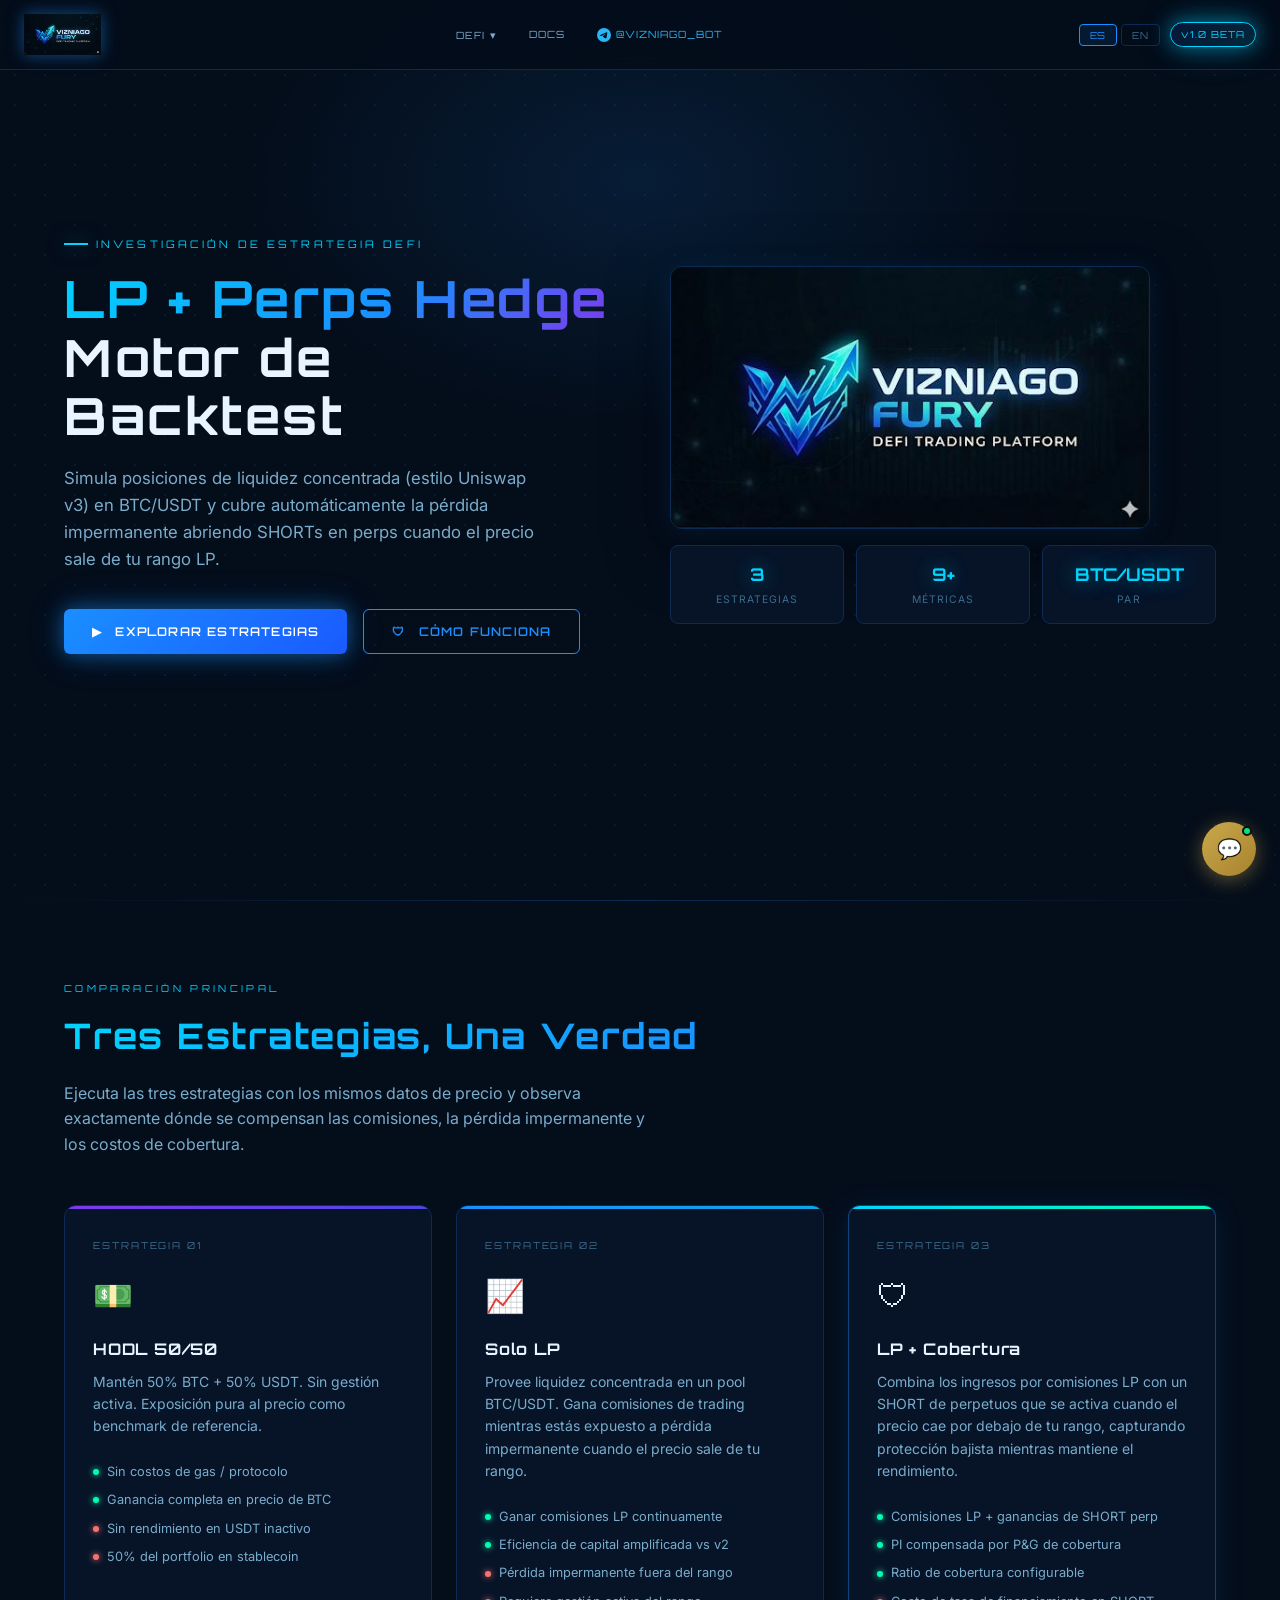
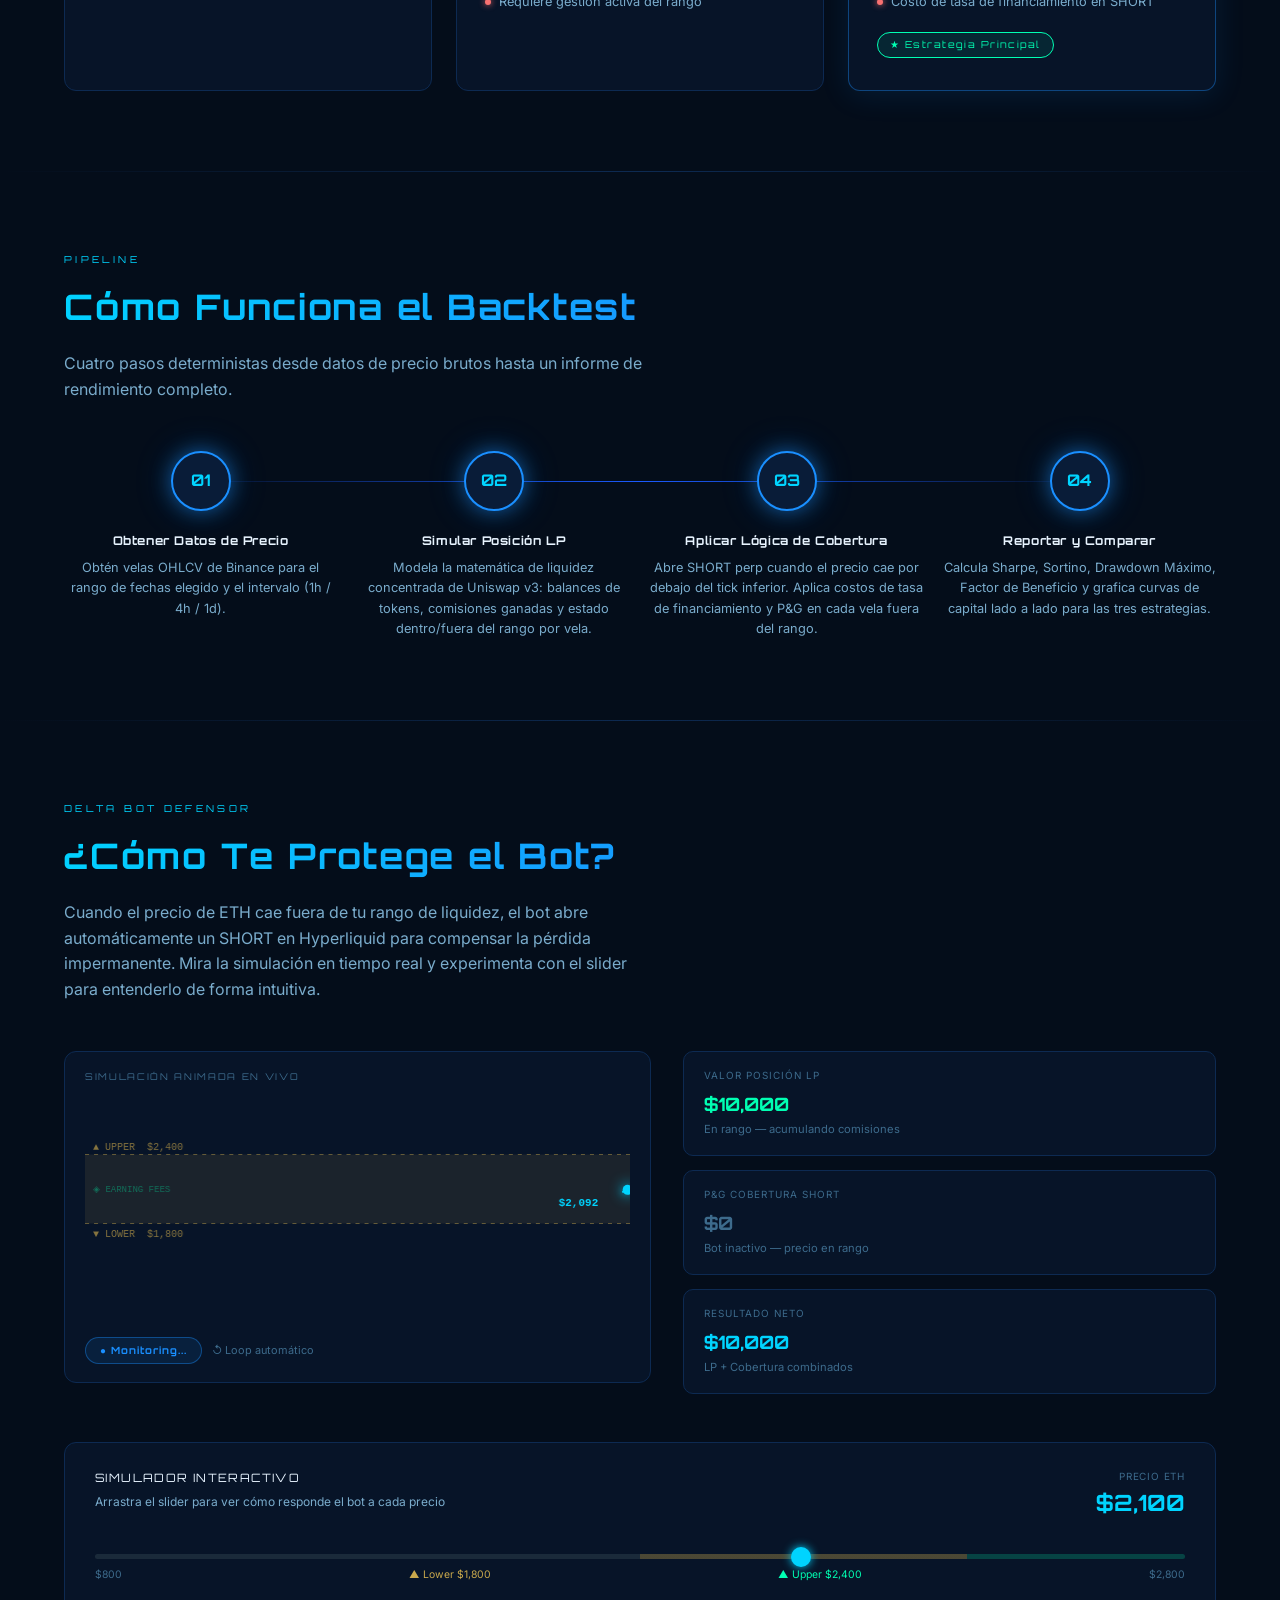
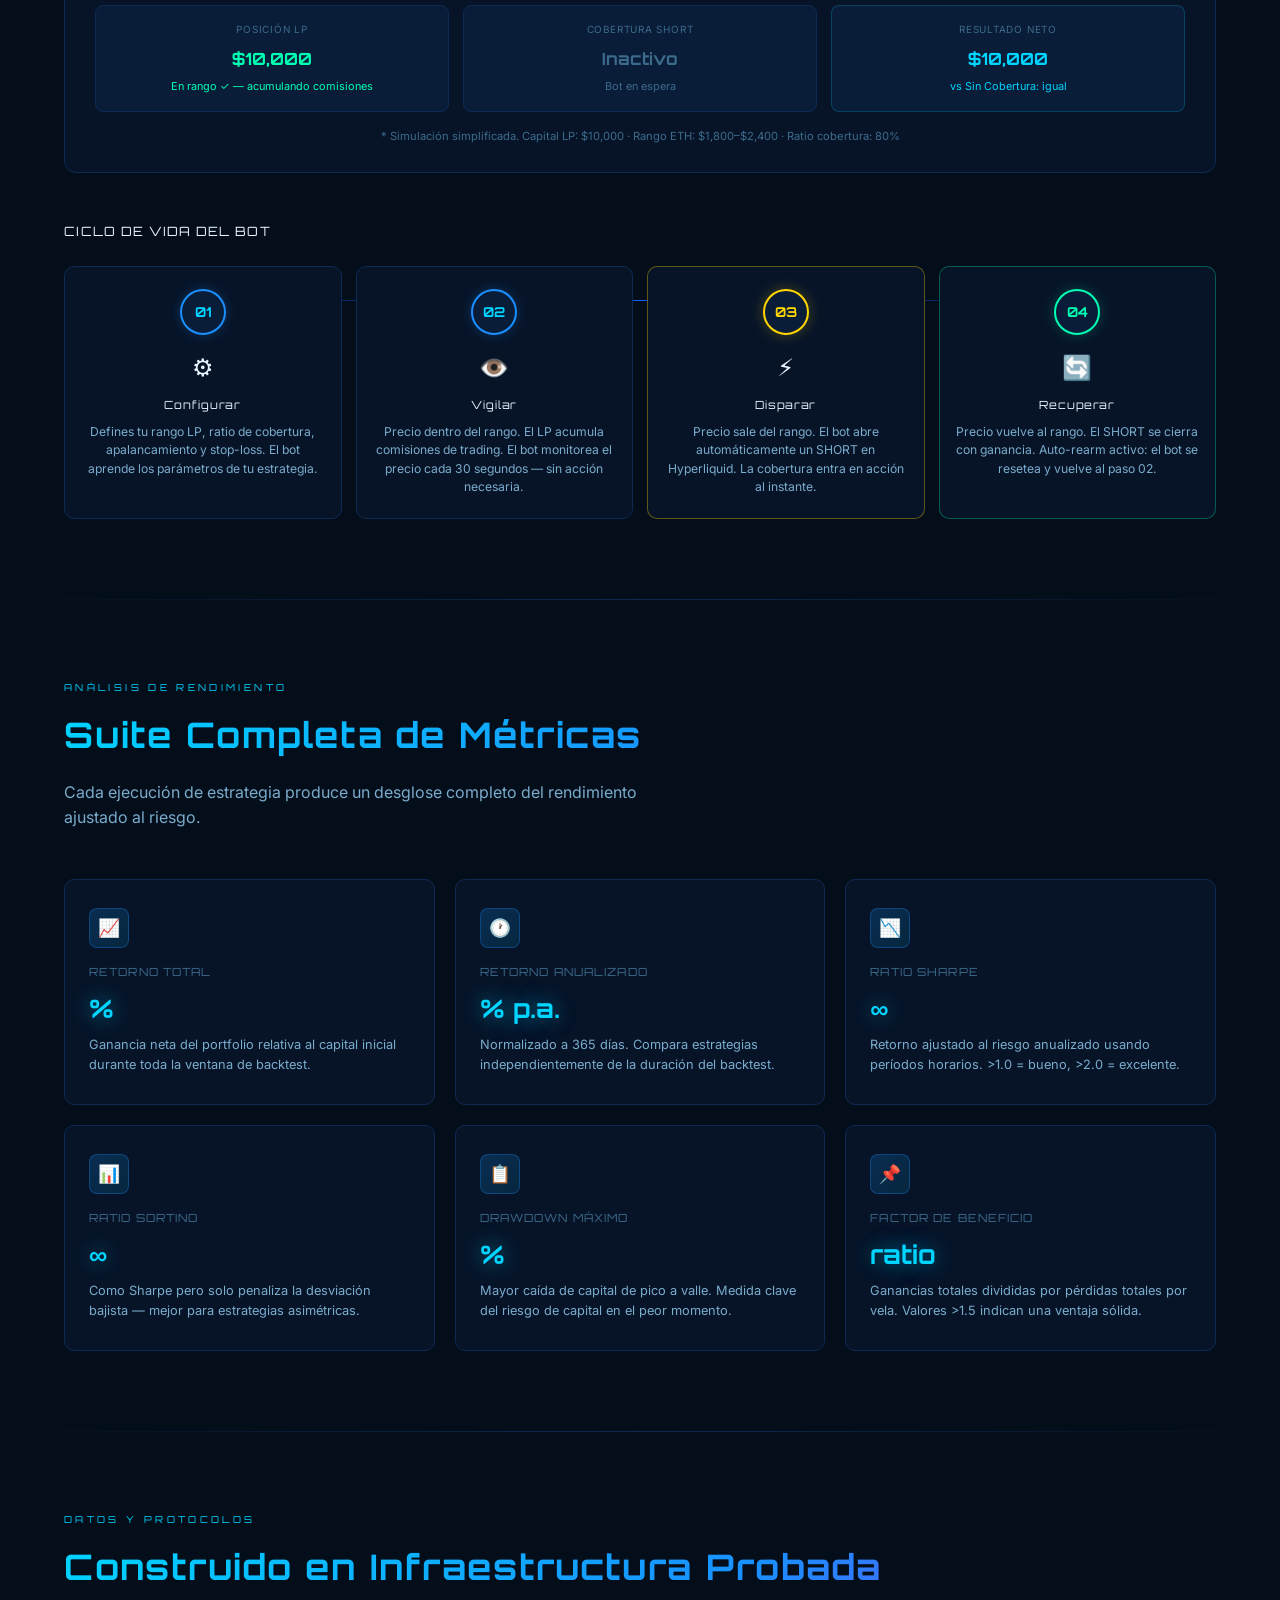
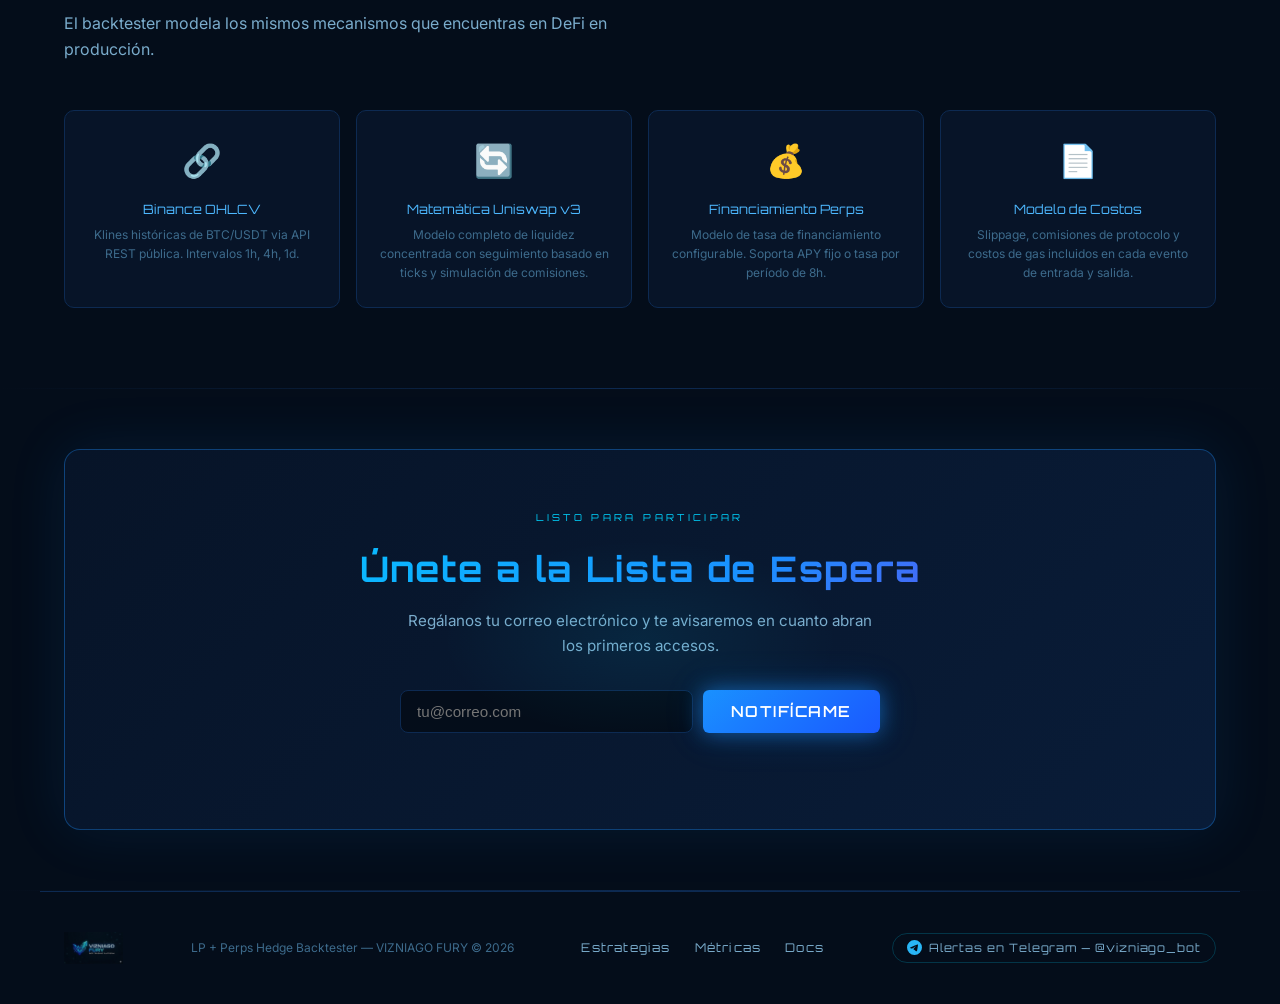
==== lp_hedge_backtest/landing/index.html @ 2d900a4d "Branding: rename Dashboard → LP Defensor across all navbars Updates page title, DeFi dropdown menu, " ====
<!DOCTYPE html>
<html lang="es">
<head>
  <meta charset="UTF-8" />
  <meta name="viewport" content="width=device-width, initial-scale=1.0" />
  <title>VIZNIAGO FURY — LP + Hedge Backtester</title>
  <meta name="description" content="Backtest concentrated liquidity LP positions with perpetuals hedge on BTC/USDT. Compare HODL, LP Only, and LP + Hedge strategies with full performance metrics." />
  <link rel="icon" href="assets/vizniago-logo.jpeg" type="image/jpeg" />
  <link rel="stylesheet" href="global.css" />
</head>
<body>

  <!-- ============================================================
       NAVBAR
  ============================================================ -->
  <nav class="navbar">

    <!-- Brand -->
    <a href="#" class="navbar-brand">
      <img src="assets/vizniago-logo.jpeg" alt="VIZNAGO FURY" class="navbar-logo" />
    </a>

    <!-- Center links -->
    <div class="navbar-links" id="navbar-links">

      <!-- DeFi dropdown -->
      <div class="nav-item nav-dd-wrap">
        <button class="nav-link nav-dd-btn">
          DeFi <span class="nav-caret">▾</span>
        </button>
        <div class="nav-dd-menu">
          <a href="dashboard/index.html" class="nav-dd-item">
            <span class="nav-dd-icon">📊</span>
            <div class="nav-dd-text">
              <span class="nav-dd-label" data-i18n="nav.defi.dashboard">LP Defensor</span>
              <span class="nav-dd-sub" data-i18n="nav.defi.dashboard.sub">Bots LP en vivo</span>
            </div>
          </a>
          <div class="nav-dd-item nav-dd-item--soon">
            <span class="nav-dd-icon">⚡</span>
            <div class="nav-dd-text">
              <span class="nav-dd-label">FURY Perps</span>
              <span class="nav-dd-sub" data-i18n="nav.soon">Próximamente</span>
            </div>
            <span class="nav-soon-tag">Soon</span>
          </div>
          <a href="whale/index.html" class="nav-dd-item">
            <span class="nav-dd-icon">🐋</span>
            <div class="nav-dd-text">
              <span class="nav-dd-label">Whale Tracker</span>
              <span class="nav-dd-sub">Señales en tiempo real</span>
            </div>
          </a>
        </div>
      </div>

      <a href="#bot-explainer" class="nav-link" data-i18n="nav.docs">Docs</a>

      <a href="https://t.me/vizniago_bot" target="_blank" rel="noopener" class="nav-link nav-link--tg">
        <svg class="nav-tg-icon" viewBox="0 0 24 24" fill="currentColor">
          <path d="M11.944 0A12 12 0 0 0 0 12a12 12 0 0 0 12 12 12 12 0 0 0 12-12A12 12 0 0 0 12 0a12 12 0 0 0-.056 0zm4.962 7.224c.1-.002.321.023.465.14a.506.506 0 0 1 .171.325c.016.093.036.306.02.472-.18 1.898-.962 6.502-1.36 8.627-.168.9-.499 1.201-.82 1.23-.696.065-1.225-.46-1.9-.902-1.056-.693-1.653-1.124-2.678-1.8-1.185-.78-.417-1.21.258-1.91.177-.184 3.247-2.977 3.307-3.23.007-.032.014-.15-.056-.212s-.174-.041-.249-.024c-.106.024-1.793 1.14-5.061 3.345-.48.33-.913.49-1.302.48-.428-.008-1.252-.241-1.865-.44-.752-.245-1.349-.374-1.297-.789.027-.216.325-.437.893-.663 3.498-1.524 5.83-2.529 6.998-3.014 3.332-1.386 4.025-1.627 4.476-1.635z"/>
        </svg>
        @vizniago_bot
      </a>

    </div><!-- /navbar-links -->

    <!-- Right: lang + badge + hamburger -->
    <div class="navbar-right">
      <div class="lang-toggle">
        <button class="lang-btn" data-lang-btn="es" onclick="window.setLanguage('es')">ES</button>
        <button class="lang-btn" data-lang-btn="en" onclick="window.setLanguage('en')">EN</button>
      </div>
      <span class="navbar-badge">v1.0 BETA</span>
      <button class="navbar-hamburger" id="navbar-hamburger" aria-label="Menu" onclick="toggleMobileNav()">
        <span></span><span></span><span></span>
      </button>
    </div>

  </nav>


  <!-- ============================================================
       HERO
  ============================================================ -->
  <section class="hero">
    <div class="hero-inner">

      <!-- Left: copy -->
      <div>
        <div class="hero-label" data-i18n="hero.label">Investigación de Estrategia DeFi</div>
        <h1>
          <span class="text-gradient" data-i18n="hero.h1.line1">LP + Perps Hedge</span><br />
          <span data-i18n="hero.h1.line2">Motor de Backtest</span>
        </h1>
        <p class="hero-desc" data-i18n="hero.desc">
          Simula posiciones de liquidez concentrada (estilo Uniswap v3) en BTC/USDT
          y cubre automáticamente la pérdida impermanente abriendo SHORTs en perps cuando el precio
          sale de tu rango LP.
        </p>
        <div class="hero-actions">
          <a href="#strategies" class="btn btn-primary">
            &#9654;&nbsp; <span data-i18n="hero.btn.explore">Explorar Estrategias</span>
          </a>
          <a href="#bot-explainer" class="btn btn-outline">
            &#128737;&nbsp; <span data-i18n="hero.btn.howto">Cómo Funciona</span>
          </a>
        </div>
      </div>

      <!-- Right: visual -->
      <div class="hero-visual">
        <img src="assets/vizniago-logo.jpeg"
             alt="VIZNIAGO FURY Platform"
             class="hero-logo-banner" />

        <div class="hero-stats-row">
          <div class="hero-stat">
            <div class="hero-stat-value">3</div>
            <div class="hero-stat-label" data-i18n="hero.stat.strategies">Estrategias</div>
          </div>
          <div class="hero-stat">
            <div class="hero-stat-value">9+</div>
            <div class="hero-stat-label" data-i18n="hero.stat.metrics">Métricas</div>
          </div>
          <div class="hero-stat">
            <div class="hero-stat-value">BTC/USDT</div>
            <div class="hero-stat-label" data-i18n="hero.stat.pair">Par</div>
          </div>
        </div>
      </div>

    </div>
  </section>

  <hr class="divider" />


  <!-- ============================================================
       STRATEGIES
  ============================================================ -->
  <section id="strategies">
    <div class="container">
      <div class="section-label" data-i18n="strat.label">Comparación Principal</div>
      <h2 class="section-title text-gradient" data-i18n="strat.title">Tres Estrategias, Una Verdad</h2>
      <p class="section-desc text-muted" data-i18n="strat.desc">
        Ejecuta las tres estrategias con los mismos datos de precio y observa exactamente dónde se
        compensan las comisiones, la pérdida impermanente y los costos de cobertura.
      </p>

      <div class="strategy-grid">

        <!-- HODL -->
        <div class="strategy-card strategy-card--hodl">
          <div class="strategy-number" data-i18n="strat.01.num">ESTRATEGIA 01</div>
          <span class="strategy-icon">&#128181;</span>
          <h3 class="strategy-name" data-i18n="strat.01.name">HODL 50/50</h3>
          <p class="strategy-desc" data-i18n="strat.01.desc">
            Mantén 50% BTC + 50% USDT. Sin gestión activa. Exposición pura al precio como benchmark de referencia.
          </p>
          <ul class="strategy-pill-list">
            <li class="strategy-pill pos" data-i18n="strat.01.pro1">Sin costos de gas / protocolo</li>
            <li class="strategy-pill pos" data-i18n="strat.01.pro2">Ganancia completa en precio de BTC</li>
            <li class="strategy-pill neg" data-i18n="strat.01.con1">Sin rendimiento en USDT inactivo</li>
            <li class="strategy-pill neg" data-i18n="strat.01.con2">50% del portfolio en stablecoin</li>
          </ul>
        </div>

        <!-- LP Only -->
        <div class="strategy-card strategy-card--lp">
          <div class="strategy-number" data-i18n="strat.02.num">ESTRATEGIA 02</div>
          <span class="strategy-icon">&#128200;</span>
          <h3 class="strategy-name" data-i18n="strat.02.name">Solo LP</h3>
          <p class="strategy-desc" data-i18n="strat.02.desc">
            Provee liquidez concentrada en un pool BTC/USDT. Gana comisiones de trading mientras
            estás expuesto a pérdida impermanente cuando el precio sale de tu rango.
          </p>
          <ul class="strategy-pill-list">
            <li class="strategy-pill pos" data-i18n="strat.02.pro1">Ganar comisiones LP continuamente</li>
            <li class="strategy-pill pos" data-i18n="strat.02.pro2">Eficiencia de capital amplificada vs v2</li>
            <li class="strategy-pill neg" data-i18n="strat.02.con1">Pérdida impermanente fuera del rango</li>
            <li class="strategy-pill neg" data-i18n="strat.02.con2">Requiere gestión activa del rango</li>
          </ul>
        </div>

        <!-- LP + Hedge -->
        <div class="strategy-card strategy-card--hedge">
          <div class="strategy-number" data-i18n="strat.03.num">ESTRATEGIA 03</div>
          <span class="strategy-icon">&#128737;</span>
          <h3 class="strategy-name" data-i18n="strat.03.name">LP + Cobertura</h3>
          <p class="strategy-desc" data-i18n="strat.03.desc">
            Combina los ingresos por comisiones LP con un SHORT de perpetuos que se activa cuando el
            precio cae por debajo de tu rango, capturando protección bajista mientras mantiene el rendimiento.
          </p>
          <ul class="strategy-pill-list">
            <li class="strategy-pill pos" data-i18n="strat.03.pro1">Comisiones LP + ganancias de SHORT perp</li>
            <li class="strategy-pill pos" data-i18n="strat.03.pro2">PI compensada por P&amp;G de cobertura</li>
            <li class="strategy-pill pos" data-i18n="strat.03.pro3">Ratio de cobertura configurable</li>
            <li class="strategy-pill neg" data-i18n="strat.03.con1">Costo de tasa de financiamiento en SHORT</li>
          </ul>
          <span class="strategy-tag strategy-tag--best" data-i18n="strat.03.tag">&#9733; Estrategia Principal</span>
        </div>

      </div>
    </div>
  </section>

  <hr class="divider" />


  <!-- ============================================================
       HOW IT WORKS
  ============================================================ -->
  <section id="how-it-works">
    <div class="container">
      <div class="section-label" data-i18n="how.label">Pipeline</div>
      <h2 class="section-title text-gradient" data-i18n="how.title">Cómo Funciona el Backtest</h2>
      <p class="section-desc text-muted" data-i18n="how.desc">
        Cuatro pasos deterministas desde datos de precio brutos hasta un informe de rendimiento completo.
      </p>

      <div class="steps-grid">
        <div class="step">
          <div class="step-num">01</div>
          <h4 class="step-title" data-i18n="how.01.title">Obtener Datos de Precio</h4>
          <p class="step-desc" data-i18n="how.01.desc">Obtén velas OHLCV de Binance para el rango de fechas elegido y el intervalo (1h / 4h / 1d).</p>
        </div>
        <div class="step">
          <div class="step-num">02</div>
          <h4 class="step-title" data-i18n="how.02.title">Simular Posición LP</h4>
          <p class="step-desc" data-i18n="how.02.desc">Modela la matemática de liquidez concentrada de Uniswap v3: balances de tokens, comisiones ganadas y estado dentro/fuera del rango por vela.</p>
        </div>
        <div class="step">
          <div class="step-num">03</div>
          <h4 class="step-title" data-i18n="how.03.title">Aplicar Lógica de Cobertura</h4>
          <p class="step-desc" data-i18n="how.03.desc">Abre SHORT perp cuando el precio cae por debajo del tick inferior. Aplica costos de tasa de financiamiento y P&amp;G en cada vela fuera del rango.</p>
        </div>
        <div class="step">
          <div class="step-num">04</div>
          <h4 class="step-title" data-i18n="how.04.title">Reportar y Comparar</h4>
          <p class="step-desc" data-i18n="how.04.desc">Calcula Sharpe, Sortino, Drawdown Máximo, Factor de Beneficio y grafica curvas de capital lado a lado para las tres estrategias.</p>
        </div>
      </div>
    </div>
  </section>

  <hr class="divider" />


  <!-- ============================================================
       DELTA BOT DEFENSOR — INTERACTIVE EXPLAINER
  ============================================================ -->
  <section id="bot-explainer">
    <div class="container">

      <div class="section-label" data-i18n="bot.label">Delta Bot Defensor</div>
      <h2 class="section-title text-gradient" data-i18n="bot.title">¿Cómo Te Protege el Bot?</h2>
      <p class="section-desc text-muted" data-i18n="bot.desc">
        Cuando el precio de ETH cae fuera de tu rango de liquidez, el bot abre automáticamente un SHORT en
        Hyperliquid para compensar la pérdida impermanente. Mira la simulación en tiempo real y experimenta
        con el slider para entenderlo de forma intuitiva.
      </p>

      <!-- ── Part 1: Animated chart + live stats ── -->
      <div class="explainer-split">

        <!-- Canvas chart -->
        <div class="chart-wrap">
          <div style="font-family:'Orbitron',sans-serif;font-size:0.58rem;letter-spacing:0.18em;color:var(--color-text-muted);text-transform:uppercase;margin-bottom:12px;" data-i18n="bot.chart.title">Simulación Animada en Vivo</div>
          <canvas id="bot-chart"></canvas>
          <div class="bot-status-row">
            <span id="bot-status-pill" class="bot-status-pill bot-status-pill--idle">● Monitoring...</span>
            <span style="font-size:0.68rem;color:var(--color-text-muted);" data-i18n="bot.chart.loop">↺ Loop automático</span>
          </div>
        </div>

        <!-- Live stat cards -->
        <div class="explainer-stats">
          <div class="explainer-stat-card" id="ecard-lp">
            <div class="explainer-stat-label" data-i18n="bot.stat.lp">Valor Posición LP</div>
            <div class="explainer-stat-value" id="estat-lp" style="color:var(--color-neon-green);">$10,000</div>
            <div class="explainer-stat-note" id="estat-lp-note" data-i18n="bot.stat.lp.note">En rango — acumulando comisiones</div>
          </div>
          <div class="explainer-stat-card" id="ecard-hedge">
            <div class="explainer-stat-label" data-i18n="bot.stat.hedge">P&amp;G Cobertura SHORT</div>
            <div class="explainer-stat-value" id="estat-hedge" style="color:var(--color-text-muted);">$0</div>
            <div class="explainer-stat-note" id="estat-hedge-note" data-i18n="bot.stat.hedge.note">Bot inactivo — precio en rango</div>
          </div>
          <div class="explainer-stat-card">
            <div class="explainer-stat-label" data-i18n="bot.stat.net">Resultado Neto</div>
            <div class="explainer-stat-value" id="estat-net" style="color:var(--color-neon-cyan);">$10,000</div>
            <div class="explainer-stat-note" data-i18n="bot.stat.net.note">LP + Cobertura combinados</div>
          </div>
        </div>

      </div><!-- /explainer-split -->

      <!-- ── Part 2: Interactive simulator ── -->
      <div class="sim-panel">
        <div class="sim-header">
          <div>
            <div class="sim-title" data-i18n="bot.sim.title">SIMULADOR INTERACTIVO</div>
            <div class="sim-subtitle" data-i18n="bot.sim.sub">Arrastra el slider para ver cómo responde el bot a cada precio</div>
          </div>
          <div class="sim-price-badge">
            <div class="sim-price-label" data-i18n="bot.sim.eth">Precio ETH</div>
            <div class="sim-price-display" id="sim-price-display">$2,100</div>
          </div>
        </div>

        <div class="sim-slider-wrap">
          <input type="range" class="sim-slider" id="sim-slider"
                 min="800" max="2800" value="2100" step="10"
                 oninput="updateSim(+this.value)" />
        </div>
        <div class="sim-range-labels">
          <span>$800</span>
          <span class="lbl-lower">▲ Lower $1,800</span>
          <span class="lbl-upper">▲ Upper $2,400</span>
          <span>$2,800</span>
        </div>

        <div class="sim-meters">
          <div class="sim-meter" id="sim-lp-meter">
            <div class="sim-meter-label" data-i18n="bot.sim.lp">Posición LP</div>
            <div class="sim-meter-value" id="sim-lp-val" style="color:var(--color-neon-green);">$10,000</div>
            <div class="sim-meter-delta" id="sim-lp-delta" style="color:var(--color-neon-green);">En rango ✓</div>
          </div>
          <div class="sim-meter" id="sim-hedge-meter">
            <div class="sim-meter-label" data-i18n="bot.sim.hedge">Cobertura SHORT</div>
            <div class="sim-meter-value" id="sim-hedge-val" style="color:var(--color-text-muted);">Inactivo</div>
            <div class="sim-meter-delta" id="sim-hedge-delta" style="color:var(--color-text-muted);">Bot en espera</div>
          </div>
          <div class="sim-meter" id="sim-net-meter">
            <div class="sim-meter-label" data-i18n="bot.sim.net">Resultado Neto</div>
            <div class="sim-meter-value" id="sim-net-val" style="color:var(--color-neon-cyan);">$10,000</div>
            <div class="sim-meter-delta" id="sim-net-delta" style="color:var(--color-neon-green);">vs Sin Cobertura: igual</div>
          </div>
        </div>
        <div class="sim-footnote" data-i18n="bot.sim.note">
          * Simulación simplificada. Capital LP: $10,000 · Rango ETH: $1,800–$2,400 · Ratio cobertura: 80%
        </div>
      </div><!-- /sim-panel -->

      <!-- ── Part 3: Bot lifecycle ── -->
      <div class="lifecycle-title-row">
        <div class="lifecycle-section-title" data-i18n="bot.lifecycle.title">CICLO DE VIDA DEL BOT</div>
      </div>
      <div class="lifecycle-grid">

        <div class="lifecycle-card">
          <div class="lifecycle-num">01</div>
          <div class="lifecycle-icon">⚙️</div>
          <div class="lifecycle-card-title" data-i18n="bot.lc.01.title">Configurar</div>
          <div class="lifecycle-card-desc" data-i18n="bot.lc.01.desc">Defines tu rango LP, ratio de cobertura, apalancamiento y stop-loss. El bot aprende los parámetros de tu estrategia.</div>
        </div>

        <div class="lifecycle-card">
          <div class="lifecycle-num">02</div>
          <div class="lifecycle-icon">👁️</div>
          <div class="lifecycle-card-title" data-i18n="bot.lc.02.title">Vigilar</div>
          <div class="lifecycle-card-desc" data-i18n="bot.lc.02.desc">Precio dentro del rango. El LP acumula comisiones de trading. El bot monitorea el precio cada 30 segundos — sin acción necesaria.</div>
        </div>

        <div class="lifecycle-card lifecycle-card--trigger">
          <div class="lifecycle-num lifecycle-num--trigger">03</div>
          <div class="lifecycle-icon">⚡</div>
          <div class="lifecycle-card-title" data-i18n="bot.lc.03.title">Disparar</div>
          <div class="lifecycle-card-desc" data-i18n="bot.lc.03.desc">Precio sale del rango. El bot abre automáticamente un SHORT en Hyperliquid. La cobertura entra en acción al instante.</div>
        </div>

        <div class="lifecycle-card lifecycle-card--recover">
          <div class="lifecycle-num lifecycle-num--recover">04</div>
          <div class="lifecycle-icon">🔄</div>
          <div class="lifecycle-card-title" data-i18n="bot.lc.04.title">Recuperar</div>
          <div class="lifecycle-card-desc" data-i18n="bot.lc.04.desc">Precio vuelve al rango. El SHORT se cierra con ganancia. Auto-rearm activo: el bot se resetea y vuelve al paso 02.</div>
        </div>

      </div><!-- /lifecycle-grid -->

    </div><!-- /container -->
  </section>

  <hr class="divider" />


  <!-- ============================================================
       METRICS
  ============================================================ -->
  <section id="metrics">
    <div class="container">
      <div class="section-label" data-i18n="metrics.label">Análisis de Rendimiento</div>
      <h2 class="section-title text-gradient" data-i18n="metrics.title">Suite Completa de Métricas</h2>
      <p class="section-desc text-muted" data-i18n="metrics.desc">
        Cada ejecución de estrategia produce un desglose completo del rendimiento ajustado al riesgo.
      </p>

      <div class="metrics-grid">

        <div class="metric-card">
          <div class="metric-icon">&#128200;</div>
          <div class="metric-name" data-i18n="metrics.01.name">Retorno Total</div>
          <div class="metric-value text-neon">%</div>
          <div class="metric-desc" data-i18n="metrics.01.desc">Ganancia neta del portfolio relativa al capital inicial durante toda la ventana de backtest.</div>
        </div>

        <div class="metric-card">
          <div class="metric-icon">&#128336;</div>
          <div class="metric-name" data-i18n="metrics.02.name">Retorno Anualizado</div>
          <div class="metric-value text-neon">% p.a.</div>
          <div class="metric-desc" data-i18n="metrics.02.desc">Normalizado a 365 días. Compara estrategias independientemente de la duración del backtest.</div>
        </div>

        <div class="metric-card">
          <div class="metric-icon">&#128201;</div>
          <div class="metric-name" data-i18n="metrics.03.name">Ratio Sharpe</div>
          <div class="metric-value text-neon">&#x221E;</div>
          <div class="metric-desc" data-i18n="metrics.03.desc">Retorno ajustado al riesgo anualizado usando períodos horarios. &gt;1.0 = bueno, &gt;2.0 = excelente.</div>
        </div>

        <div class="metric-card">
          <div class="metric-icon">&#128202;</div>
          <div class="metric-name" data-i18n="metrics.04.name">Ratio Sortino</div>
          <div class="metric-value text-neon">&#x221E;</div>
          <div class="metric-desc" data-i18n="metrics.04.desc">Como Sharpe pero solo penaliza la desviación bajista — mejor para estrategias asimétricas.</div>
        </div>

        <div class="metric-card">
          <div class="metric-icon">&#128203;</div>
          <div class="metric-name" data-i18n="metrics.05.name">Drawdown Máximo</div>
          <div class="metric-value text-neon">%</div>
          <div class="metric-desc" data-i18n="metrics.05.desc">Mayor caída de capital de pico a valle. Medida clave del riesgo de capital en el peor momento.</div>
        </div>

        <div class="metric-card">
          <div class="metric-icon">&#128204;</div>
          <div class="metric-name" data-i18n="metrics.06.name">Factor de Beneficio</div>
          <div class="metric-value text-neon">ratio</div>
          <div class="metric-desc" data-i18n="metrics.06.desc">Ganancias totales divididas por pérdidas totales por vela. Valores &gt;1.5 indican una ventaja sólida.</div>
        </div>

      </div>
    </div>
  </section>

  <hr class="divider" />


  <!-- ============================================================
       DATA SOURCES & INTEGRATIONS
  ============================================================ -->
  <section id="integrations">
    <div class="container">
      <div class="section-label" data-i18n="int.label">Datos y Protocolos</div>
      <h2 class="section-title text-gradient" data-i18n="int.title">Construido en Infraestructura Probada</h2>
      <p class="section-desc text-muted" data-i18n="int.desc">
        El backtester modela los mismos mecanismos que encuentras en DeFi en producción.
      </p>

      <div class="source-grid">

        <div class="source-card">
          <div class="source-icon">&#128279;</div>
          <div class="source-name" data-i18n="int.01.name">Binance OHLCV</div>
          <div class="source-desc" data-i18n="int.01.desc">Klines históricas de BTC/USDT via API REST pública. Intervalos 1h, 4h, 1d.</div>
        </div>

        <div class="source-card">
          <div class="source-icon">&#128260;</div>
          <div class="source-name" data-i18n="int.02.name">Matemática Uniswap v3</div>
          <div class="source-desc" data-i18n="int.02.desc">Modelo completo de liquidez concentrada con seguimiento basado en ticks y simulación de comisiones.</div>
        </div>

        <div class="source-card">
          <div class="source-icon">&#128176;</div>
          <div class="source-name" data-i18n="int.03.name">Financiamiento Perps</div>
          <div class="source-desc" data-i18n="int.03.desc">Modelo de tasa de financiamiento configurable. Soporta APY fijo o tasa por período de 8h.</div>
        </div>

        <div class="source-card">
          <div class="source-icon">&#128196;</div>
          <div class="source-name" data-i18n="int.04.name">Modelo de Costos</div>
          <div class="source-desc" data-i18n="int.04.desc">Slippage, comisiones de protocolo y costos de gas incluidos en cada evento de entrada y salida.</div>
        </div>

      </div>
    </div>
  </section>

  <hr class="divider" />


  <!-- ============================================================
       CTA BANNER
  ============================================================ -->
  <section style="padding: 60px 0;">
    <div class="container" style="text-align: center;">
      <div style="
        background: linear-gradient(135deg, #071428 0%, #091c38 100%);
        border: 1px solid rgba(26, 143, 255, 0.35);
        border-radius: 16px;
        padding: 60px 40px;
        position: relative;
        overflow: hidden;
        box-shadow: 0 0 60px rgba(26, 143, 255, 0.1);
      ">
        <!-- glow blob -->
        <div style="
          position: absolute;
          top: 50%; left: 50%;
          transform: translate(-50%, -50%);
          width: 400px; height: 200px;
          background: radial-gradient(ellipse, rgba(0,212,255,0.08) 0%, transparent 70%);
          pointer-events: none;
        "></div>

        <div class="section-label" style="justify-content: center; margin-bottom: 16px;" data-i18n="cta.label">Listo para Participar</div>
        <h2 class="section-title text-gradient" style="margin-bottom: 12px;" data-i18n="cta.title">Únete a la Lista de Espera</h2>
        <p style="color: var(--color-text-secondary); max-width: 480px; margin: 0 auto 32px; font-size: 0.95rem;" data-i18n="cta.desc">
          Regálanos tu correo electrónico y te avisaremos en cuanto abran los primeros accesos.
        </p>

        <form id="waitlist-form" style="display: flex; gap: 10px; justify-content: center; flex-wrap: wrap; max-width: 480px; margin: 0 auto;" onsubmit="submitWaitlist(event)">
          <input
            id="waitlist-email"
            type="email"
            required
            placeholder="tu@correo.com"
            data-i18n-placeholder="cta.email.placeholder"
            style="
              flex: 1 1 260px;
              background: #040d1a;
              border: 1px solid var(--color-border);
              border-radius: 8px;
              padding: 12px 16px;
              color: var(--color-text-primary);
              font-size: 0.95rem;
              outline: none;
              transition: border-color 0.2s;
            "
            onfocus="this.style.borderColor='var(--color-neon-cyan)'"
            onblur="this.style.borderColor='var(--color-border)'"
          />
          <button type="submit" class="btn btn-primary" style="flex: 0 0 auto; padding: 12px 28px; font-size: 0.95rem;" data-i18n="cta.btn">
            Notifícame
          </button>
        </form>
        <p id="waitlist-msg" style="margin-top: 16px; font-size: 0.85rem; min-height: 20px;"></p>
      </div>
    </div>
  </section>


  <!-- ============================================================
       FOOTER
  ============================================================ -->
  <hr class="divider" />
  <footer>
    <div class="footer">
      <img src="assets/vizniago-logo.jpeg"
           alt="VIZNIAGO FURY"
           class="footer-logo" />
      <span class="footer-text" data-i18n="footer.text">LP + Perps Hedge Backtester — VIZNIAGO FURY © 2026</span>
      <div class="footer-links">
        <a href="#strategies" class="footer-link" data-i18n="footer.strategies">Estrategias</a>
        <a href="#metrics"    class="footer-link" data-i18n="footer.metrics">Métricas</a>
        <a href="#bot-explainer" class="footer-link" data-i18n="footer.docs">Docs</a>
      </div>
      <a href="https://t.me/vizniago_bot" target="_blank" rel="noopener" class="footer-tg-cta">
        <svg class="footer-tg-icon" viewBox="0 0 24 24" fill="currentColor">
          <path d="M11.944 0A12 12 0 0 0 0 12a12 12 0 0 0 12 12 12 12 0 0 0 12-12A12 12 0 0 0 12 0a12 12 0 0 0-.056 0zm4.962 7.224c.1-.002.321.023.465.14a.506.506 0 0 1 .171.325c.016.093.036.306.02.472-.18 1.898-.962 6.502-1.36 8.627-.168.9-.499 1.201-.82 1.23-.696.065-1.225-.46-1.9-.902-1.056-.693-1.653-1.124-2.678-1.8-1.185-.78-.417-1.21.258-1.91.177-.184 3.247-2.977 3.307-3.23.007-.032.014-.15-.056-.212s-.174-.041-.249-.024c-.106.024-1.793 1.14-5.061 3.345-.48.33-.913.49-1.302.48-.428-.008-1.252-.241-1.865-.44-.752-.245-1.349-.374-1.297-.789.027-.216.325-.437.893-.663 3.498-1.524 5.83-2.529 6.998-3.014 3.332-1.386 4.025-1.627 4.476-1.635z"/>
        </svg>
        <span data-i18n="footer.telegram">Alertas en Telegram — @vizniago_bot</span>
      </a>
    </div>
  </footer>

  <script src="i18n.js"></script>
  <script>
  function toggleMobileNav() {
    const links = document.getElementById('navbar-links');
    const btn   = document.getElementById('navbar-hamburger');
    links.classList.toggle('open');
    btn.classList.toggle('open');
  }
  // Close mobile nav when a link is clicked
  document.addEventListener('click', function (e) {
    const links = document.getElementById('navbar-links');
    const btn   = document.getElementById('navbar-hamburger');
    const nav   = document.querySelector('.navbar');
    if (!nav.contains(e.target)) {
      links.classList.remove('open');
      btn.classList.remove('open');
    }
  });
  </script>

  <!-- ── Delta Bot Defensor: animated chart + sim ──────────────────── -->
  <script>
  /* ────────────────────────────────────────────────────────────────────
     ANIMATED CHART
     Phases: idle (in-range) → trigger (drops) → active (below) → close
  ──────────────────────────────────────────────────────────────────── */
  (function () {
    const canvas = document.getElementById('bot-chart');
    if (!canvas) return;
    const ctx = canvas.getContext('2d');

    const P_LOWER   = 1800, P_UPPER = 2400;
    const P_MIN     = 900,  P_MAX   = 2900;
    const CAPITAL   = 10000;
    const HEDGE_R   = 0.8;
    const HIST_MAX  = 130;

    // Each phase: duration (ms), target price, status class, label
    const PHASES = [
      { ms: 3200, price: 2100, cls: 'idle',    lbl: '● Monitoring...' },
      { ms: 1400, price: 1550, cls: 'trigger', lbl: '⚡ Hedge Triggered' },
      { ms: 3800, price: 1280, cls: 'active',  lbl: '🛡 Hedge Active' },
      { ms: 2200, price: 2060, cls: 'close',   lbl: '✓ Short Closed' },
    ];

    let phaseIdx       = 0;
    let phaseStart     = 0;
    let phaseStartP    = PHASES[0].price;
    let firstFrame     = true;
    let priceHistory   = [];
    let W = 0, H = 0;

    function ease(t) { return t < 0.5 ? 2*t*t : -1+(4-2*t)*t; }

    function getPrice(now) {
      if (firstFrame) { phaseStart = now; firstFrame = false; }
      let elapsed = now - phaseStart;
      if (elapsed >= PHASES[phaseIdx].ms) {
        phaseStartP = PHASES[phaseIdx].price;
        phaseIdx    = (phaseIdx + 1) % PHASES.length;
        phaseStart  = now;
        elapsed     = 0;
      }
      const t    = elapsed / PHASES[phaseIdx].ms;
      const base = phaseStartP + (PHASES[phaseIdx].price - phaseStartP) * ease(Math.min(t, 1));
      // Add subtle oscillation in idle / active phases
      const osc = (phaseIdx === 0 ? 35 : phaseIdx === 2 ? 18 : 0);
      return base + osc * Math.sin(now * 0.0018);
    }

    function toY(p) { return H - ((p - P_MIN) / (P_MAX - P_MIN)) * H; }

    function resize() {
      const dpr  = window.devicePixelRatio || 1;
      const rect = canvas.getBoundingClientRect();
      W = rect.width; H = rect.height;
      canvas.width  = W * dpr;
      canvas.height = H * dpr;
      ctx.setTransform(dpr, 0, 0, dpr, 0, 0);
      priceHistory = [];
    }

    function draw(now) {
      ctx.clearRect(0, 0, W, H);

      // background
      ctx.fillStyle = '#071428';
      ctx.fillRect(0, 0, W, H);

      const yU = toY(P_UPPER), yL = toY(P_LOWER);

      // LP range band
      ctx.fillStyle = 'rgba(201,168,76,0.1)';
      ctx.fillRect(0, yU, W, yL - yU);

      // Range boundary lines
      ctx.setLineDash([4, 5]);
      ctx.strokeStyle = 'rgba(201,168,76,0.45)';
      ctx.lineWidth = 1;
      ctx.beginPath(); ctx.moveTo(0, yU); ctx.lineTo(W, yU); ctx.stroke();
      ctx.beginPath(); ctx.moveTo(0, yL); ctx.lineTo(W, yL); ctx.stroke();
      ctx.setLineDash([]);

      // Range labels
      ctx.font = '10px monospace';
      ctx.fillStyle = 'rgba(201,168,76,0.65)';
      ctx.fillText('▲ UPPER  $2,400', 8, yU - 5);
      ctx.fillText('▼ LOWER  $1,800', 8, yL + 13);

      // "Earning Fees" label inside range
      ctx.font = '9px monospace';
      ctx.fillStyle = 'rgba(0,255,179,0.35)';
      ctx.fillText('◈ EARNING FEES', 8, (yU + yL) / 2 + 3);

      // Current price + history
      const price = getPrice(now);
      priceHistory.push(price);
      if (priceHistory.length > HIST_MAX) priceHistory.shift();

      const below = price < P_LOWER;
      const lineColor = below ? '#ffd600' : '#00d4ff';

      if (priceHistory.length > 1) {
        const step   = W / (HIST_MAX - 1);
        const startX = W - (priceHistory.length - 1) * step;

        ctx.shadowColor = lineColor;
        ctx.shadowBlur  = 6;
        ctx.strokeStyle = lineColor;
        ctx.lineWidth   = 2;
        ctx.beginPath();
        priceHistory.forEach((p, i) => {
          const x = startX + i * step;
          i === 0 ? ctx.moveTo(x, toY(p)) : ctx.lineTo(x, toY(p));
        });
        ctx.stroke();
        ctx.shadowBlur = 0;

        // Price dot
        const dotY = toY(price);
        ctx.beginPath();
        ctx.arc(W - 3, dotY, 5, 0, Math.PI * 2);
        ctx.fillStyle   = lineColor;
        ctx.shadowColor = lineColor;
        ctx.shadowBlur  = 14;
        ctx.fill();
        ctx.shadowBlur = 0;

        // Price label
        const labelY = dotY + (below ? -10 : 16);
        ctx.font      = 'bold 11px monospace';
        ctx.fillStyle = lineColor;
        ctx.fillText('$' + Math.round(price).toLocaleString(), W - 72, labelY);

        // Below-range: hedge activation label
        if (below) {
          ctx.font      = '9px monospace';
          ctx.fillStyle = 'rgba(255,214,0,0.55)';
          ctx.fillText('⚡ SHORT ACTIVE', 8, yL + 30);
        }
      }

      // Update status pill
      const phase = PHASES[phaseIdx];
      const pill  = document.getElementById('bot-status-pill');
      if (pill && pill.textContent !== phase.lbl) {
        pill.textContent = phase.lbl;
        pill.className   = 'bot-status-pill bot-status-pill--' + phase.cls;
      }

      // Update live stat cards
      const lpVal   = price >= P_LOWER ? CAPITAL : CAPITAL * (price / P_LOWER);
      const lpLoss  = CAPITAL - lpVal;
      const hedgeOn = price < P_LOWER;
      const hedgeG  = hedgeOn ? lpLoss * HEDGE_R : 0;
      const netVal  = lpVal + hedgeG;
      const fmt     = v => '$' + Math.round(v).toLocaleString();

      const el = id => document.getElementById(id);
      if (el('estat-lp')) {
        el('estat-lp').textContent      = fmt(lpVal);
        el('estat-lp').style.color      = hedgeOn ? '#ffd600' : 'var(--color-neon-green)';
        el('estat-lp-note').textContent = hedgeOn
          ? `Fuera de rango — pérdida: -$${Math.round(lpLoss).toLocaleString()}`
          : 'En rango — acumulando comisiones';
      }
      if (el('estat-hedge')) {
        el('estat-hedge').textContent      = hedgeOn ? '+' + fmt(hedgeG) : '$0';
        el('estat-hedge').style.color      = hedgeOn ? 'var(--color-neon-green)' : 'var(--color-text-muted)';
        el('estat-hedge-note').textContent = hedgeOn ? 'SHORT activo — compensando pérdida' : 'Bot inactivo — precio en rango';
      }
      if (el('estat-net')) {
        el('estat-net').textContent = fmt(netVal);
        el('estat-net').style.color = netVal >= CAPITAL * 0.96 ? 'var(--color-neon-cyan)' : 'var(--color-neon-green)';
      }

      requestAnimationFrame(draw);
    }

    resize();
    window.addEventListener('resize', resize);
    requestAnimationFrame(draw);
  })();

  /* ────────────────────────────────────────────────────────────────────
     INTERACTIVE SIMULATOR
  ──────────────────────────────────────────────────────────────────── */
  function updateSim(price) {
    const P_LOWER = 1800, P_UPPER = 2400;
    const MIN = 800, MAX = 2800;
    const CAPITAL = 10000, HEDGE_R = 0.8;
    const el  = id => document.getElementById(id);
    const fmt = v  => '$' + Math.round(v).toLocaleString();
    const pct = v  => (v >= 0 ? '+' : '') + v.toFixed(1) + '%';

    // Update price display
    const below  = price < P_LOWER;
    const above  = price > P_UPPER;
    const inRng  = !below && !above;
    const priceEl = el('sim-price-display');
    if (priceEl) {
      priceEl.textContent = fmt(price);
      priceEl.style.color = below ? '#ffd600' : above ? 'var(--color-neon-green)' : 'var(--color-neon-cyan)';
    }

    // Slider track: dark | gold range band | green above
    const slider  = el('sim-slider');
    const valPct  = ((price - MIN) / (MAX - MIN)) * 100;
    const loPct   = ((P_LOWER - MIN) / (MAX - MIN)) * 100;   // 50%
    const hiPct   = ((P_UPPER - MIN) / (MAX - MIN)) * 100;   // 80%
    const thumbC  = below ? '#ffd600' : above ? '#00ffb3' : '#00d4ff';
    if (slider) {
      slider.style.background =
        `linear-gradient(to right,` +
        `#1a2a3a 0%, #1a2a3a ${loPct}%,` +
        `rgba(201,168,76,0.35) ${loPct}%, rgba(201,168,76,0.35) ${hiPct}%,` +
        `rgba(0,255,179,0.2) ${hiPct}%, rgba(0,255,179,0.2) 100%)`;
      // Also update thumb glow via CSS variable trick (re-apply inline style on pseudo won't work,
      // but the color change on the display above is sufficient visual feedback)
    }

    // LP value calculation (Uniswap v3 simplified)
    let lpVal, lpNote, lpColor;
    if (inRng) {
      lpVal   = CAPITAL;
      lpNote  = 'En rango ✓ — acumulando comisiones';
      lpColor = 'var(--color-neon-green)';
    } else if (below) {
      // Below range: all in ETH, value tracks price proportionally
      lpVal   = CAPITAL * (price / P_LOWER);
      lpNote  = `Pérdida Impermanente: ${pct(((lpVal / CAPITAL) - 1) * 100)}`;
      lpColor = '#ffd600';
    } else {
      // Above range: all in USDC, capped upside
      lpVal   = CAPITAL * (P_UPPER / price);
      lpNote  = `Sobre rango — todo en USDC`;
      lpColor = 'var(--color-neon-green)';
    }

    // Hedge (only active below range)
    let hedgeVal, hedgeNote, hedgeColor;
    if (below) {
      const lpLoss = CAPITAL - lpVal;
      hedgeVal  = lpLoss * HEDGE_R;
      hedgeNote = `Compensando ${(HEDGE_R * 100).toFixed(0)}% de la pérdida`;
      hedgeColor = 'var(--color-neon-green)';
    } else {
      hedgeVal  = 0;
      hedgeNote = above ? 'Bot inactivo — sobre rango' : 'Bot en espera';
      hedgeColor = 'var(--color-text-muted)';
    }

    const netVal  = lpVal + hedgeVal;
    const saving  = hedgeVal;
    let netNote, netColor;
    if (below) {
      const savPct = ((saving / CAPITAL) * 100).toFixed(1);
      netNote  = `vs Sin Cobertura: protegido +$${Math.round(saving).toLocaleString()}`;
      netColor = netVal >= CAPITAL * 0.92 ? 'var(--color-neon-cyan)' : 'var(--color-neon-green)';
    } else {
      netNote  = 'vs Sin Cobertura: igual';
      netColor = 'var(--color-neon-cyan)';
    }

    // Render meters
    if (el('sim-lp-val')) {
      el('sim-lp-val').textContent   = fmt(lpVal);
      el('sim-lp-val').style.color   = lpColor;
      el('sim-lp-delta').textContent = lpNote;
      el('sim-lp-delta').style.color = lpColor;
      el('sim-lp-meter').style.borderColor = below ? 'rgba(255,214,0,0.35)' : above ? 'rgba(0,255,179,0.3)' : 'var(--color-border)';
    }
    if (el('sim-hedge-val')) {
      el('sim-hedge-val').textContent   = hedgeVal > 0 ? '+' + fmt(hedgeVal) : 'Inactivo';
      el('sim-hedge-val').style.color   = hedgeColor;
      el('sim-hedge-delta').textContent = hedgeNote;
      el('sim-hedge-delta').style.color = hedgeColor;
      el('sim-hedge-meter').style.borderColor = hedgeVal > 0 ? 'rgba(0,255,179,0.35)' : 'var(--color-border)';
    }
    if (el('sim-net-val')) {
      el('sim-net-val').textContent   = fmt(netVal);
      el('sim-net-val').style.color   = netColor;
      el('sim-net-delta').textContent = netNote;
      el('sim-net-delta').style.color = netColor;
      el('sim-net-meter').style.borderColor = 'rgba(0,212,255,0.2)';
    }
  }

  // Initialize slider on load
  updateSim(2100);
  </script>

  <script>
    function submitWaitlist(e) {
      e.preventDefault();
      const email = document.getElementById('waitlist-email').value.trim();
      const msg   = document.getElementById('waitlist-msg');
      if (!email) return;
      // Store locally for now (Step 8 will wire to backend)
      const list = JSON.parse(localStorage.getItem('vf_waitlist') || '[]');
      if (!list.includes(email)) list.push(email);
      localStorage.setItem('vf_waitlist', JSON.stringify(list));
      msg.style.color = 'var(--color-neon-green)';
      msg.textContent = '✓ ¡Listo! Te avisaremos en cuanto abramos acceso.';
      document.getElementById('waitlist-email').value = '';
    }
  </script>

  <script src="chat-widget.js"></script>
</body>
</html>
---- lp_hedge_backtest/landing/global.css ----
/* ============================================================
   VIZNIAGO FURY — Global CSS
   LP + Perps Hedge Backtester Landing Page
   ============================================================ */

/* ---------- Fonts ---------- */
@import url('https://fonts.googleapis.com/css2?family=Orbitron:wght@400;600;700;900&family=Inter:wght@300;400;500;600&display=swap');

/* ---------- CSS Variables ---------- */
:root {
  /* Brand colors from VIZNIAGO FURY logo */
  --color-bg-deep:      #040d1a;
  --color-bg-card:      #071428;
  --color-bg-card2:     #091c38;
  --color-border:       #0d2a52;
  --color-border-glow:  #1a5aff;

  --color-neon-blue:    #1a8fff;
  --color-neon-cyan:    #00d4ff;
  --color-neon-bright:  #4db8ff;
  --color-neon-green:   #00ffb3;
  --color-accent:       #2563eb;

  --color-text-primary: #e8f4ff;
  --color-text-secondary: #7aaccc;
  --color-text-muted:   #3d6b8c;

  /* Logo images */
  --logo-main:    url('assets/Gemini_Generated_Image_i12tnji12tnji12t.png');
  --logo-banner:  url('assets/Gemini_Generated_Image_akv9umakv9umakv9.png');
  --logo-maint:   url('assets/Gemini_Generated_Image_ze35e5ze35e5ze35.png');

  /* Glow effects */
  --glow-blue:    0 0 20px rgba(26, 143, 255, 0.5), 0 0 40px rgba(26, 143, 255, 0.2);
  --glow-cyan:    0 0 20px rgba(0, 212, 255, 0.5), 0 0 40px rgba(0, 212, 255, 0.2);
  --glow-card:    0 4px 30px rgba(26, 143, 255, 0.12), 0 1px 0 rgba(26, 143, 255, 0.2) inset;

  /* Grid dot pattern (matches logo background) */
  --bg-grid: radial-gradient(circle, #0d2a52 1px, transparent 1px);
}

/* ---------- Reset ---------- */
*, *::before, *::after { box-sizing: border-box; margin: 0; padding: 0; }
html { scroll-behavior: smooth; }
body {
  font-family: 'Inter', system-ui, sans-serif;
  background-color: var(--color-bg-deep);
  color: var(--color-text-primary);
  line-height: 1.6;
  overflow-x: hidden;
}

/* ---------- Scrollbar ---------- */
::-webkit-scrollbar { width: 6px; }
::-webkit-scrollbar-track { background: var(--color-bg-deep); }
::-webkit-scrollbar-thumb { background: var(--color-border-glow); border-radius: 3px; }

/* ---------- Grid background ---------- */
.bg-grid {
  background-image: var(--bg-grid);
  background-size: 30px 30px;
}

/* ---------- Typography ---------- */
h1, h2, h3, h4 {
  font-family: 'Orbitron', sans-serif;
  font-weight: 700;
  letter-spacing: 0.05em;
}
.text-neon {
  color: var(--color-neon-cyan);
  text-shadow: var(--glow-cyan);
}
.text-gradient {
  background: linear-gradient(135deg, var(--color-neon-cyan) 0%, var(--color-neon-blue) 60%, #7c3aed 100%);
  -webkit-background-clip: text;
  -webkit-text-fill-color: transparent;
  background-clip: text;
}
.text-muted { color: var(--color-text-secondary); }

/* ---------- Layout ---------- */
.container {
  max-width: 1200px;
  margin: 0 auto;
  padding: 0 24px;
}
section { padding: 80px 0; }

/* ---------- Navbar ---------- */
.navbar {
  position: fixed;
  top: 0; left: 0; right: 0;
  z-index: 100;
  background: rgba(4, 13, 26, 0.90);
  backdrop-filter: blur(14px);
  border-bottom: 1px solid var(--color-border);
  padding: 0 24px;
  height: 70px;
  display: flex;
  align-items: center;
  justify-content: space-between;
  gap: 16px;
}

/* Brand */
.navbar-brand {
  display: flex;
  align-items: center;
  text-decoration: none;
  flex-shrink: 0;
}
.navbar-logo {
  height: 42px;
  width: auto;
  object-fit: contain;
  filter: drop-shadow(0 0 8px rgba(26, 143, 255, 0.5));
}

/* Center nav links */
.navbar-links {
  display: flex;
  align-items: center;
  gap: 4px;
  flex: 1;
  justify-content: center;
}
.nav-item { position: relative; }
.nav-link {
  display: flex;
  align-items: center;
  gap: 5px;
  padding: 6px 14px;
  font-family: 'Orbitron', sans-serif;
  font-size: 0.62rem;
  letter-spacing: 0.1em;
  text-transform: uppercase;
  color: var(--color-text-secondary);
  text-decoration: none;
  background: none;
  border: none;
  cursor: pointer;
  border-radius: 8px;
  transition: color 0.2s, background 0.2s;
  white-space: nowrap;
}
.nav-link:hover { color: var(--color-neon-cyan); background: rgba(0,212,255,0.06); }
.nav-link--tg { color: #29b6f6; }
.nav-link--tg:hover { color: #81d4fa; background: rgba(41,182,246,0.08); }
.nav-tg-icon { width: 14px; height: 14px; flex-shrink: 0; }

/* DeFi dropdown */
.nav-dd-wrap { position: relative; }
.nav-dd-btn  { font-family: 'Orbitron', sans-serif; }
.nav-caret   { font-size: 0.7rem; transition: transform 0.2s; display: inline-block; }
.nav-dd-wrap:hover .nav-caret { transform: rotate(180deg); }

.nav-dd-menu {
  position: absolute;
  top: calc(100% + 10px);
  left: 50%;
  transform: translateX(-50%) translateY(-6px);
  background: rgba(4, 13, 26, 0.97);
  border: 1px solid var(--color-border);
  border-radius: 14px;
  padding: 8px;
  min-width: 230px;
  opacity: 0;
  visibility: hidden;
  transition: opacity 0.18s, transform 0.18s, visibility 0.18s;
  backdrop-filter: blur(20px);
  box-shadow: 0 12px 40px rgba(0,0,0,0.5), 0 0 0 1px rgba(0,212,255,0.08);
  z-index: 200;
}
.nav-dd-wrap:hover .nav-dd-menu {
  opacity: 1;
  visibility: visible;
  transform: translateX(-50%) translateY(0);
}
.nav-dd-item {
  display: flex;
  align-items: center;
  gap: 11px;
  padding: 10px 12px;
  border-radius: 9px;
  text-decoration: none;
  color: var(--color-text-primary);
  transition: background 0.15s;
  cursor: pointer;
}
.nav-dd-item:hover:not(.nav-dd-item--soon) { background: rgba(0,212,255,0.07); }
.nav-dd-item--soon   { opacity: 0.4; cursor: default; }
.nav-dd-item--active { color: var(--color-accent); font-weight: 600; }
.nav-dd-icon { font-size: 1.1rem; flex-shrink: 0; }
.nav-dd-text { display: flex; flex-direction: column; gap: 2px; flex: 1; }
.nav-dd-label { font-size: 0.78rem; font-weight: 600; color: var(--color-text-primary); }
.nav-dd-sub   { font-size: 0.65rem; color: var(--color-text-muted); }
.nav-soon-tag {
  font-size: 0.55rem;
  font-family: 'Orbitron', sans-serif;
  letter-spacing: 0.08em;
  color: var(--color-text-muted);
  border: 1px solid rgba(255,255,255,0.1);
  border-radius: 10px;
  padding: 2px 7px;
  white-space: nowrap;
}

/* Right side */
.navbar-right {
  display: flex;
  align-items: center;
  gap: 10px;
  flex-shrink: 0;
}
.navbar-badge {
  background: linear-gradient(135deg, #1a5aff22, #00d4ff22);
  border: 1px solid var(--color-neon-cyan);
  color: var(--color-neon-cyan);
  font-size: 0.6rem;
  font-family: 'Orbitron', sans-serif;
  letter-spacing: 0.1em;
  padding: 4px 10px;
  border-radius: 20px;
  box-shadow: var(--glow-cyan);
  white-space: nowrap;
}

/* Hamburger (mobile) */
.navbar-hamburger {
  display: none;
  flex-direction: column;
  justify-content: center;
  gap: 5px;
  background: none;
  border: none;
  cursor: pointer;
  padding: 4px;
  width: 32px;
  height: 32px;
}
.navbar-hamburger span {
  display: block;
  width: 22px;
  height: 2px;
  background: var(--color-text-secondary);
  border-radius: 2px;
  transition: transform 0.25s, opacity 0.25s;
}
.navbar-hamburger.open span:nth-child(1) { transform: rotate(45deg) translate(5px, 5px); }
.navbar-hamburger.open span:nth-child(2) { opacity: 0; }
.navbar-hamburger.open span:nth-child(3) { transform: rotate(-45deg) translate(5px, -5px); }

/* Mobile layout */
@media (max-width: 768px) {
  .navbar-hamburger { display: flex; }
  .navbar-badge     { display: none; }
  .navbar-links {
    display: none;
    position: absolute;
    top: 70px;
    left: 0; right: 0;
    background: rgba(4, 13, 26, 0.98);
    border-bottom: 1px solid var(--color-border);
    flex-direction: column;
    align-items: stretch;
    padding: 12px 16px 20px;
    gap: 4px;
    z-index: 99;
  }
  .navbar-links.open { display: flex; }
  .nav-link { justify-content: flex-start; font-size: 0.7rem; padding: 10px 12px; }
  .nav-dd-wrap { width: 100%; }
  .nav-dd-menu {
    position: static;
    transform: none;
    opacity: 1;
    visibility: visible;
    box-shadow: none;
    border: none;
    border-left: 2px solid rgba(0,212,255,0.2);
    border-radius: 0;
    padding: 4px 0 4px 8px;
    background: transparent;
    margin-left: 8px;
  }
  .nav-dd-wrap:hover .nav-dd-menu { transform: none; }
}

/* Keep old class for dashboard navbar (not changed) */
.navbar-title {
  font-family: 'Orbitron', sans-serif;
  font-size: 0.65rem;
  color: var(--color-text-secondary);
  letter-spacing: 0.15em;
  text-transform: uppercase;
}

/* ---------- Hero ---------- */
.hero {
  min-height: 100vh;
  display: flex;
  align-items: center;
  position: relative;
  overflow: hidden;
  padding-top: 70px;
}
.hero::before {
  content: '';
  position: absolute;
  inset: 0;
  background-image: var(--bg-grid);
  background-size: 30px 30px;
  opacity: 0.4;
}
.hero::after {
  content: '';
  position: absolute;
  top: 20%;
  left: 50%;
  transform: translate(-50%, -50%);
  width: 800px;
  height: 500px;
  background: radial-gradient(ellipse, rgba(26, 143, 255, 0.12) 0%, transparent 70%);
  pointer-events: none;
}
.hero-inner {
  position: relative;
  z-index: 2;
  display: grid;
  grid-template-columns: 1fr 1fr;
  gap: 60px;
  align-items: center;
  width: 100%;
  max-width: 1200px;
  margin: 0 auto;
  padding: 0 24px;
}
.hero-label {
  font-family: 'Orbitron', sans-serif;
  font-size: 0.65rem;
  letter-spacing: 0.3em;
  text-transform: uppercase;
  color: var(--color-neon-cyan);
  margin-bottom: 16px;
  display: flex;
  align-items: center;
  gap: 8px;
}
.hero-label::before {
  content: '';
  display: inline-block;
  width: 24px;
  height: 2px;
  background: var(--color-neon-cyan);
  box-shadow: var(--glow-cyan);
}
.hero h1 {
  font-size: clamp(2rem, 4vw, 3.2rem);
  line-height: 1.15;
  margin-bottom: 20px;
}
.hero-desc {
  color: var(--color-text-secondary);
  font-size: 1.05rem;
  margin-bottom: 36px;
  max-width: 480px;
}
.hero-actions { display: flex; gap: 16px; flex-wrap: wrap; }

/* ---------- Buttons ---------- */
.btn {
  display: inline-flex;
  align-items: center;
  gap: 8px;
  padding: 12px 28px;
  border-radius: 6px;
  font-family: 'Orbitron', sans-serif;
  font-size: 0.75rem;
  font-weight: 600;
  letter-spacing: 0.1em;
  text-transform: uppercase;
  text-decoration: none;
  cursor: pointer;
  transition: all 0.25s;
  border: none;
}
.btn-primary {
  background: linear-gradient(135deg, var(--color-neon-blue), #1a5aff);
  color: #fff;
  box-shadow: var(--glow-blue);
}
.btn-primary:hover {
  background: linear-gradient(135deg, var(--color-neon-cyan), var(--color-neon-blue));
  box-shadow: var(--glow-cyan);
  transform: translateY(-2px);
}
.btn-outline {
  background: transparent;
  border: 1px solid var(--color-neon-blue);
  color: var(--color-neon-blue);
}
.btn-outline:hover {
  background: rgba(26, 143, 255, 0.1);
  border-color: var(--color-neon-cyan);
  color: var(--color-neon-cyan);
  transform: translateY(-2px);
}

/* ---------- Hero visual panel ---------- */
.hero-visual {
  position: relative;
}
.hero-logo-banner {
  width: 100%;
  max-width: 480px;
  border-radius: 12px;
  border: 1px solid var(--color-border);
  box-shadow: var(--glow-card), 0 20px 60px rgba(0,0,0,0.5);
  display: block;
}
.hero-stats-row {
  display: grid;
  grid-template-columns: repeat(3, 1fr);
  gap: 12px;
  margin-top: 16px;
}
.hero-stat {
  background: var(--color-bg-card);
  border: 1px solid var(--color-border);
  border-radius: 8px;
  padding: 14px;
  text-align: center;
}
.hero-stat-value {
  font-family: 'Orbitron', sans-serif;
  font-size: 1.1rem;
  font-weight: 700;
  color: var(--color-neon-cyan);
  text-shadow: var(--glow-cyan);
}
.hero-stat-label {
  font-size: 0.65rem;
  color: var(--color-text-muted);
  letter-spacing: 0.1em;
  text-transform: uppercase;
  margin-top: 4px;
}

/* ---------- Section headings ---------- */
.section-label {
  font-family: 'Orbitron', sans-serif;
  font-size: 0.6rem;
  letter-spacing: 0.35em;
  text-transform: uppercase;
  color: var(--color-neon-cyan);
  margin-bottom: 12px;
}
.section-title {
  font-size: clamp(1.5rem, 3vw, 2.2rem);
  margin-bottom: 16px;
}
.section-desc {
  color: var(--color-text-secondary);
  max-width: 600px;
  margin-bottom: 48px;
}

/* ---------- Strategy Cards ---------- */
.strategy-grid {
  display: grid;
  grid-template-columns: repeat(3, 1fr);
  gap: 24px;
}
.strategy-card {
  background: var(--color-bg-card);
  border: 1px solid var(--color-border);
  border-radius: 12px;
  padding: 32px 28px;
  position: relative;
  overflow: hidden;
  transition: border-color 0.3s, box-shadow 0.3s, transform 0.3s;
}
.strategy-card::before {
  content: '';
  position: absolute;
  top: 0; left: 0; right: 0;
  height: 3px;
  border-radius: 12px 12px 0 0;
}
.strategy-card--hodl::before  { background: linear-gradient(90deg, #7c3aed, #4f46e5); }
.strategy-card--lp::before    { background: linear-gradient(90deg, var(--color-neon-blue), #0ea5e9); }
.strategy-card--hedge::before { background: linear-gradient(90deg, var(--color-neon-cyan), var(--color-neon-green)); }

.strategy-card:hover {
  border-color: var(--color-neon-blue);
  box-shadow: var(--glow-card);
  transform: translateY(-4px);
}
.strategy-card--hedge {
  border-color: rgba(26, 143, 255, 0.4);
  box-shadow: var(--glow-card);
}
.strategy-number {
  font-family: 'Orbitron', sans-serif;
  font-size: 0.6rem;
  color: var(--color-text-muted);
  letter-spacing: 0.2em;
  margin-bottom: 16px;
}
.strategy-icon {
  font-size: 2rem;
  margin-bottom: 16px;
  display: block;
}
.strategy-name {
  font-size: 1rem;
  margin-bottom: 8px;
  font-family: 'Orbitron', sans-serif;
}
.strategy-desc {
  color: var(--color-text-secondary);
  font-size: 0.875rem;
  margin-bottom: 24px;
}
.strategy-pill-list { display: flex; flex-direction: column; gap: 8px; }
.strategy-pill {
  display: flex;
  align-items: center;
  gap: 8px;
  font-size: 0.8rem;
  color: var(--color-text-secondary);
}
.strategy-pill::before {
  content: '';
  width: 6px; height: 6px;
  border-radius: 50%;
  background: var(--color-neon-cyan);
  box-shadow: 0 0 6px var(--color-neon-cyan);
  flex-shrink: 0;
}
.strategy-pill.neg::before { background: #f87171; box-shadow: 0 0 6px #f87171; }
.strategy-pill.pos::before { background: var(--color-neon-green); box-shadow: 0 0 6px var(--color-neon-green); }
.strategy-tag {
  display: inline-block;
  margin-top: 20px;
  font-family: 'Orbitron', sans-serif;
  font-size: 0.6rem;
  letter-spacing: 0.15em;
  padding: 4px 12px;
  border-radius: 20px;
  border: 1px solid;
}
.strategy-tag--best {
  border-color: var(--color-neon-green);
  color: var(--color-neon-green);
  background: rgba(0, 255, 179, 0.08);
}

/* ---------- Metrics Section ---------- */
.metrics-grid {
  display: grid;
  grid-template-columns: repeat(3, 1fr);
  gap: 20px;
}
.metric-card {
  background: var(--color-bg-card);
  border: 1px solid var(--color-border);
  border-radius: 10px;
  padding: 28px 24px;
  transition: border-color 0.3s, transform 0.3s;
}
.metric-card:hover {
  border-color: var(--color-neon-blue);
  transform: translateY(-3px);
}
.metric-icon {
  width: 40px; height: 40px;
  border-radius: 8px;
  background: linear-gradient(135deg, rgba(26, 143, 255, 0.2), rgba(0, 212, 255, 0.1));
  border: 1px solid rgba(26, 143, 255, 0.3);
  display: flex;
  align-items: center;
  justify-content: center;
  font-size: 1.1rem;
  margin-bottom: 16px;
}
.metric-name {
  font-family: 'Orbitron', sans-serif;
  font-size: 0.7rem;
  letter-spacing: 0.1em;
  color: var(--color-text-muted);
  text-transform: uppercase;
  margin-bottom: 6px;
}
.metric-value {
  font-family: 'Orbitron', sans-serif;
  font-size: 1.6rem;
  font-weight: 700;
  margin-bottom: 6px;
}
.metric-desc {
  font-size: 0.8rem;
  color: var(--color-text-secondary);
}

/* ---------- Steps / How it works ---------- */
.steps-grid {
  display: grid;
  grid-template-columns: repeat(4, 1fr);
  gap: 20px;
  position: relative;
}
.steps-grid::before {
  content: '';
  position: absolute;
  top: 30px; left: 10%;
  width: 80%;
  height: 1px;
  background: linear-gradient(90deg, transparent, var(--color-border-glow), transparent);
  z-index: 0;
}
.step {
  position: relative;
  z-index: 1;
  text-align: center;
}
.step-num {
  width: 60px; height: 60px;
  border-radius: 50%;
  background: var(--color-bg-card2);
  border: 2px solid var(--color-neon-blue);
  box-shadow: var(--glow-blue);
  display: flex;
  align-items: center;
  justify-content: center;
  font-family: 'Orbitron', sans-serif;
  font-weight: 700;
  font-size: 1rem;
  color: var(--color-neon-cyan);
  margin: 0 auto 20px;
}
.step-title {
  font-family: 'Orbitron', sans-serif;
  font-size: 0.75rem;
  margin-bottom: 8px;
  letter-spacing: 0.05em;
}
.step-desc {
  font-size: 0.8rem;
  color: var(--color-text-secondary);
}

/* ---------- Data Sources ---------- */
.source-grid {
  display: grid;
  grid-template-columns: repeat(4, 1fr);
  gap: 16px;
}
.source-card {
  background: var(--color-bg-card);
  border: 1px solid var(--color-border);
  border-radius: 10px;
  padding: 24px 20px;
  text-align: center;
  transition: border-color 0.3s, transform 0.3s;
}
.source-card:hover {
  border-color: var(--color-neon-blue);
  transform: translateY(-3px);
}
.source-icon { font-size: 2rem; margin-bottom: 12px; }
.source-name {
  font-family: 'Orbitron', sans-serif;
  font-size: 0.8rem;
  margin-bottom: 6px;
  color: var(--color-neon-bright);
}
.source-desc { font-size: 0.75rem; color: var(--color-text-muted); }

/* ---------- Footer ---------- */
.footer {
  border-top: 1px solid var(--color-border);
  padding: 40px 24px;
  display: flex;
  align-items: center;
  justify-content: space-between;
  flex-wrap: wrap;
  gap: 20px;
  max-width: 1200px;
  margin: 0 auto;
}
.footer-logo { height: 32px; filter: opacity(0.7); }
.footer-text { font-size: 0.75rem; color: var(--color-text-muted); }
.footer-links { display: flex; gap: 24px; }
.footer-link {
  font-size: 0.75rem;
  color: var(--color-text-secondary);
  text-decoration: none;
  font-family: 'Orbitron', sans-serif;
  letter-spacing: 0.1em;
  transition: color 0.2s;
}
.footer-link:hover { color: var(--color-neon-cyan); }
.footer-tg-cta {
  display: flex;
  align-items: center;
  gap: 7px;
  text-decoration: none;
  color: var(--color-text-secondary);
  font-size: 0.72rem;
  font-family: 'Orbitron', sans-serif;
  letter-spacing: 0.08em;
  border: 1px solid rgba(0,212,255,0.2);
  border-radius: 20px;
  padding: 5px 14px;
  transition: color 0.2s, border-color 0.2s, background 0.2s;
}
.footer-tg-cta:hover {
  color: var(--color-neon-cyan);
  border-color: rgba(0,212,255,0.5);
  background: rgba(0,212,255,0.06);
}
.footer-tg-icon {
  width: 15px;
  height: 15px;
  flex-shrink: 0;
  color: #29b6f6;
}

/* ---------- Language Toggle ---------- */
.lang-toggle {
  display: flex;
  align-items: center;
  gap: 4px;
}
.lang-btn {
  background: transparent;
  border: 1px solid var(--color-border);
  color: var(--color-text-muted);
  font-family: 'Orbitron', sans-serif;
  font-size: 0.6rem;
  letter-spacing: 0.1em;
  padding: 4px 10px;
  border-radius: 4px;
  cursor: pointer;
  transition: all 0.2s;
}
.lang-btn:hover {
  border-color: var(--color-neon-cyan);
  color: var(--color-neon-cyan);
}
.lang-btn--active {
  border-color: var(--color-neon-blue);
  color: var(--color-neon-blue);
  background: rgba(26, 143, 255, 0.1);
}

/* ---------- Divider ---------- */
.divider {
  border: none;
  height: 1px;
  background: linear-gradient(90deg, transparent, var(--color-border), transparent);
  margin: 0;
}

/* ---------- Delta Bot Defensor Explainer ---------- */

/* Chart + stats split */
.explainer-split {
  display: grid;
  grid-template-columns: 1.1fr 1fr;
  gap: 32px;
  align-items: start;
  margin-bottom: 48px;
}
.chart-wrap {
  background: var(--color-bg-card);
  border: 1px solid var(--color-border);
  border-radius: 12px;
  padding: 18px 20px;
}
.chart-wrap canvas {
  width: 100%;
  height: 230px;
  display: block;
  border-radius: 6px;
}
.bot-status-row {
  display: flex;
  align-items: center;
  gap: 10px;
  margin-top: 10px;
}
.bot-status-pill {
  display: inline-flex;
  align-items: center;
  gap: 6px;
  padding: 5px 14px;
  border-radius: 20px;
  font-family: 'Orbitron', sans-serif;
  font-size: 0.62rem;
  letter-spacing: 0.1em;
  font-weight: 700;
  transition: all 0.4s ease;
}
.bot-status-pill--idle    { background: rgba(26,143,255,0.1);  border: 1px solid rgba(26,143,255,0.4);  color: var(--color-neon-blue); }
.bot-status-pill--trigger { background: rgba(255,214,0,0.12);  border: 1px solid rgba(255,214,0,0.5);   color: #ffd600; }
.bot-status-pill--active  { background: rgba(0,255,179,0.1);   border: 1px solid rgba(0,255,179,0.4);   color: var(--color-neon-green); }
.bot-status-pill--close   { background: rgba(0,212,255,0.1);   border: 1px solid rgba(0,212,255,0.35);  color: var(--color-neon-cyan); }

/* Live stat cards (right column) */
.explainer-stats { display: flex; flex-direction: column; gap: 14px; }
.explainer-stat-card {
  background: var(--color-bg-card);
  border: 1px solid var(--color-border);
  border-radius: 10px;
  padding: 16px 20px;
  transition: border-color 0.4s;
}
.explainer-stat-label {
  font-size: 0.62rem;
  color: var(--color-text-muted);
  text-transform: uppercase;
  letter-spacing: 0.1em;
  margin-bottom: 5px;
}
.explainer-stat-value {
  font-family: 'Orbitron', sans-serif;
  font-size: 1.15rem;
  font-weight: 700;
  transition: color 0.4s;
}
.explainer-stat-note {
  font-size: 0.7rem;
  color: var(--color-text-muted);
  margin-top: 3px;
  transition: color 0.3s;
}

/* Interactive simulation panel */
.sim-panel {
  background: var(--color-bg-card);
  border: 1px solid var(--color-border);
  border-radius: 12px;
  padding: 26px 30px;
  margin-bottom: 48px;
}
.sim-header {
  display: flex;
  justify-content: space-between;
  align-items: flex-start;
  margin-bottom: 20px;
  flex-wrap: wrap;
  gap: 12px;
}
.sim-title {
  font-family: 'Orbitron', sans-serif;
  font-size: 0.72rem;
  letter-spacing: 0.12em;
  color: var(--color-text-primary);
}
.sim-subtitle {
  font-size: 0.75rem;
  color: var(--color-text-secondary);
  margin-top: 4px;
}
.sim-price-badge {
  text-align: right;
}
.sim-price-label {
  font-size: 0.62rem;
  color: var(--color-text-muted);
  text-transform: uppercase;
  letter-spacing: 0.08em;
}
.sim-price-display {
  font-family: 'Orbitron', sans-serif;
  font-size: 1.4rem;
  font-weight: 700;
  color: var(--color-neon-cyan);
  transition: color 0.3s;
}
.sim-slider-wrap { position: relative; }
.sim-slider {
  width: 100%;
  -webkit-appearance: none;
  appearance: none;
  height: 5px;
  border-radius: 3px;
  outline: none;
  cursor: pointer;
  margin: 8px 0 6px;
  transition: background 0.2s;
}
.sim-slider::-webkit-slider-thumb {
  -webkit-appearance: none;
  appearance: none;
  width: 20px; height: 20px;
  border-radius: 50%;
  background: var(--color-neon-cyan);
  box-shadow: 0 0 10px var(--color-neon-cyan);
  cursor: pointer;
  transition: background 0.3s, box-shadow 0.3s;
}
.sim-slider::-moz-range-thumb {
  width: 20px; height: 20px;
  border-radius: 50%;
  background: var(--color-neon-cyan);
  box-shadow: 0 0 10px var(--color-neon-cyan);
  border: none;
  cursor: pointer;
}
.sim-range-labels {
  display: flex;
  justify-content: space-between;
  font-size: 0.65rem;
  color: var(--color-text-muted);
  margin-bottom: 22px;
}
.sim-range-labels .lbl-lower { color: #c9a84c; }
.sim-range-labels .lbl-upper { color: #00ffb3; }
.sim-meters {
  display: grid;
  grid-template-columns: repeat(3, 1fr);
  gap: 14px;
}
.sim-meter {
  background: var(--color-bg-card2);
  border: 1px solid var(--color-border);
  border-radius: 8px;
  padding: 16px 14px;
  text-align: center;
  transition: border-color 0.3s;
}
.sim-meter-label {
  font-size: 0.62rem;
  color: var(--color-text-muted);
  text-transform: uppercase;
  letter-spacing: 0.08em;
  margin-bottom: 8px;
}
.sim-meter-value {
  font-family: 'Orbitron', sans-serif;
  font-size: 1.05rem;
  font-weight: 700;
  transition: color 0.3s;
}
.sim-meter-delta {
  font-size: 0.68rem;
  margin-top: 5px;
  transition: color 0.3s;
}
.sim-footnote {
  font-size: 0.7rem;
  color: var(--color-text-muted);
  text-align: center;
  margin-top: 16px;
}

/* Bot lifecycle steps */
.lifecycle-title-row {
  display: flex;
  align-items: center;
  gap: 12px;
  margin-bottom: 24px;
}
.lifecycle-section-title {
  font-family: 'Orbitron', sans-serif;
  font-size: 0.8rem;
  letter-spacing: 0.1em;
  color: var(--color-text-primary);
}
.lifecycle-grid {
  display: grid;
  grid-template-columns: repeat(4, 1fr);
  gap: 14px;
  position: relative;
}
.lifecycle-grid::before {
  content: '';
  position: absolute;
  top: 34px; left: 12%; width: 76%;
  height: 1px;
  background: linear-gradient(90deg, transparent, var(--color-border-glow), transparent);
  pointer-events: none;
}
.lifecycle-card {
  background: var(--color-bg-card);
  border: 1px solid var(--color-border);
  border-radius: 10px;
  padding: 22px 16px;
  text-align: center;
  position: relative;
  z-index: 1;
  transition: border-color 0.3s, transform 0.3s;
}
.lifecycle-card:hover { transform: translateY(-3px); }
.lifecycle-card--trigger { border-color: rgba(255,214,0,0.35); }
.lifecycle-card--recover { border-color: rgba(0,255,179,0.3); }
.lifecycle-num {
  width: 46px; height: 46px;
  border-radius: 50%;
  border: 2px solid var(--color-neon-blue);
  background: var(--color-bg-card2);
  display: flex;
  align-items: center;
  justify-content: center;
  font-family: 'Orbitron', sans-serif;
  font-size: 0.85rem;
  font-weight: 700;
  color: var(--color-neon-cyan);
  margin: 0 auto 14px;
  box-shadow: 0 0 12px rgba(26,143,255,0.25);
}
.lifecycle-num--trigger { border-color: #ffd600; color: #ffd600; box-shadow: 0 0 14px rgba(255,214,0,0.25); }
.lifecycle-num--recover { border-color: var(--color-neon-green); color: var(--color-neon-green); box-shadow: 0 0 14px rgba(0,255,179,0.2); }
.lifecycle-icon { font-size: 1.5rem; margin-bottom: 10px; }
.lifecycle-card-title {
  font-family: 'Orbitron', sans-serif;
  font-size: 0.7rem;
  letter-spacing: 0.08em;
  margin-bottom: 8px;
  color: var(--color-text-primary);
}
.lifecycle-card-desc { font-size: 0.76rem; color: var(--color-text-secondary); line-height: 1.5; }

/* ---------- Responsive ---------- */
@media (max-width: 900px) {
  .hero-inner         { grid-template-columns: 1fr; }
  .strategy-grid      { grid-template-columns: 1fr; }
  .metrics-grid       { grid-template-columns: repeat(2, 1fr); }
  .steps-grid         { grid-template-columns: repeat(2, 1fr); }
  .steps-grid::before { display: none; }
  .source-grid        { grid-template-columns: repeat(2, 1fr); }
  .explainer-split    { grid-template-columns: 1fr; }
  .sim-meters         { grid-template-columns: 1fr; }
  .lifecycle-grid     { grid-template-columns: repeat(2, 1fr); }
  .lifecycle-grid::before { display: none; }
}
@media (max-width: 600px) {
  .metrics-grid   { grid-template-columns: 1fr; }
  .hero-stats-row { grid-template-columns: 1fr; }
  .steps-grid     { grid-template-columns: 1fr; }
  .source-grid    { grid-template-columns: 1fr; }
  .lifecycle-grid { grid-template-columns: 1fr; }
  section         { padding: 56px 0; }
}
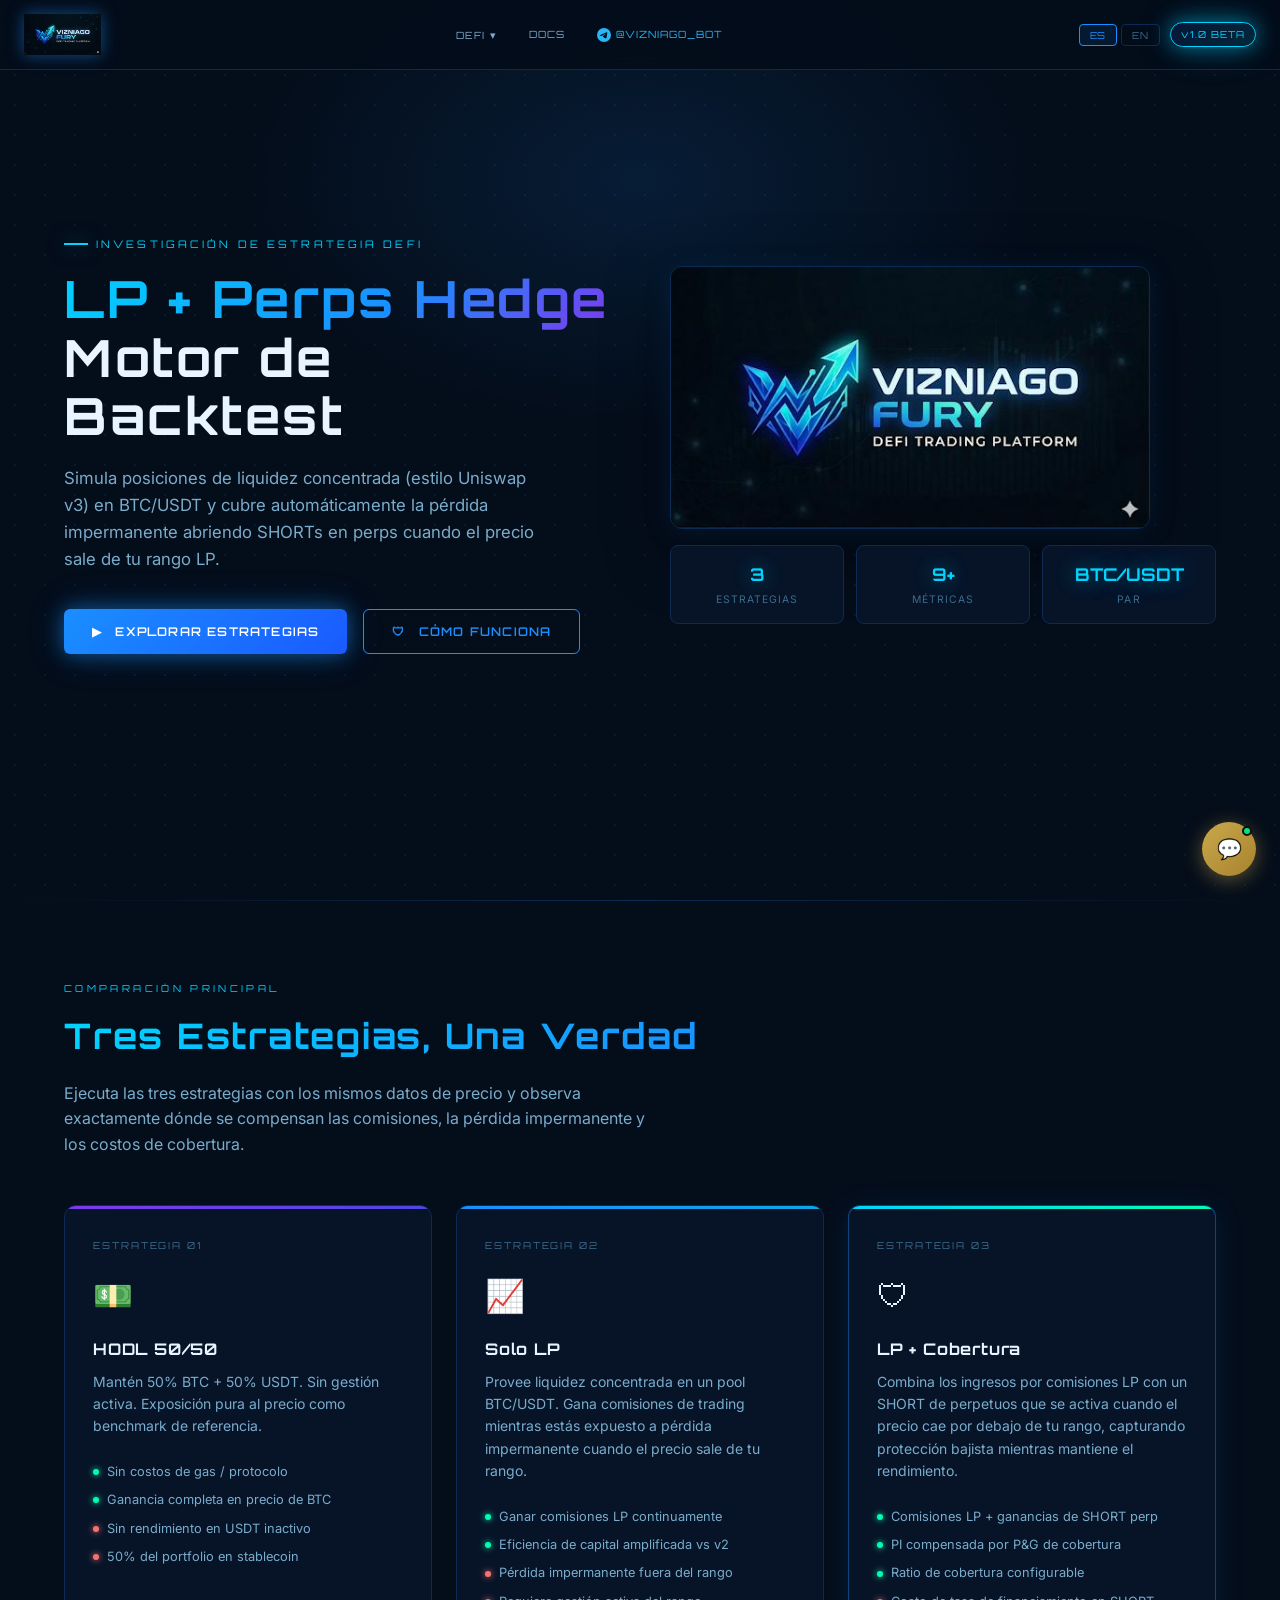
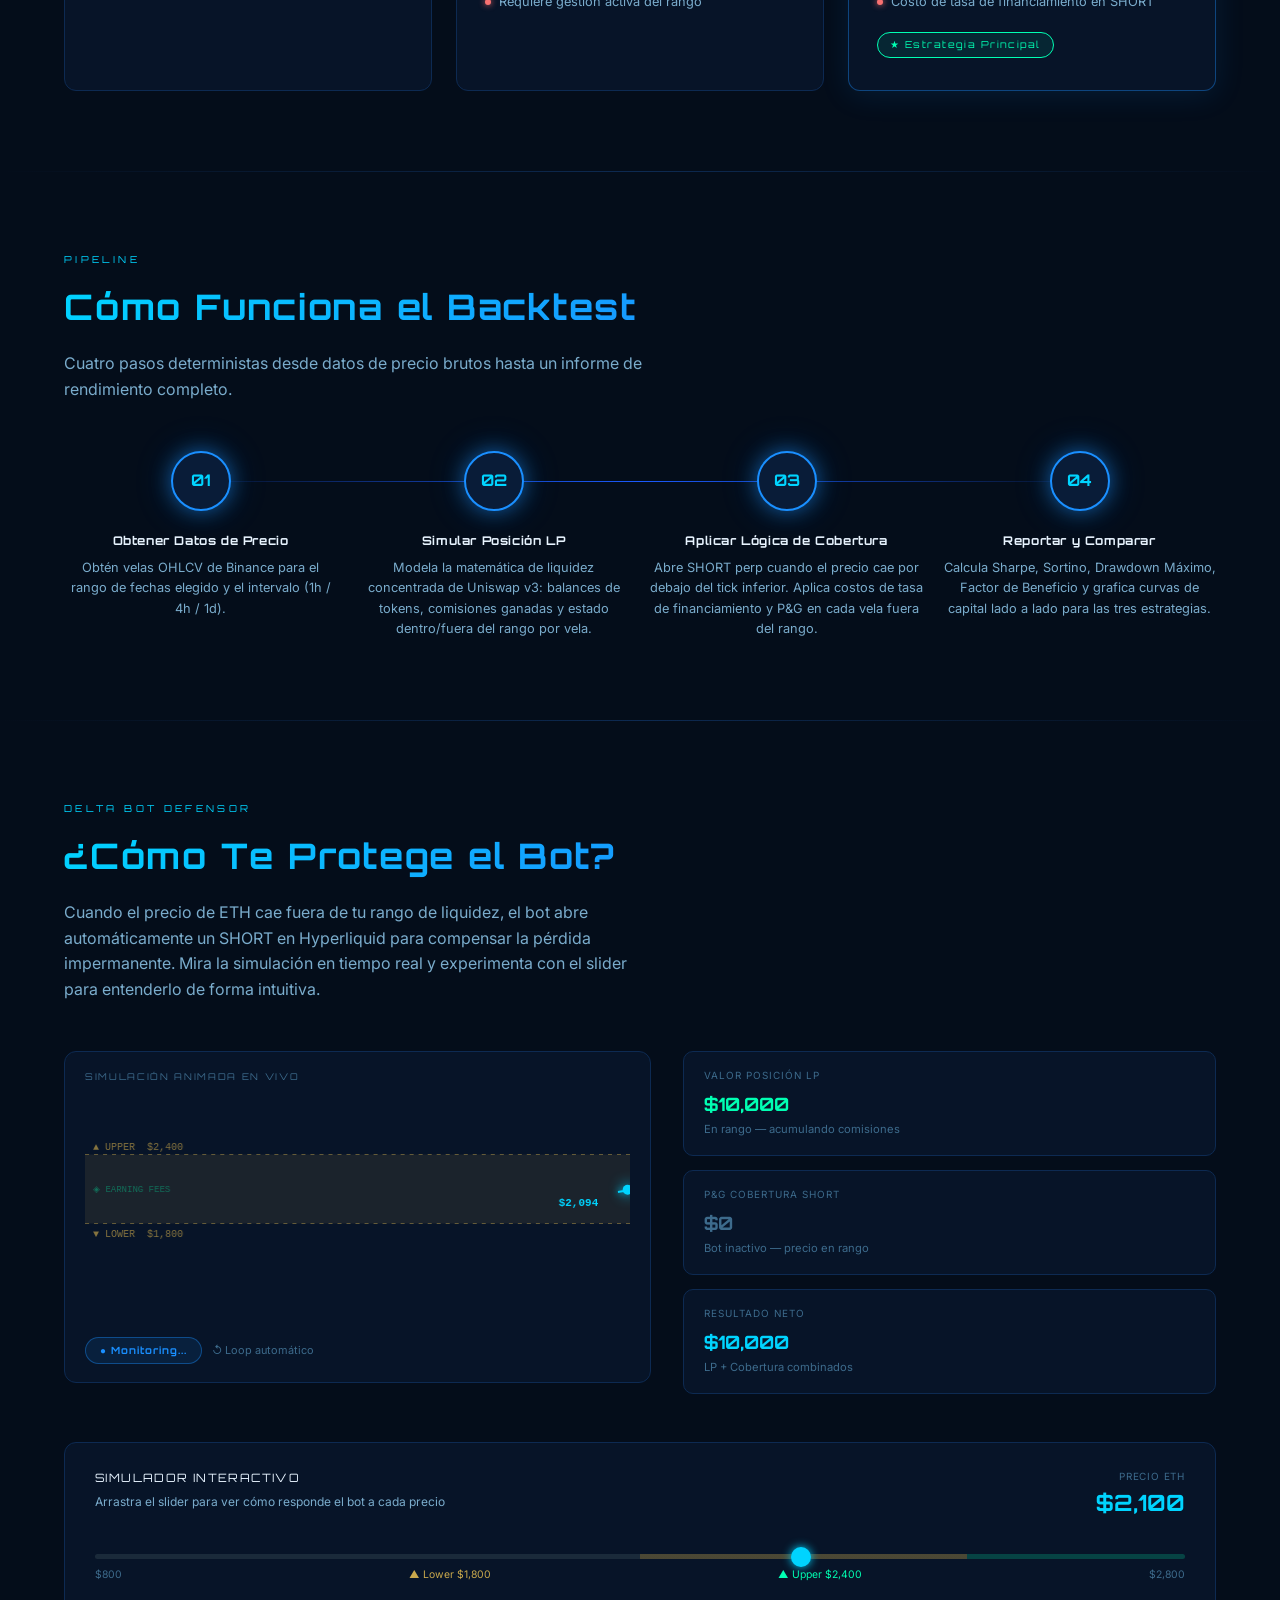
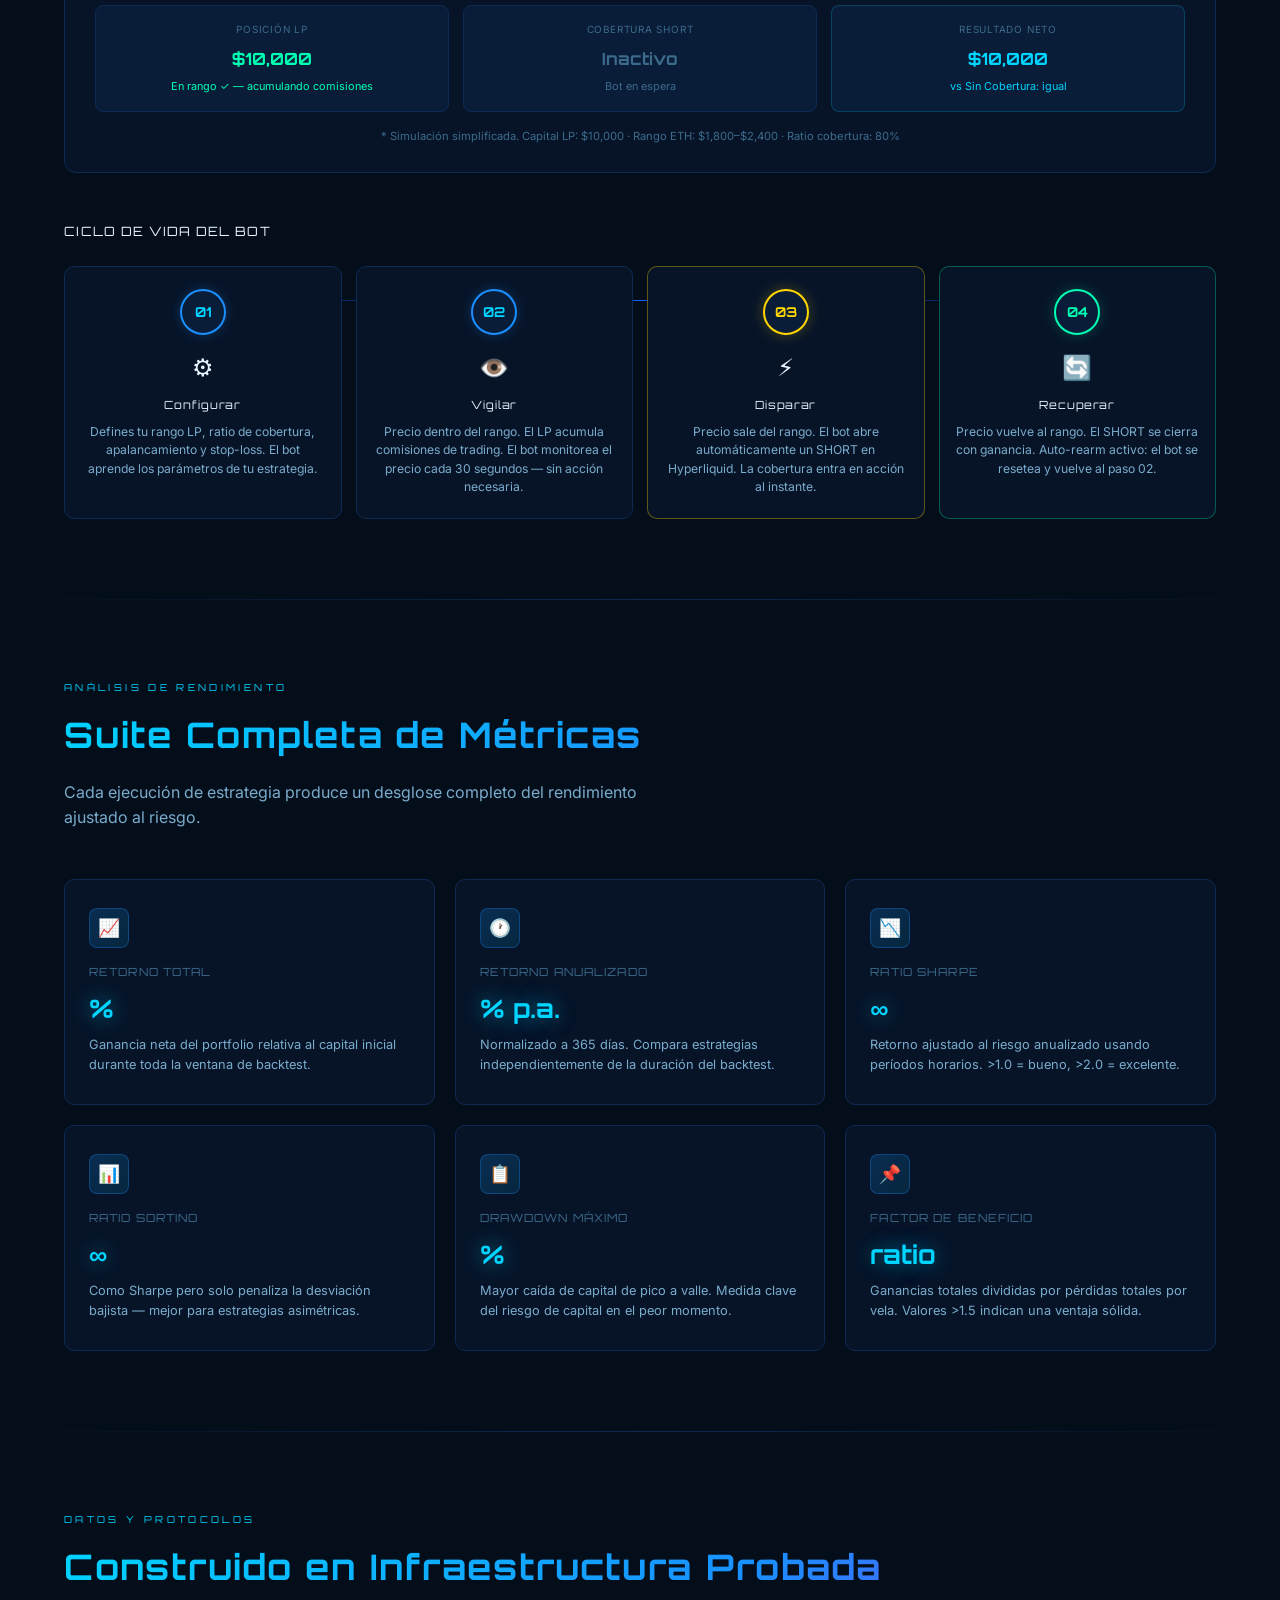
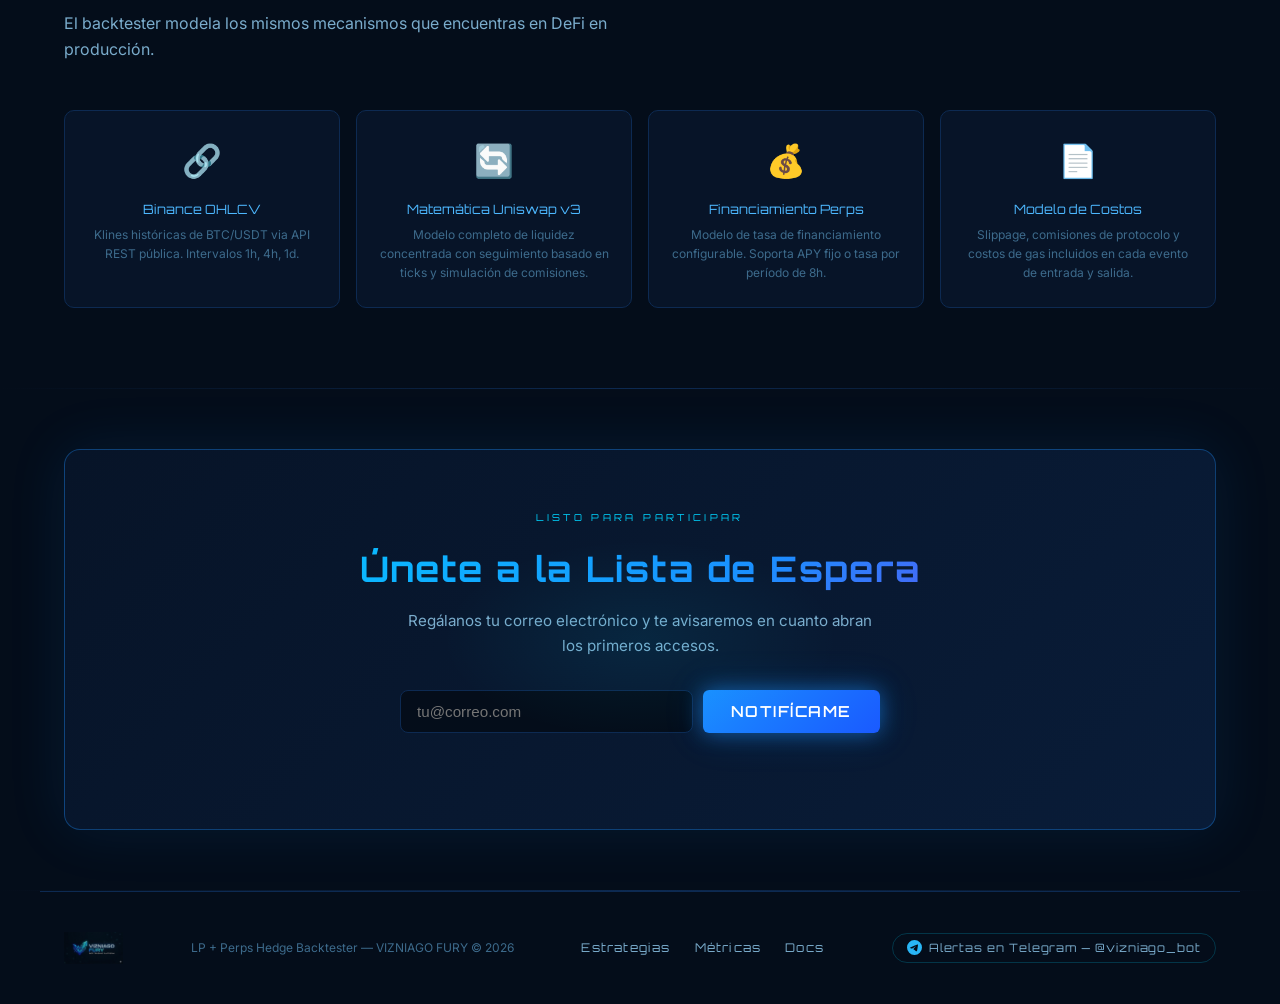
==== commit a26cf8dc: "UX: clean DeFi menu + fix watch mode visual confusion Menu: - Remove FURY Perps "Soon" from all 3 na" ====
--- a/lp_hedge_backtest/landing/index.html
+++ b/lp_hedge_backtest/landing/index.html
@@ -36,14 +36,6 @@
               <span class="nav-dd-sub" data-i18n="nav.defi.dashboard.sub">Bots LP en vivo</span>
             </div>
           </a>
-          <div class="nav-dd-item nav-dd-item--soon">
-            <span class="nav-dd-icon">⚡</span>
-            <div class="nav-dd-text">
-              <span class="nav-dd-label">FURY Perps</span>
-              <span class="nav-dd-sub" data-i18n="nav.soon">Próximamente</span>
-            </div>
-            <span class="nav-soon-tag">Soon</span>
-          </div>
           <a href="whale/index.html" class="nav-dd-item">
             <span class="nav-dd-icon">🐋</span>
             <div class="nav-dd-text">
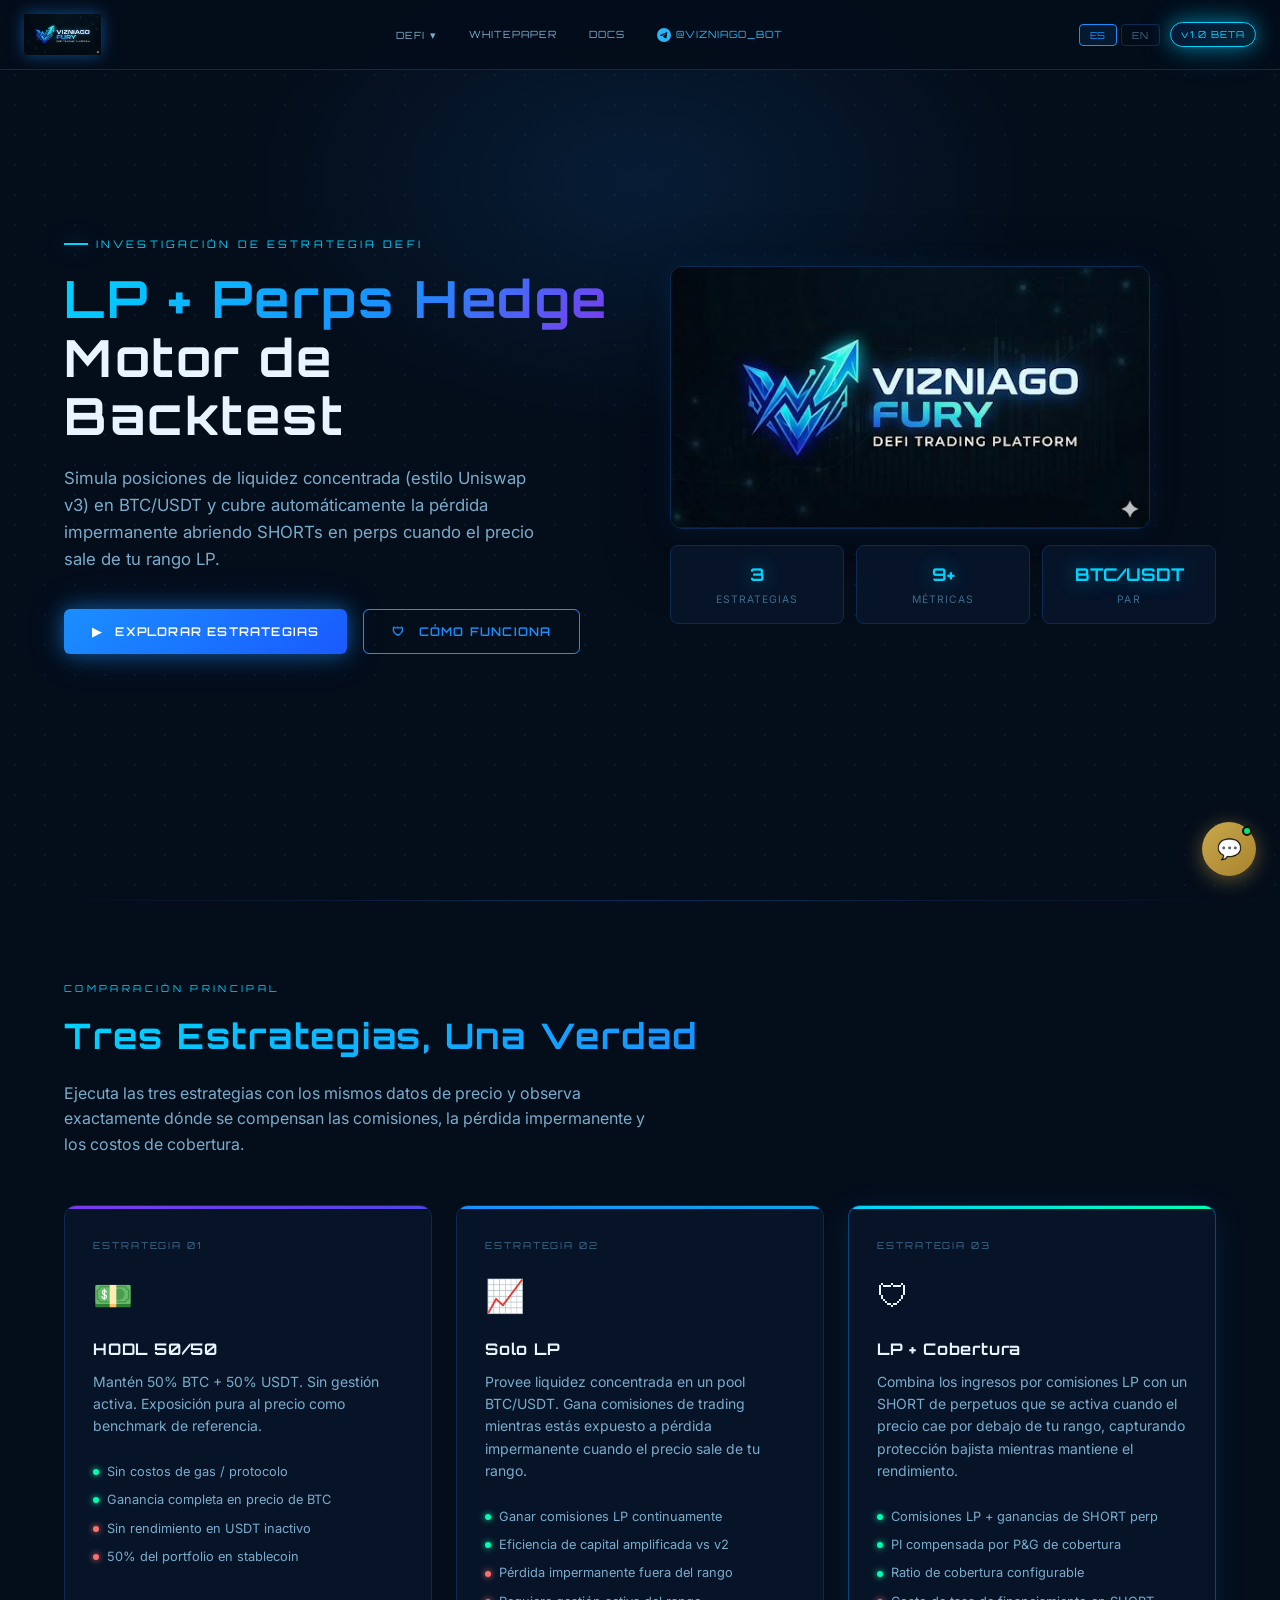
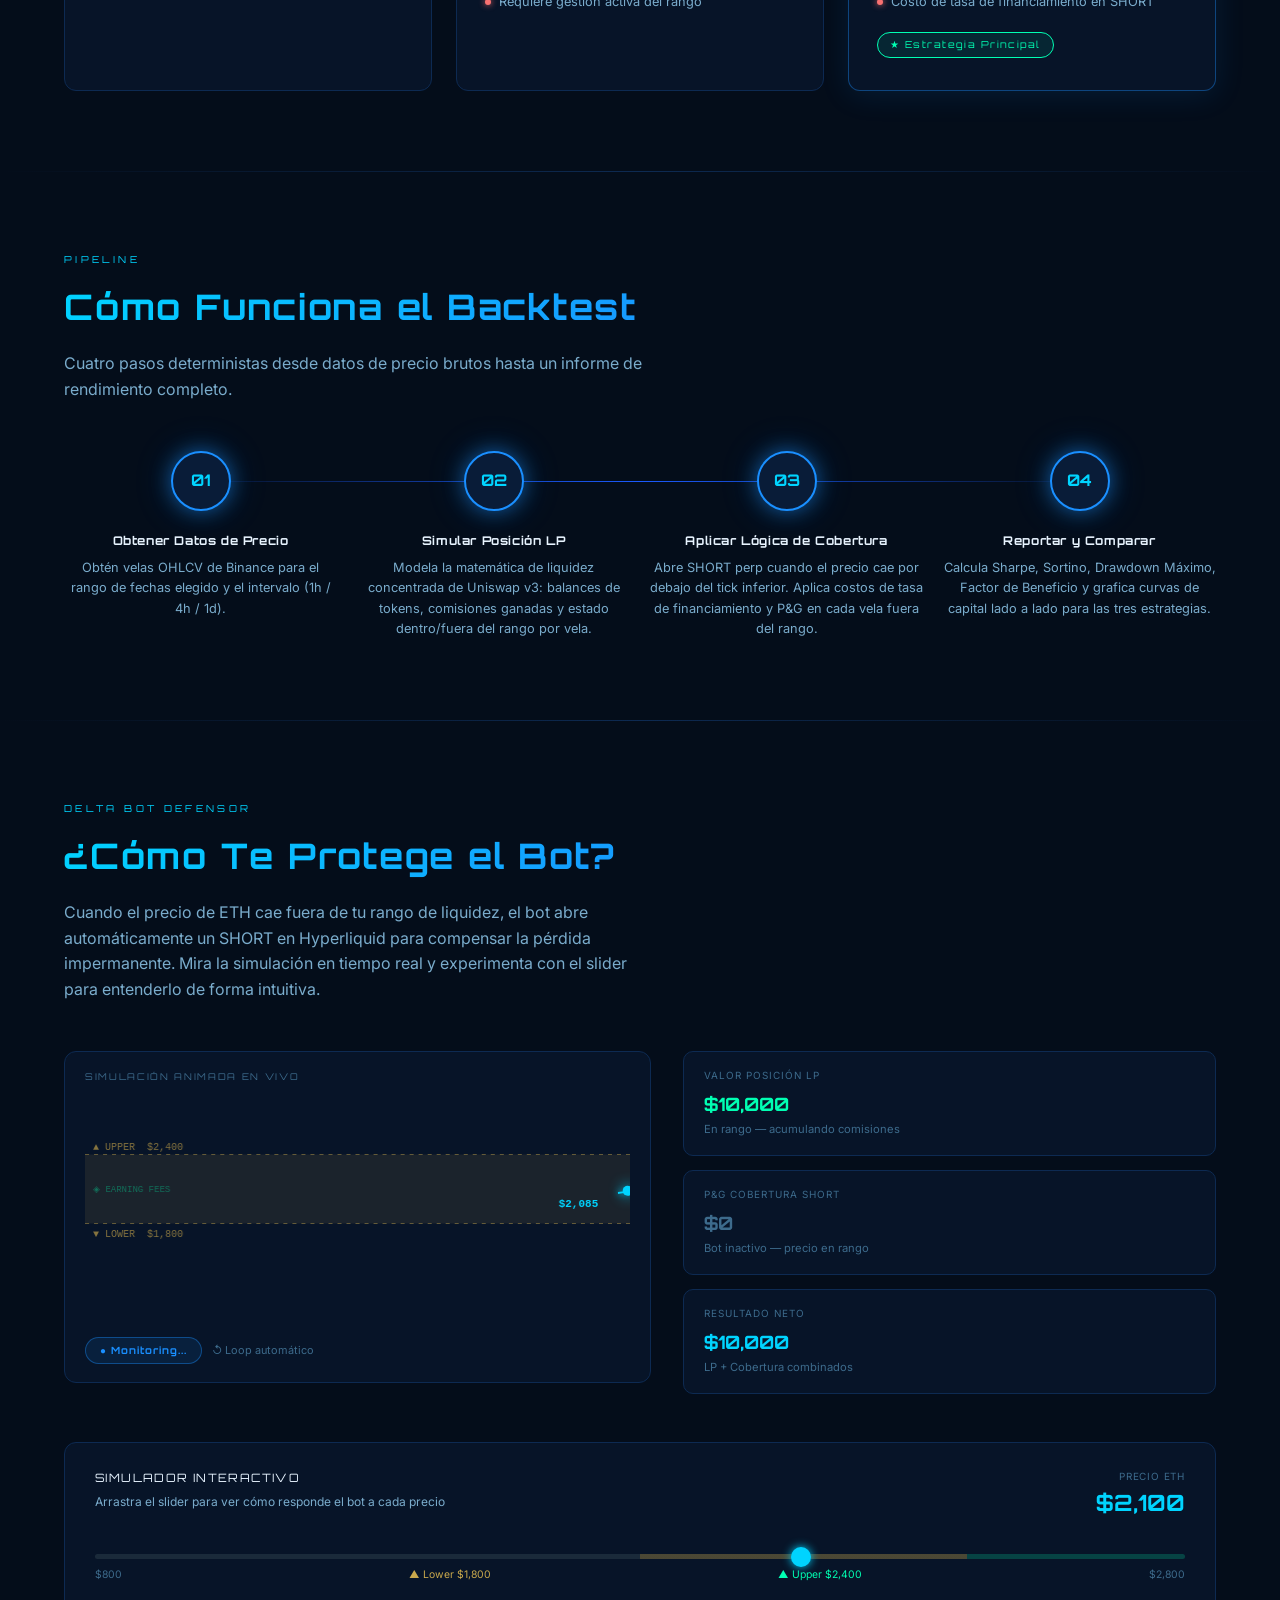
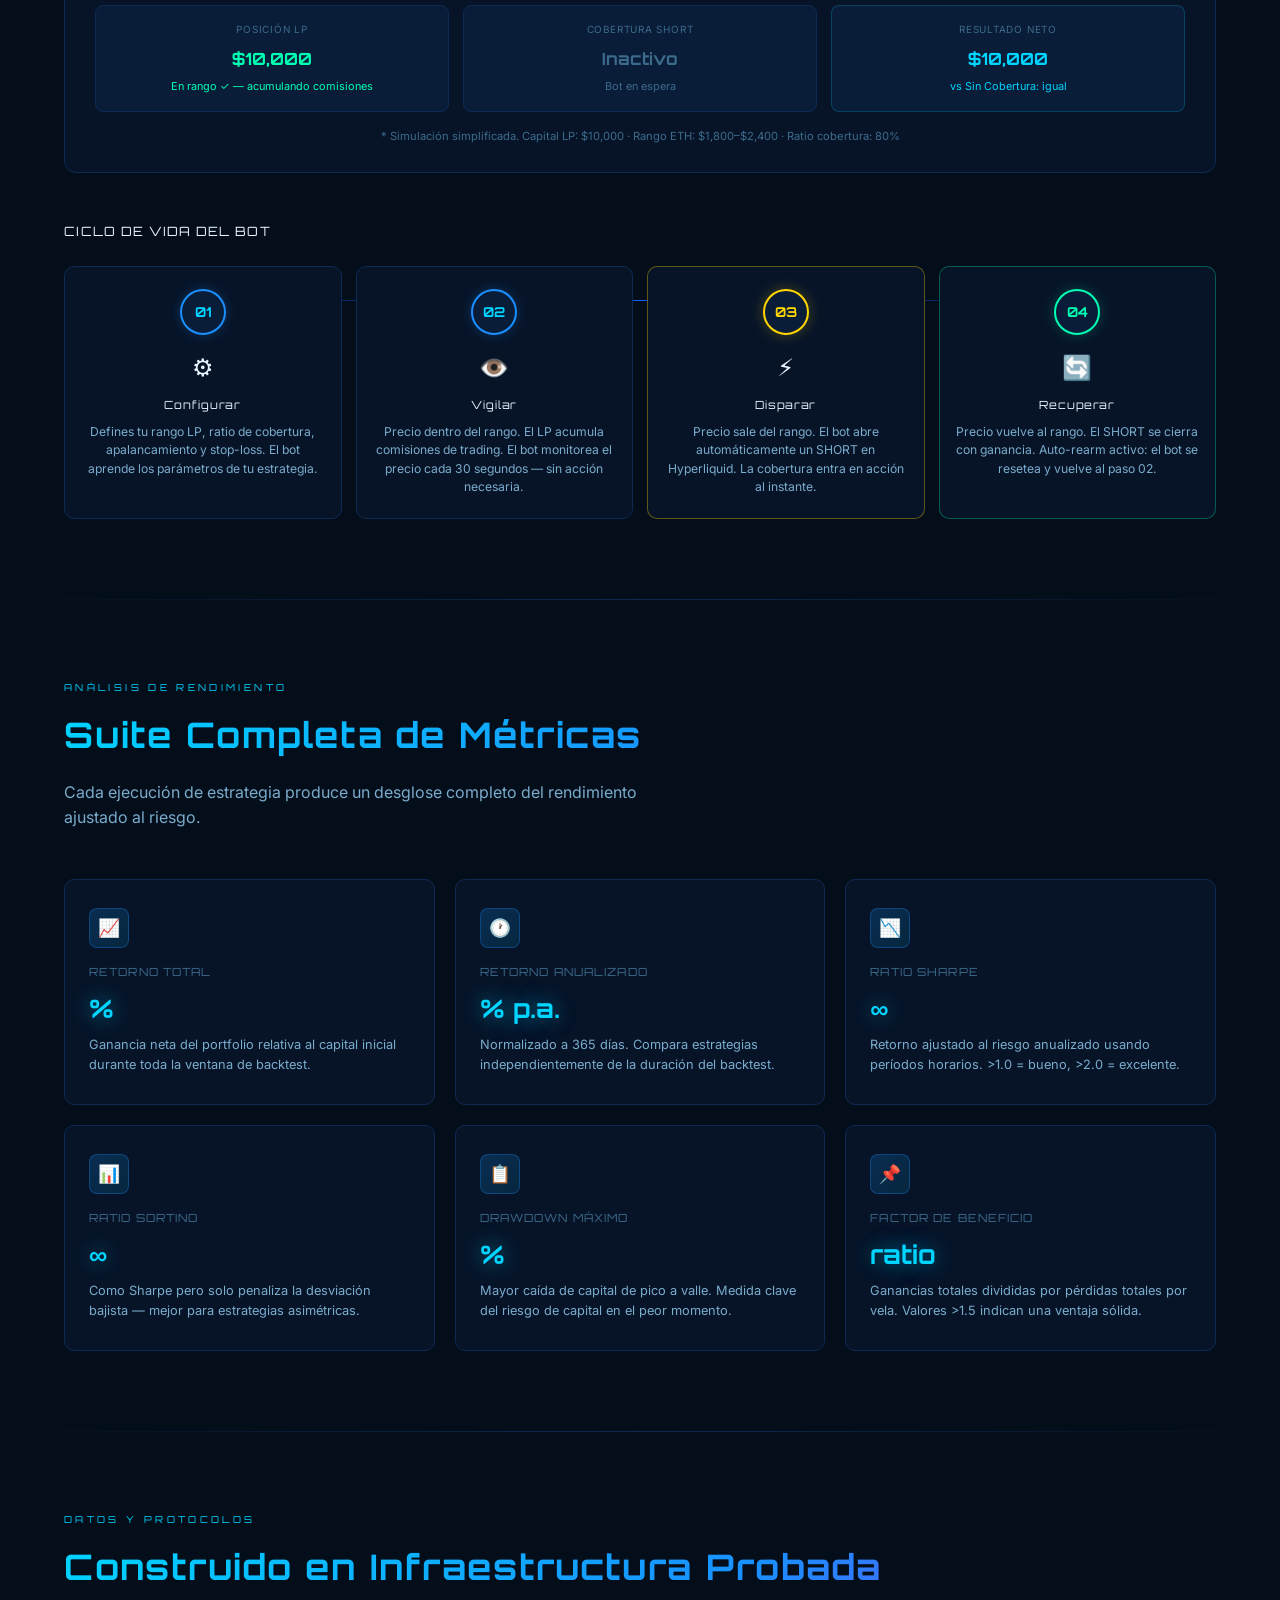
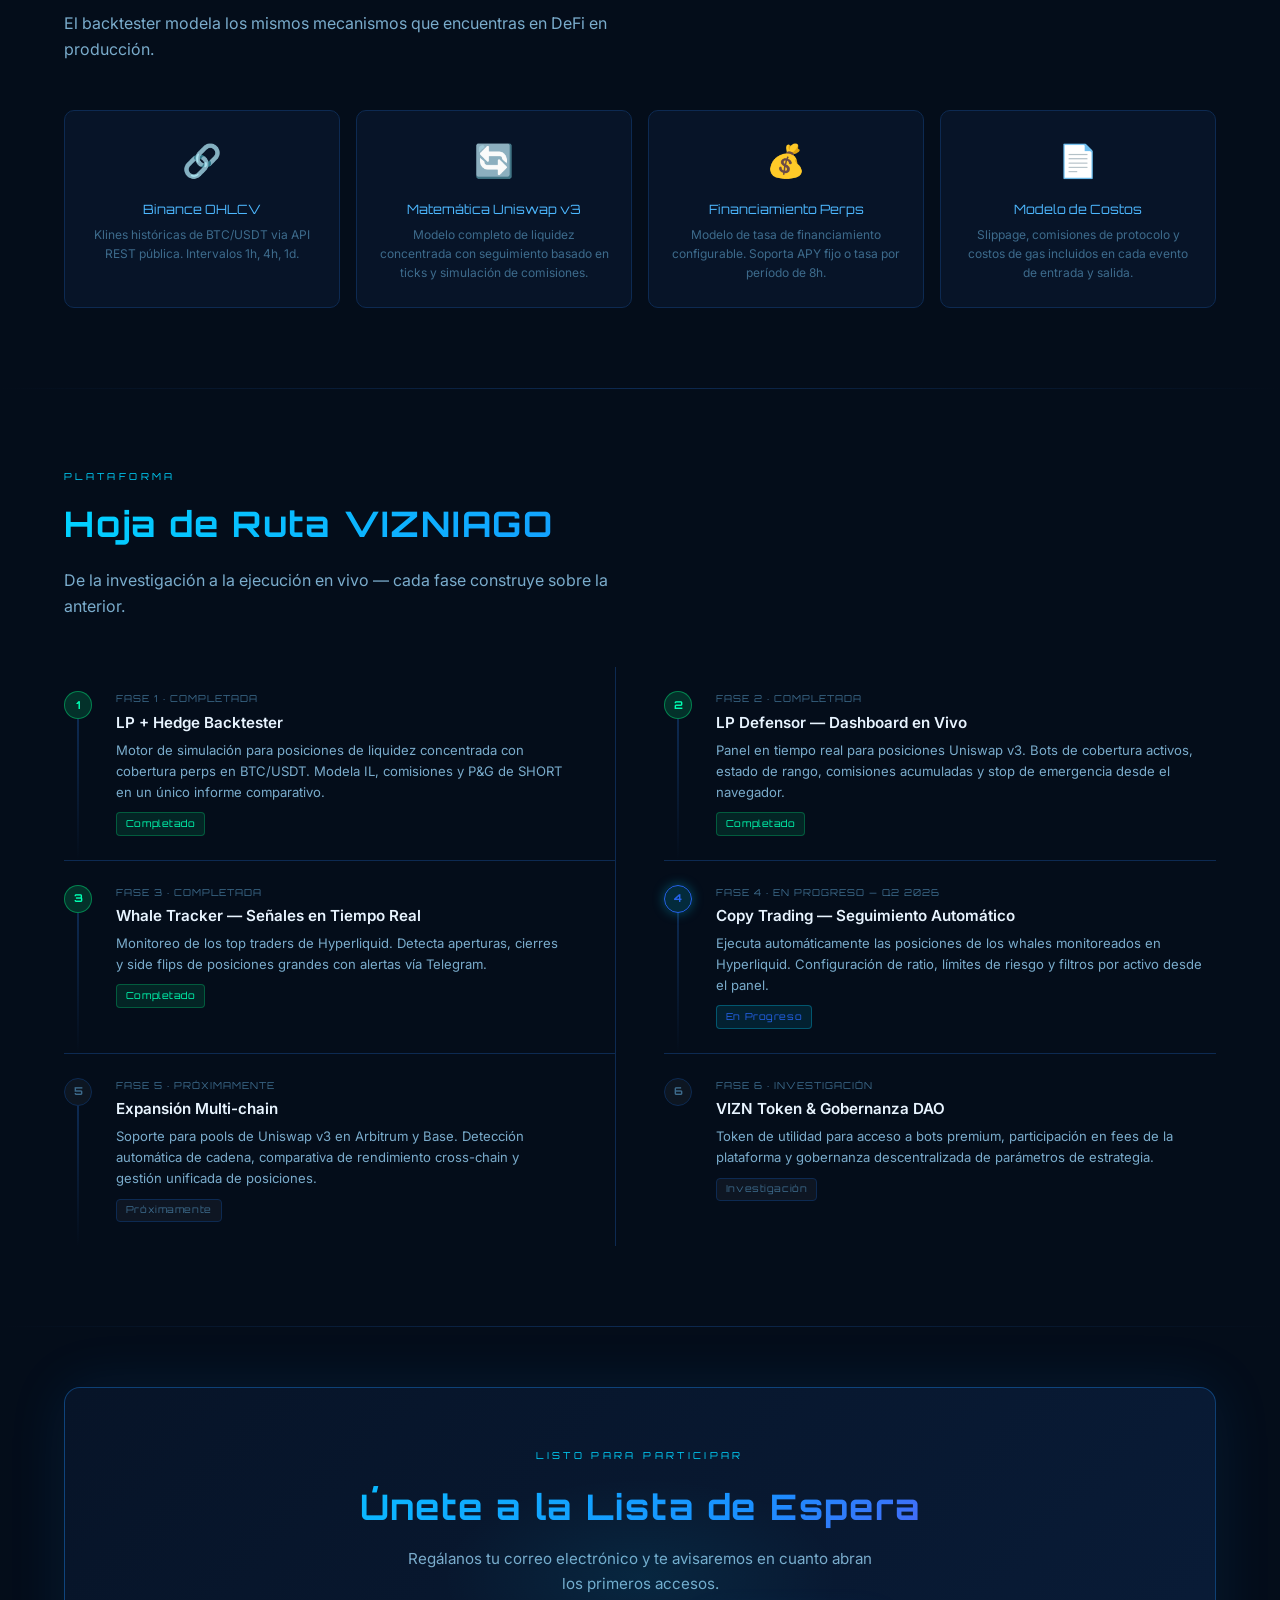
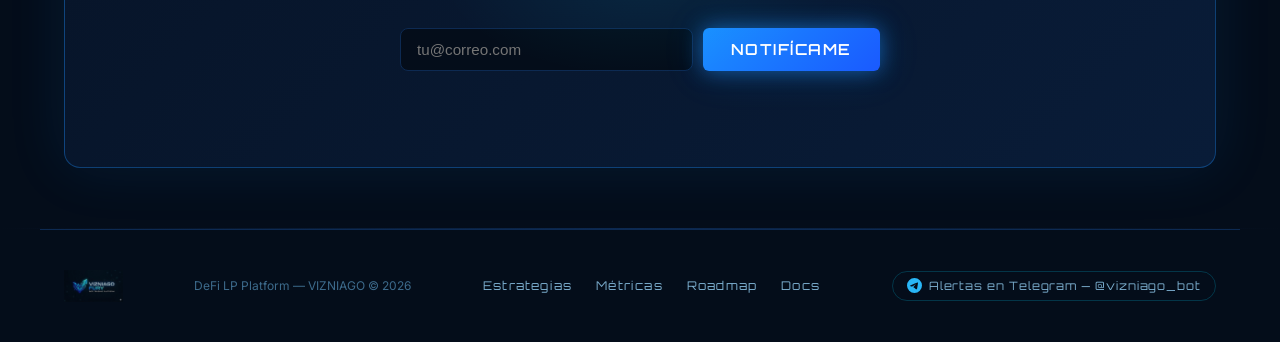
==== commit d5845149: "Landing: roadmap section + DeFi whitepaper + nav polish - landing/whitepaper/index.html: full biling" ====
--- a/lp_hedge_backtest/landing/index.html
+++ b/lp_hedge_backtest/landing/index.html
@@ -46,6 +46,7 @@
         </div>
       </div>
 
+      <a href="whitepaper/index.html" class="nav-link">Whitepaper</a>
       <a href="#bot-explainer" class="nav-link" data-i18n="nav.docs">Docs</a>
 
       <a href="https://t.me/vizniago_bot" target="_blank" rel="noopener" class="nav-link nav-link--tg">
@@ -476,6 +477,104 @@
         </div>
 
       </div>
+    </div>
+  </section>
+
+  <hr class="divider" />
+
+
+  <!-- ============================================================
+       ROADMAP
+  ============================================================ -->
+  <section id="roadmap">
+    <div class="container">
+      <div class="section-label">Plataforma</div>
+      <h2 class="section-title text-gradient">Hoja de Ruta VIZNIAGO</h2>
+      <p class="section-desc text-muted">
+        De la investigación a la ejecución en vivo — cada fase construye sobre la anterior.
+      </p>
+
+      <ul class="roadmap-list roadmap-grid">
+
+        <li class="roadmap-item">
+          <div class="roadmap-marker done">1</div>
+          <div class="roadmap-content">
+            <div class="roadmap-phase">Fase 1 · Completada</div>
+            <div class="roadmap-title">LP + Hedge Backtester</div>
+            <div class="roadmap-desc">
+              Motor de simulación para posiciones de liquidez concentrada con cobertura perps en BTC/USDT.
+              Modela IL, comisiones y P&amp;G de SHORT en un único informe comparativo.
+            </div>
+            <span class="roadmap-status complete">Completado</span>
+          </div>
+        </li>
+
+        <li class="roadmap-item">
+          <div class="roadmap-marker done">2</div>
+          <div class="roadmap-content">
+            <div class="roadmap-phase">Fase 2 · Completada</div>
+            <div class="roadmap-title">LP Defensor — Dashboard en Vivo</div>
+            <div class="roadmap-desc">
+              Panel en tiempo real para posiciones Uniswap v3. Bots de cobertura activos,
+              estado de rango, comisiones acumuladas y stop de emergencia desde el navegador.
+            </div>
+            <span class="roadmap-status complete">Completado</span>
+          </div>
+        </li>
+
+        <li class="roadmap-item">
+          <div class="roadmap-marker done">3</div>
+          <div class="roadmap-content">
+            <div class="roadmap-phase">Fase 3 · Completada</div>
+            <div class="roadmap-title">Whale Tracker — Señales en Tiempo Real</div>
+            <div class="roadmap-desc">
+              Monitoreo de los top traders de Hyperliquid. Detecta aperturas, cierres y side flips
+              de posiciones grandes con alertas vía Telegram.
+            </div>
+            <span class="roadmap-status complete">Completado</span>
+          </div>
+        </li>
+
+        <li class="roadmap-item">
+          <div class="roadmap-marker current">4</div>
+          <div class="roadmap-content">
+            <div class="roadmap-phase">Fase 4 · En Progreso — Q2 2026</div>
+            <div class="roadmap-title">Copy Trading — Seguimiento Automático</div>
+            <div class="roadmap-desc">
+              Ejecuta automáticamente las posiciones de los whales monitoreados en Hyperliquid.
+              Configuración de ratio, límites de riesgo y filtros por activo desde el panel.
+            </div>
+            <span class="roadmap-status active">En Progreso</span>
+          </div>
+        </li>
+
+        <li class="roadmap-item">
+          <div class="roadmap-marker future">5</div>
+          <div class="roadmap-content">
+            <div class="roadmap-phase">Fase 5 · Próximamente</div>
+            <div class="roadmap-title">Expansión Multi-chain</div>
+            <div class="roadmap-desc">
+              Soporte para pools de Uniswap v3 en Arbitrum y Base. Detección automática de cadena,
+              comparativa de rendimiento cross-chain y gestión unificada de posiciones.
+            </div>
+            <span class="roadmap-status upcoming">Próximamente</span>
+          </div>
+        </li>
+
+        <li class="roadmap-item">
+          <div class="roadmap-marker future">6</div>
+          <div class="roadmap-content">
+            <div class="roadmap-phase">Fase 6 · Investigación</div>
+            <div class="roadmap-title">VIZN Token &amp; Gobernanza DAO</div>
+            <div class="roadmap-desc">
+              Token de utilidad para acceso a bots premium, participación en fees de la plataforma
+              y gobernanza descentralizada de parámetros de estrategia.
+            </div>
+            <span class="roadmap-status upcoming">Investigación</span>
+          </div>
+        </li>
+
+      </ul>
     </div>
   </section>
 
@@ -550,12 +649,13 @@
   <footer>
     <div class="footer">
       <img src="assets/vizniago-logo.jpeg"
-           alt="VIZNIAGO FURY"
+           alt="VIZNIAGO"
            class="footer-logo" />
-      <span class="footer-text" data-i18n="footer.text">LP + Perps Hedge Backtester — VIZNIAGO FURY © 2026</span>
+      <span class="footer-text" data-i18n="footer.text">DeFi LP Platform — VIZNIAGO © 2026</span>
       <div class="footer-links">
-        <a href="#strategies" class="footer-link" data-i18n="footer.strategies">Estrategias</a>
-        <a href="#metrics"    class="footer-link" data-i18n="footer.metrics">Métricas</a>
+        <a href="#strategies"  class="footer-link" data-i18n="footer.strategies">Estrategias</a>
+        <a href="#metrics"     class="footer-link" data-i18n="footer.metrics">Métricas</a>
+        <a href="#roadmap"     class="footer-link">Roadmap</a>
         <a href="#bot-explainer" class="footer-link" data-i18n="footer.docs">Docs</a>
       </div>
       <a href="https://t.me/vizniago_bot" target="_blank" rel="noopener" class="footer-tg-cta">
--- a/lp_hedge_backtest/landing/global.css
+++ b/lp_hedge_backtest/landing/global.css
@@ -1046,3 +1046,125 @@
   .lifecycle-grid { grid-template-columns: 1fr; }
   section         { padding: 56px 0; }
 }
+
+/* ── Roadmap ──────────────────────────────────────────────────────────── */
+.roadmap-list { list-style: none; padding: 0; margin: 0; }
+
+.roadmap-item {
+  display: flex;
+  gap: 1.5rem;
+  padding: 1.5rem 0;
+  border-bottom: 1px solid var(--color-border);
+  position: relative;
+}
+.roadmap-item:last-child { border-bottom: none; }
+
+/* Vertical connector line between markers */
+.roadmap-item:not(:last-child)::before {
+  content: '';
+  position: absolute;
+  left: 13px;
+  top: calc(1.5rem + 28px);
+  bottom: 0;
+  width: 2px;
+  background: linear-gradient(to bottom, var(--color-border), transparent);
+}
+
+.roadmap-marker {
+  width: 28px;
+  height: 28px;
+  border-radius: 50%;
+  display: flex;
+  align-items: center;
+  justify-content: center;
+  font-size: 0.68rem;
+  font-weight: 700;
+  flex-shrink: 0;
+  font-family: 'Orbitron', sans-serif;
+  letter-spacing: 0;
+  position: relative;
+  z-index: 1;
+}
+.roadmap-marker.done {
+  background: rgba(0, 255, 136, 0.15);
+  color: var(--color-neon-green);
+  border: 1.5px solid rgba(0, 255, 136, 0.4);
+}
+.roadmap-marker.current {
+  background: rgba(0, 212, 255, 0.15);
+  color: var(--color-accent);
+  border: 1.5px solid var(--color-accent);
+  box-shadow: 0 0 12px rgba(0, 212, 255, 0.35);
+  animation: rm-pulse 2s ease-in-out infinite;
+}
+.roadmap-marker.future {
+  background: rgba(255,255,255,0.04);
+  color: var(--color-text-muted);
+  border: 1.5px solid var(--color-border);
+}
+
+@keyframes rm-pulse {
+  0%, 100% { box-shadow: 0 0 10px rgba(0,212,255,0.3); }
+  50%       { box-shadow: 0 0 20px rgba(0,212,255,0.6); }
+}
+
+.roadmap-content { flex: 1; min-width: 0; }
+
+.roadmap-phase {
+  font-family: 'Orbitron', sans-serif;
+  font-size: 0.6rem;
+  text-transform: uppercase;
+  letter-spacing: 0.1em;
+  color: var(--color-text-muted);
+  margin-bottom: 0.25rem;
+}
+
+.roadmap-title {
+  font-weight: 600;
+  font-size: 0.95rem;
+  color: var(--color-text-primary);
+  margin-bottom: 0.3rem;
+}
+
+.roadmap-desc {
+  font-size: 0.82rem;
+  color: var(--color-text-secondary);
+  line-height: 1.6;
+  margin-bottom: 0.4rem;
+}
+
+.roadmap-status {
+  font-family: 'Orbitron', sans-serif;
+  font-size: 0.6rem;
+  letter-spacing: 0.06em;
+  display: inline-block;
+  padding: 0.18rem 0.55rem;
+  border-radius: 4px;
+}
+.roadmap-status.complete {
+  background: rgba(0, 255, 136, 0.1);
+  color: var(--color-neon-green);
+  border: 1px solid rgba(0, 255, 136, 0.25);
+}
+.roadmap-status.active {
+  background: rgba(0, 212, 255, 0.1);
+  color: var(--color-accent);
+  border: 1px solid rgba(0, 212, 255, 0.3);
+}
+.roadmap-status.upcoming {
+  background: rgba(255,255,255,0.04);
+  color: var(--color-text-muted);
+  border: 1px solid var(--color-border);
+}
+
+/* Two-column layout for larger screens */
+@media (min-width: 768px) {
+  .roadmap-grid {
+    display: grid;
+    grid-template-columns: 1fr 1fr;
+    gap: 0 3rem;
+  }
+  .roadmap-grid .roadmap-item:nth-child(odd)  { border-right: 1px solid var(--color-border); padding-right: 3rem; }
+  .roadmap-grid .roadmap-item:nth-child(even) { padding-left: 0; }
+  .roadmap-grid .roadmap-item:nth-last-child(-n+2) { border-bottom: none; }
+}
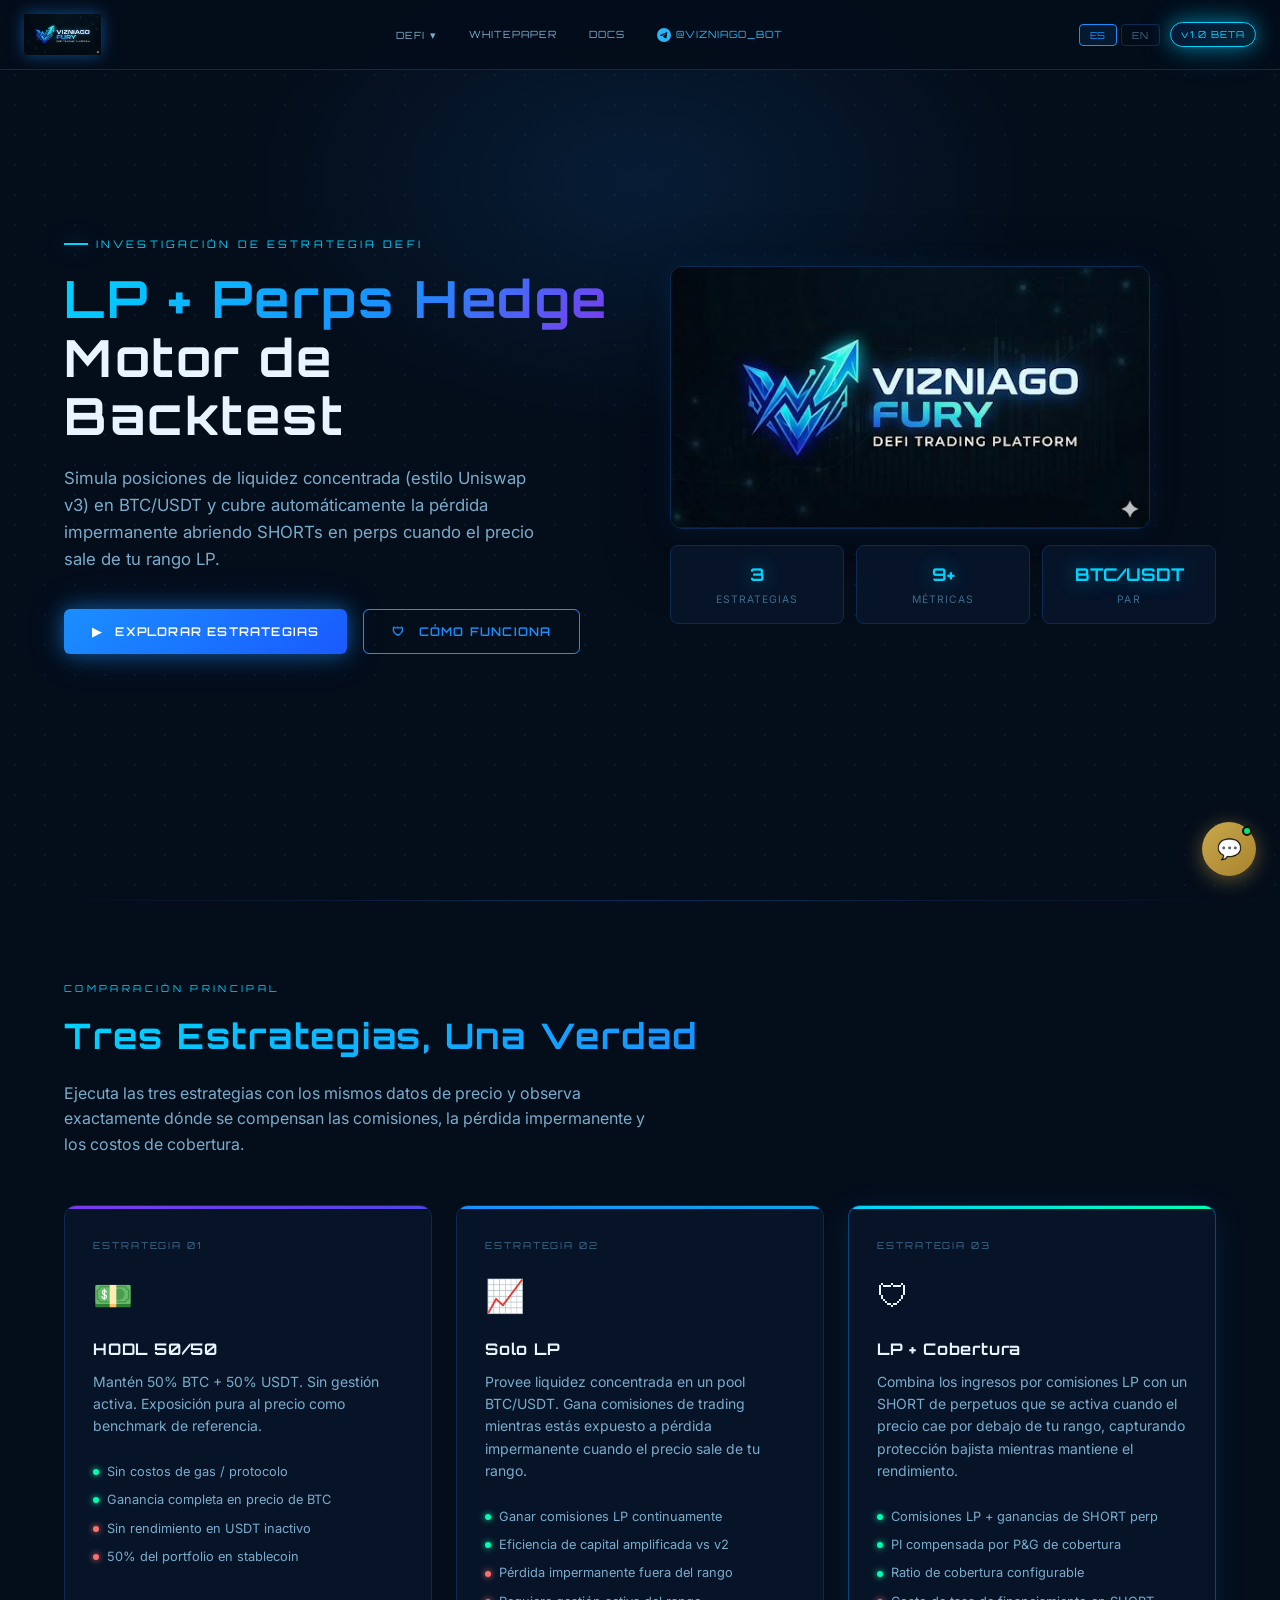
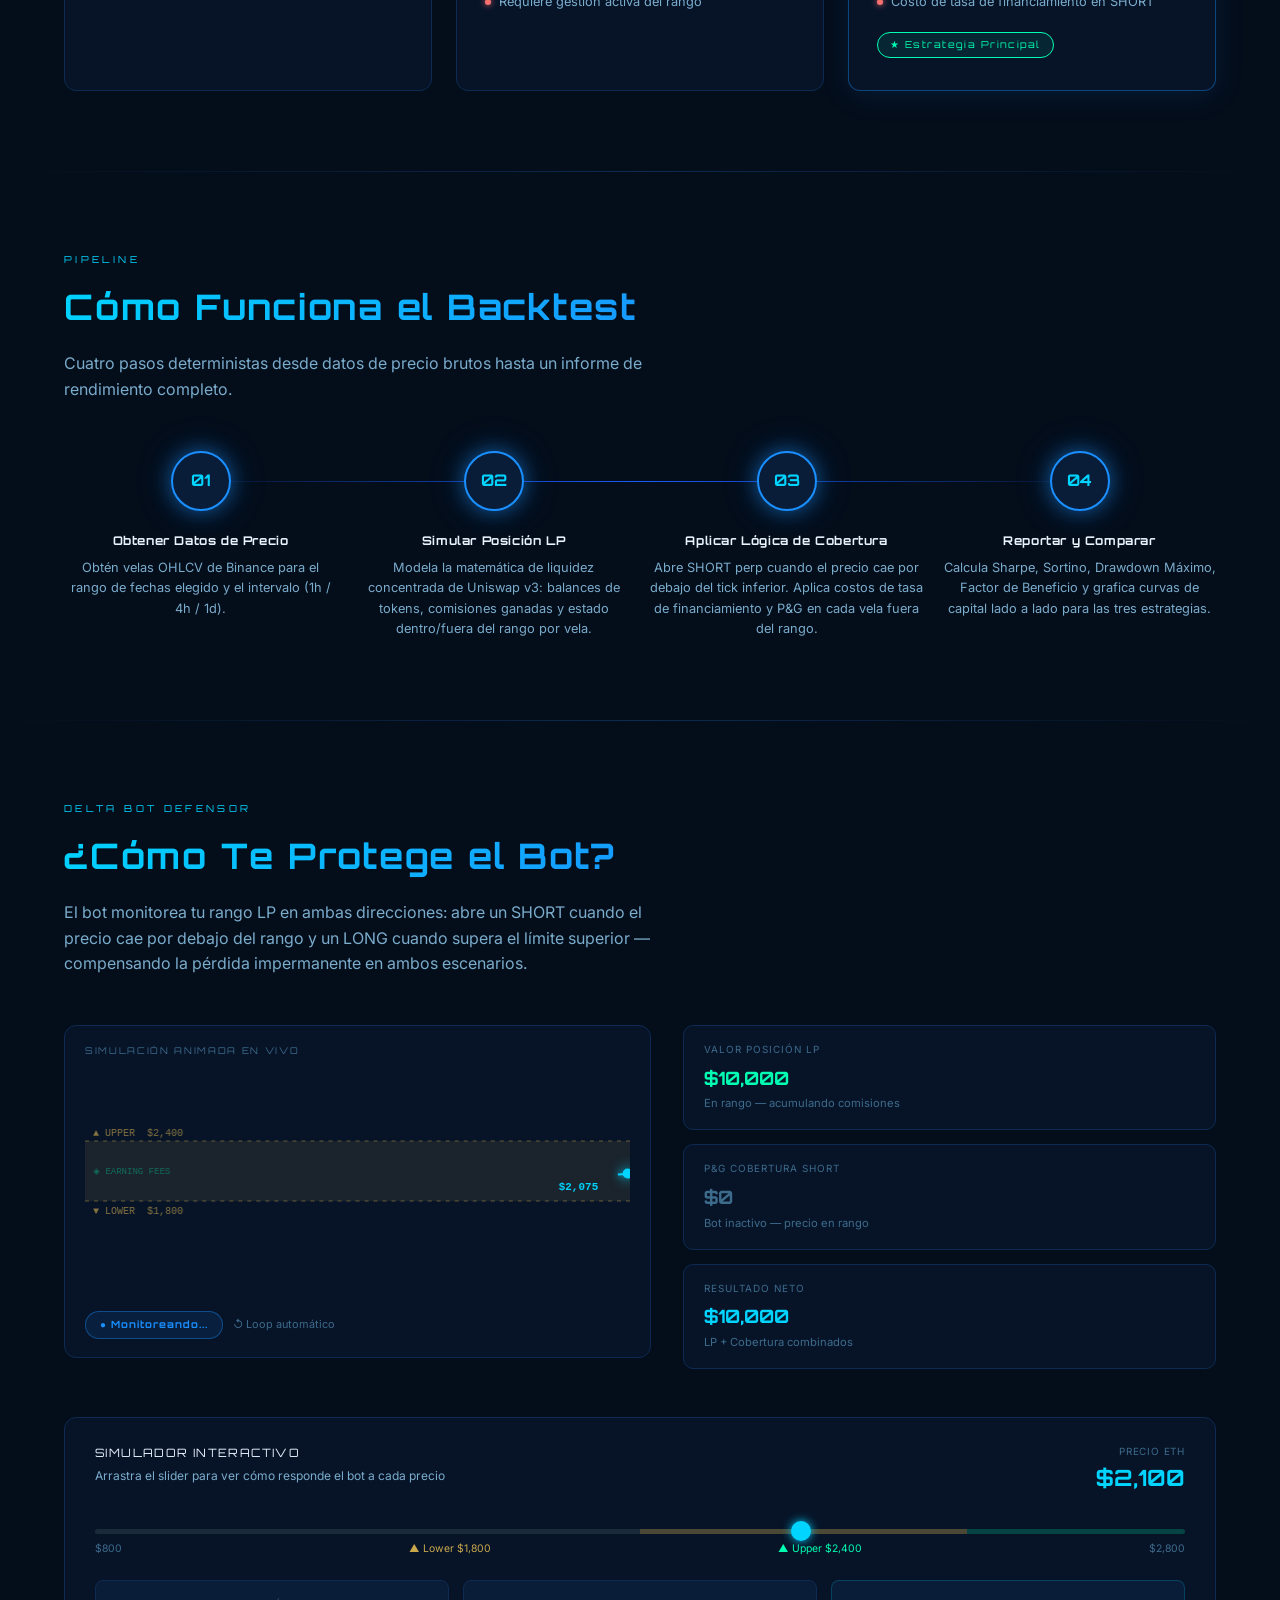
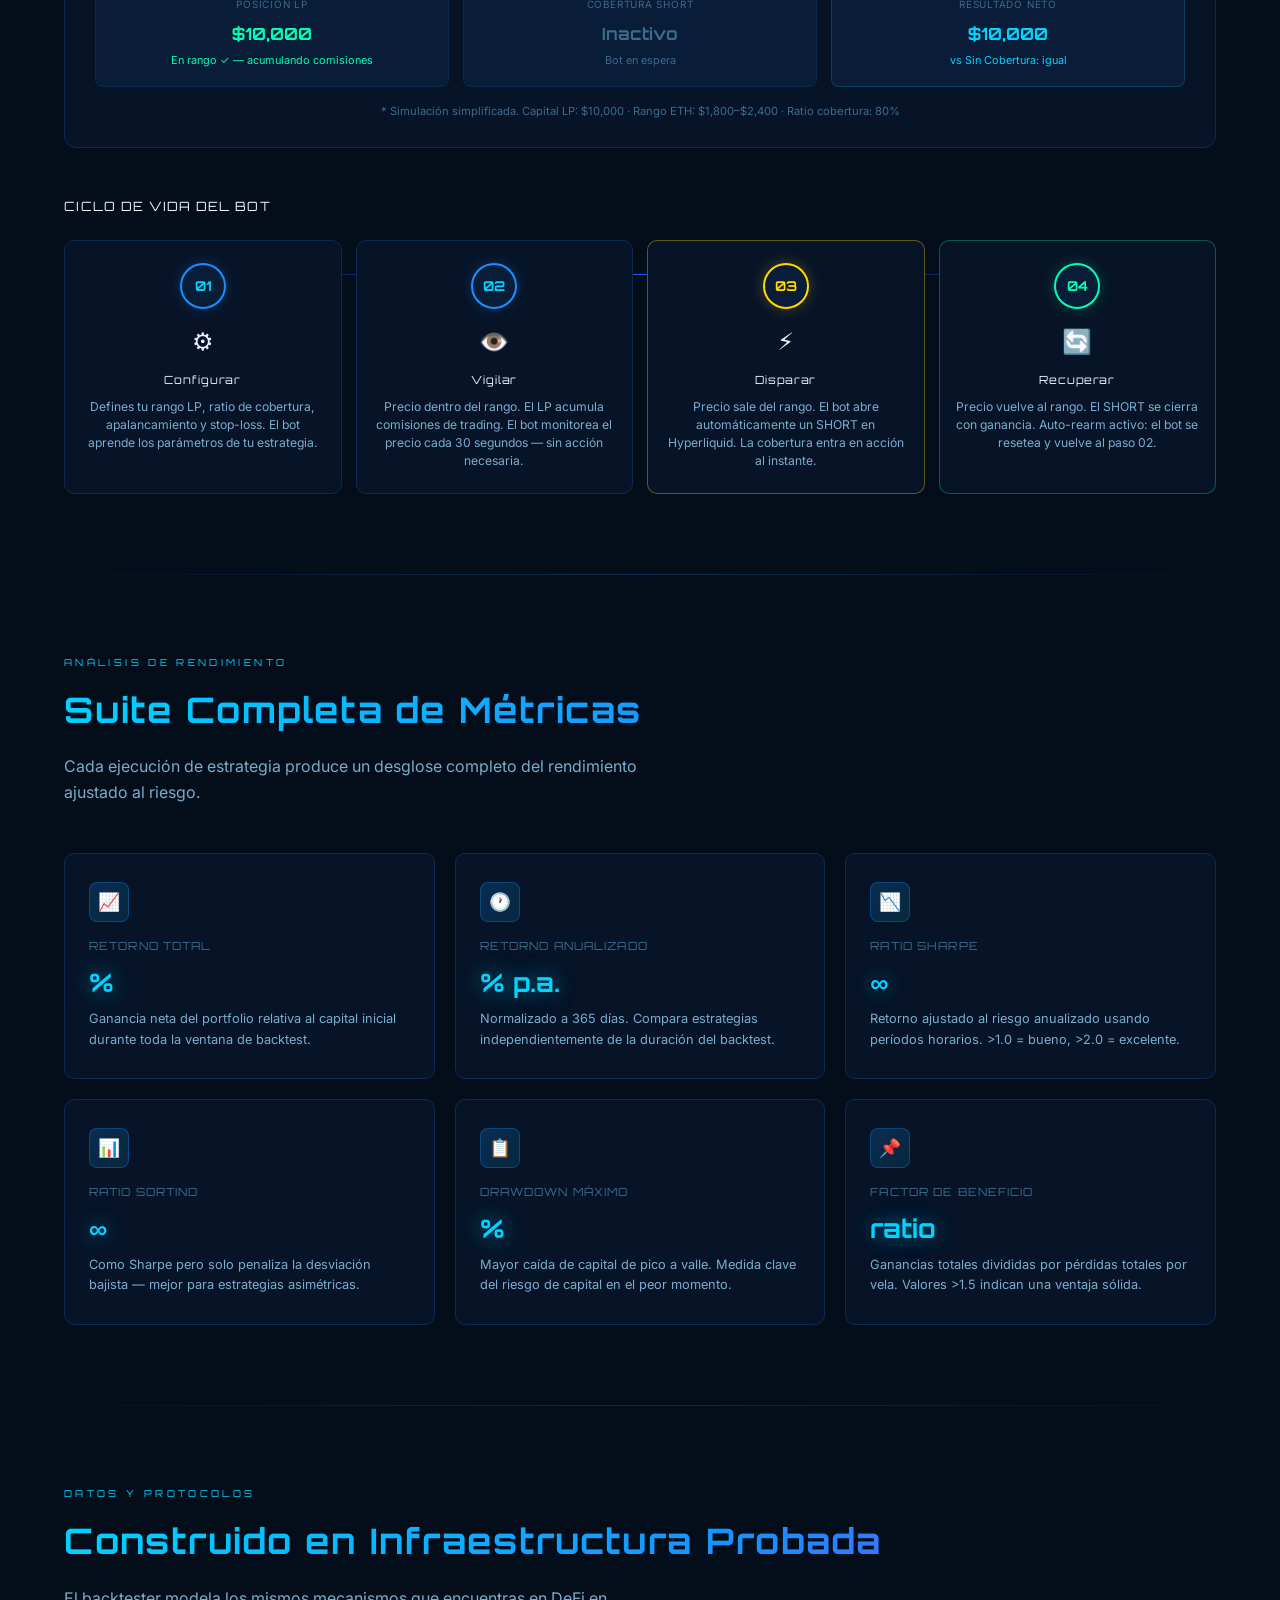
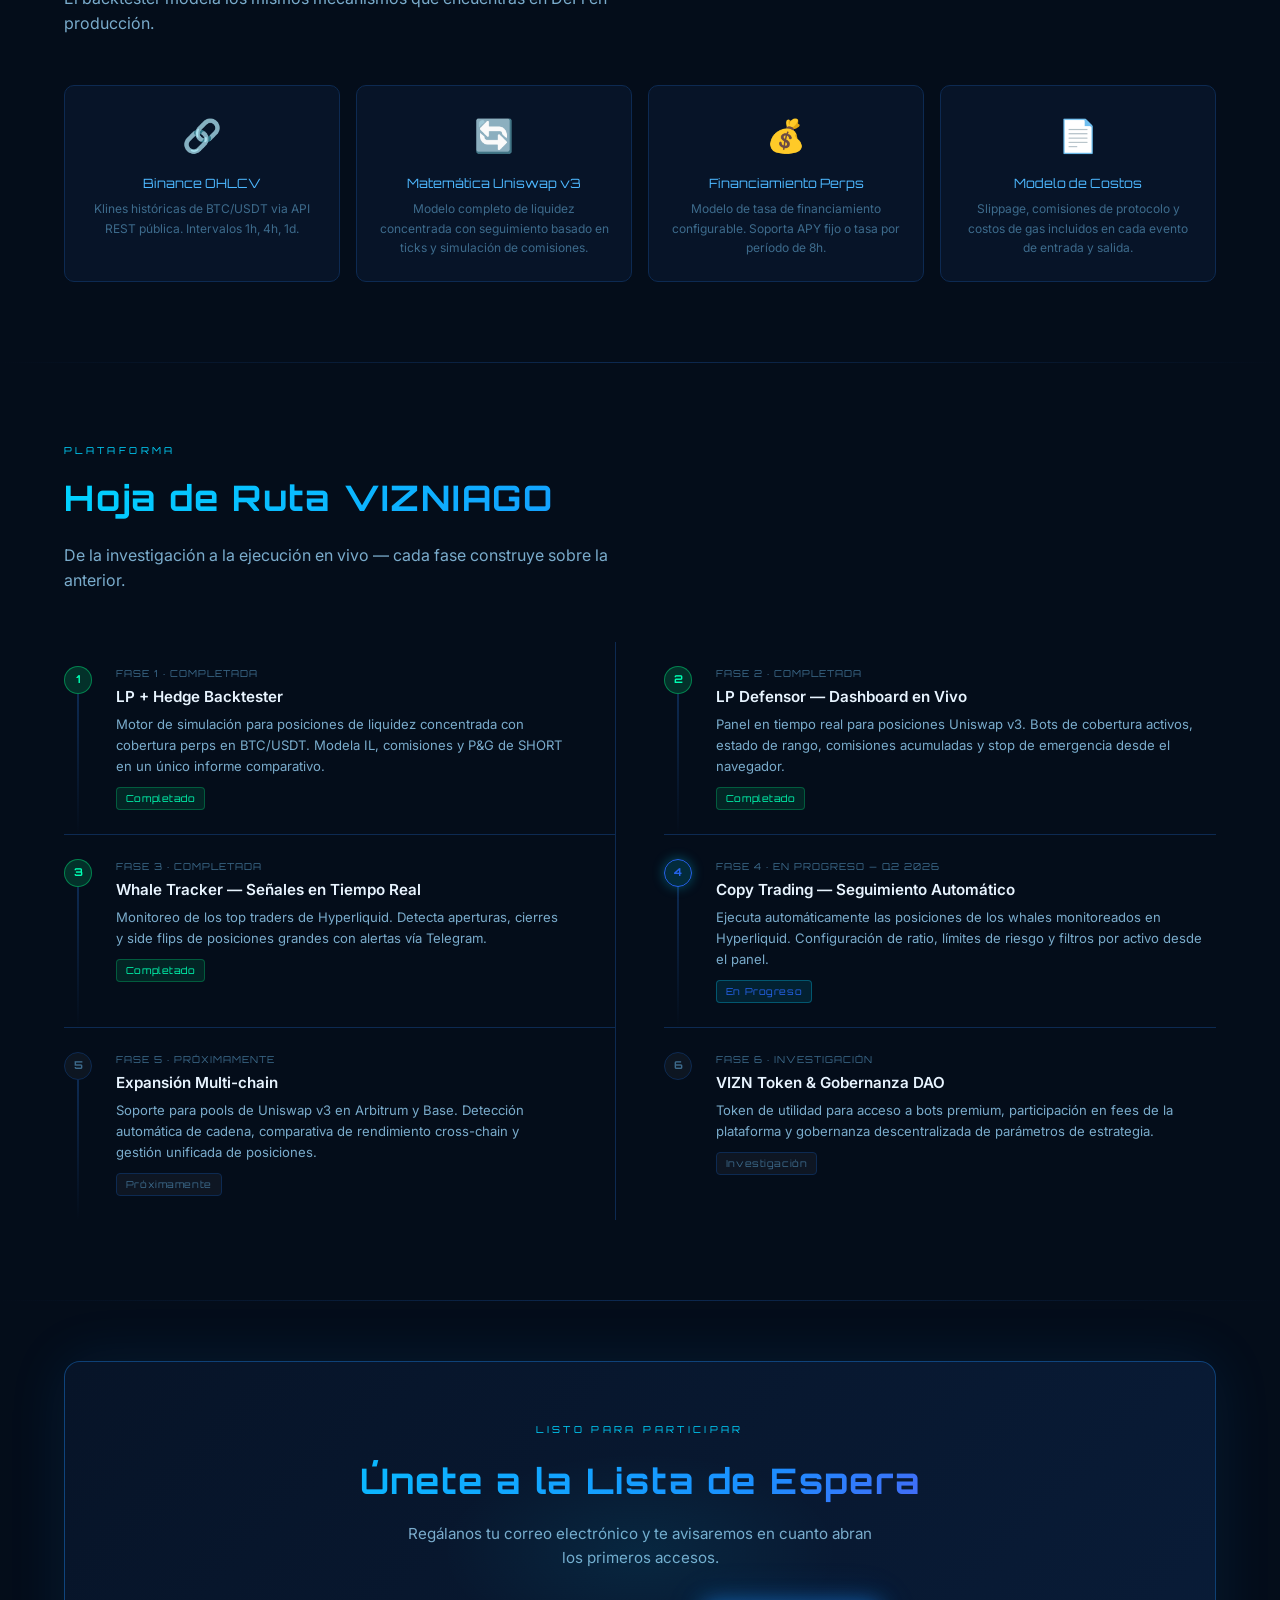
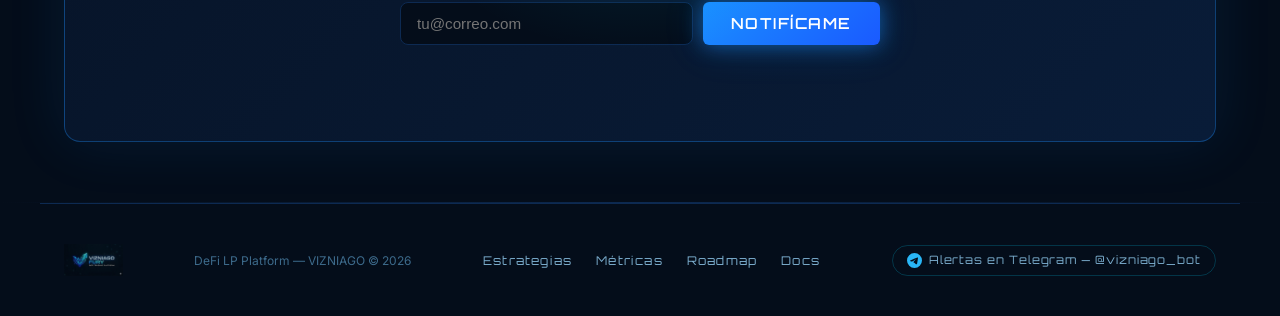
==== commit d297e6db: "Feature: extend landing animation to full bidirectional SHORT+LONG loop - Animated chart now runs a " ====
--- a/lp_hedge_backtest/landing/index.html
+++ b/lp_hedge_backtest/landing/index.html
@@ -275,9 +275,9 @@
             <div class="explainer-stat-note" id="estat-lp-note" data-i18n="bot.stat.lp.note">En rango — acumulando comisiones</div>
           </div>
           <div class="explainer-stat-card" id="ecard-hedge">
-            <div class="explainer-stat-label" data-i18n="bot.stat.hedge">P&amp;G Cobertura SHORT</div>
+            <div class="explainer-stat-label" id="estat-hedge-label" data-i18n="bot.stat.hedge.short">P&amp;G Cobertura SHORT</div>
             <div class="explainer-stat-value" id="estat-hedge" style="color:var(--color-text-muted);">$0</div>
-            <div class="explainer-stat-note" id="estat-hedge-note" data-i18n="bot.stat.hedge.note">Bot inactivo — precio en rango</div>
+            <div class="explainer-stat-note" id="estat-hedge-note" data-i18n="bot.stat.hedge.note.idle">Bot inactivo — precio en rango</div>
           </div>
           <div class="explainer-stat-card">
             <div class="explainer-stat-label" data-i18n="bot.stat.net">Resultado Neto</div>
@@ -691,33 +691,42 @@
   <script>
   /* ────────────────────────────────────────────────────────────────────
      ANIMATED CHART
-     Phases: idle (in-range) → trigger (drops) → active (below) → close
+     Full bidirectional loop:
+       idle → short trigger → short active → short close →
+       long trigger → long active → long close → (repeat)
   ──────────────────────────────────────────────────────────────────── */
   (function () {
     const canvas = document.getElementById('bot-chart');
     if (!canvas) return;
     const ctx = canvas.getContext('2d');
 
-    const P_LOWER   = 1800, P_UPPER = 2400;
-    const P_MIN     = 900,  P_MAX   = 2900;
-    const CAPITAL   = 10000;
-    const HEDGE_R   = 0.8;
-    const HIST_MAX  = 130;
-
-    // Each phase: duration (ms), target price, status class, label
+    const P_LOWER  = 1800, P_UPPER = 2400;
+    const P_MIN    = 800,  P_MAX   = 3100;
+    const CAPITAL  = 10000;
+    const HEDGE_R  = 0.8;
+    const HIST_MAX = 130;
+
+    // 7-phase bidirectional loop
     const PHASES = [
-      { ms: 3200, price: 2100, cls: 'idle',    lbl: '● Monitoring...' },
-      { ms: 1400, price: 1550, cls: 'trigger', lbl: '⚡ Hedge Triggered' },
-      { ms: 3800, price: 1280, cls: 'active',  lbl: '🛡 Hedge Active' },
-      { ms: 2200, price: 2060, cls: 'close',   lbl: '✓ Short Closed' },
+      { ms: 3000, price: 2100, cls: 'idle',         lbl: 'bot.pill.idle' },
+      { ms: 1200, price: 1550, cls: 'trigger',       lbl: 'bot.pill.short.trigger' },
+      { ms: 3500, price: 1280, cls: 'active',        lbl: 'bot.pill.short.active' },
+      { ms: 2000, price: 2060, cls: 'close',         lbl: 'bot.pill.short.close' },
+      { ms: 1200, price: 2580, cls: 'long-trigger',  lbl: 'bot.pill.long.trigger' },
+      { ms: 3500, price: 2860, cls: 'long-active',   lbl: 'bot.pill.long.active' },
+      { ms: 2000, price: 2100, cls: 'long-close',    lbl: 'bot.pill.long.close' },
     ];
 
-    let phaseIdx       = 0;
-    let phaseStart     = 0;
-    let phaseStartP    = PHASES[0].price;
-    let firstFrame     = true;
-    let priceHistory   = [];
+    let phaseIdx    = 0;
+    let phaseStart  = 0;
+    let phaseStartP = PHASES[0].price;
+    let firstFrame  = true;
+    let priceHistory = [];
     let W = 0, H = 0;
+
+    const T = k => (window.t ? window.t(k) : k);
+    const el = id => document.getElementById(id);
+    const fmt = v => '$' + Math.round(v).toLocaleString();
 
     function ease(t) { return t < 0.5 ? 2*t*t : -1+(4-2*t)*t; }
 
@@ -732,8 +741,8 @@
       }
       const t    = elapsed / PHASES[phaseIdx].ms;
       const base = phaseStartP + (PHASES[phaseIdx].price - phaseStartP) * ease(Math.min(t, 1));
-      // Add subtle oscillation in idle / active phases
-      const osc = (phaseIdx === 0 ? 35 : phaseIdx === 2 ? 18 : 0);
+      // Subtle oscillation during idle (0), short-active (2) and long-active (5)
+      const osc = (phaseIdx === 0 ? 35 : phaseIdx === 2 ? 18 : phaseIdx === 5 ? 18 : 0);
       return base + osc * Math.sin(now * 0.0018);
     }
 
@@ -752,7 +761,7 @@
     function draw(now) {
       ctx.clearRect(0, 0, W, H);
 
-      // background
+      // Background
       ctx.fillStyle = '#071428';
       ctx.fillRect(0, 0, W, H);
 
@@ -781,13 +790,14 @@
       ctx.fillStyle = 'rgba(0,255,179,0.35)';
       ctx.fillText('◈ EARNING FEES', 8, (yU + yL) / 2 + 3);
 
-      // Current price + history
+      // Current price
       const price = getPrice(now);
       priceHistory.push(price);
       if (priceHistory.length > HIST_MAX) priceHistory.shift();
 
       const below = price < P_LOWER;
-      const lineColor = below ? '#ffd600' : '#00d4ff';
+      const above = price > P_UPPER;
+      const lineColor = below ? '#ffd600' : above ? '#00ffb3' : '#00d4ff';
 
       if (priceHistory.length > 1) {
         const step   = W / (HIST_MAX - 1);
@@ -815,52 +825,73 @@
         ctx.fill();
         ctx.shadowBlur = 0;
 
-        // Price label
-        const labelY = dotY + (below ? -10 : 16);
+        // Price label (flip side when near edges)
+        const labelY = dotY + (below ? -10 : above ? 18 : 16);
         ctx.font      = 'bold 11px monospace';
         ctx.fillStyle = lineColor;
         ctx.fillText('$' + Math.round(price).toLocaleString(), W - 72, labelY);
 
-        // Below-range: hedge activation label
+        // Floating hedge label
+        ctx.font = '9px monospace';
         if (below) {
-          ctx.font      = '9px monospace';
-          ctx.fillStyle = 'rgba(255,214,0,0.55)';
-          ctx.fillText('⚡ SHORT ACTIVE', 8, yL + 30);
+          ctx.fillStyle = 'rgba(255,214,0,0.6)';
+          ctx.fillText(T('bot.anim.short.active'), 8, yL + 30);
+        } else if (above) {
+          ctx.fillStyle = 'rgba(0,255,179,0.6)';
+          ctx.fillText(T('bot.anim.long.active'), 8, yU - 18);
         }
       }
 
-      // Update status pill
-      const phase = PHASES[phaseIdx];
-      const pill  = document.getElementById('bot-status-pill');
-      if (pill && pill.textContent !== phase.lbl) {
-        pill.textContent = phase.lbl;
-        pill.className   = 'bot-status-pill bot-status-pill--' + phase.cls;
+      // ── Status pill ────────────────────────────────────────────────
+      const phase   = PHASES[phaseIdx];
+      const pillLbl = T(phase.lbl);
+      const pill    = el('bot-status-pill');
+      if (pill) {
+        const newCls = 'bot-status-pill bot-status-pill--' + phase.cls;
+        if (pill.textContent !== pillLbl) pill.textContent = pillLbl;
+        if (pill.className   !== newCls)  pill.className   = newCls;
       }
 
-      // Update live stat cards
-      const lpVal   = price >= P_LOWER ? CAPITAL : CAPITAL * (price / P_LOWER);
-      const lpLoss  = CAPITAL - lpVal;
-      const hedgeOn = price < P_LOWER;
-      const hedgeG  = hedgeOn ? lpLoss * HEDGE_R : 0;
-      const netVal  = lpVal + hedgeG;
-      const fmt     = v => '$' + Math.round(v).toLocaleString();
-
-      const el = id => document.getElementById(id);
+      // ── Stat math ─────────────────────────────────────────────────
+      const lpVal  = below ? CAPITAL * (price / P_LOWER)
+                   : above ? CAPITAL * (P_UPPER / price)
+                   : CAPITAL;
+      const lpLoss = CAPITAL - lpVal;
+      const hedgeG = (below || above) ? lpLoss * HEDGE_R : 0;
+      const netVal = lpVal + hedgeG;
+
+      // ── LP card ───────────────────────────────────────────────────
       if (el('estat-lp')) {
-        el('estat-lp').textContent      = fmt(lpVal);
-        el('estat-lp').style.color      = hedgeOn ? '#ffd600' : 'var(--color-neon-green)';
-        el('estat-lp-note').textContent = hedgeOn
-          ? `Fuera de rango — pérdida: -$${Math.round(lpLoss).toLocaleString()}`
-          : 'En rango — acumulando comisiones';
+        el('estat-lp').textContent = fmt(lpVal);
+        el('estat-lp').style.color = below ? '#ffd600'
+                                   : above ? '#00ffb3'
+                                   : 'var(--color-neon-green)';
+        el('estat-lp-note').textContent = below
+          ? T('bot.stat.lp.note.below') + ' -$' + Math.round(lpLoss).toLocaleString()
+          : above
+            ? T('bot.stat.lp.note.above')
+            : T('bot.stat.lp.note.in');
       }
+
+      // ── Hedge card ────────────────────────────────────────────────
       if (el('estat-hedge')) {
-        el('estat-hedge').textContent      = hedgeOn ? '+' + fmt(hedgeG) : '$0';
-        el('estat-hedge').style.color      = hedgeOn ? 'var(--color-neon-green)' : 'var(--color-text-muted)';
-        el('estat-hedge-note').textContent = hedgeOn ? 'SHORT activo — compensando pérdida' : 'Bot inactivo — precio en rango';
+        const hedgeOn = below || above;
+        el('estat-hedge-label').textContent = above
+          ? T('bot.stat.hedge.long')
+          : T('bot.stat.hedge.short');
+        el('estat-hedge').textContent  = hedgeOn ? '+' + fmt(hedgeG) : '$0';
+        el('estat-hedge').style.color  = hedgeOn ? 'var(--color-neon-green)' : 'var(--color-text-muted)';
+        el('estat-hedge-note').textContent = below ? T('bot.stat.hedge.note.short')
+                                           : above ? T('bot.stat.hedge.note.long')
+                                           : T('bot.stat.hedge.note.idle');
       }
+
+      // ── Net card ──────────────────────────────────────────────────
       if (el('estat-net')) {
         el('estat-net').textContent = fmt(netVal);
-        el('estat-net').style.color = netVal >= CAPITAL * 0.96 ? 'var(--color-neon-cyan)' : 'var(--color-neon-green)';
+        el('estat-net').style.color = netVal >= CAPITAL * 0.96
+          ? 'var(--color-neon-cyan)'
+          : 'var(--color-neon-green)';
       }
 
       requestAnimationFrame(draw);
--- a/lp_hedge_backtest/landing/global.css
+++ b/lp_hedge_backtest/landing/global.css
@@ -804,10 +804,13 @@
   font-weight: 700;
   transition: all 0.4s ease;
 }
-.bot-status-pill--idle    { background: rgba(26,143,255,0.1);  border: 1px solid rgba(26,143,255,0.4);  color: var(--color-neon-blue); }
-.bot-status-pill--trigger { background: rgba(255,214,0,0.12);  border: 1px solid rgba(255,214,0,0.5);   color: #ffd600; }
-.bot-status-pill--active  { background: rgba(0,255,179,0.1);   border: 1px solid rgba(0,255,179,0.4);   color: var(--color-neon-green); }
-.bot-status-pill--close   { background: rgba(0,212,255,0.1);   border: 1px solid rgba(0,212,255,0.35);  color: var(--color-neon-cyan); }
+.bot-status-pill--idle         { background: rgba(26,143,255,0.1);  border: 1px solid rgba(26,143,255,0.4);  color: var(--color-neon-blue); }
+.bot-status-pill--trigger      { background: rgba(255,214,0,0.12);  border: 1px solid rgba(255,214,0,0.5);   color: #ffd600; }
+.bot-status-pill--active       { background: rgba(0,255,179,0.1);   border: 1px solid rgba(0,255,179,0.4);   color: var(--color-neon-green); }
+.bot-status-pill--close        { background: rgba(0,212,255,0.1);   border: 1px solid rgba(0,212,255,0.35);  color: var(--color-neon-cyan); }
+.bot-status-pill--long-trigger { background: rgba(0,255,179,0.08);  border: 1px solid rgba(0,255,179,0.45);  color: var(--color-neon-green); }
+.bot-status-pill--long-active  { background: rgba(0,255,179,0.18);  border: 1px solid rgba(0,255,179,0.65);  color: var(--color-neon-green); }
+.bot-status-pill--long-close   { background: rgba(0,212,255,0.1);   border: 1px solid rgba(0,212,255,0.35);  color: var(--color-neon-cyan); }
 
 /* Live stat cards (right column) */
 .explainer-stats { display: flex; flex-direction: column; gap: 14px; }
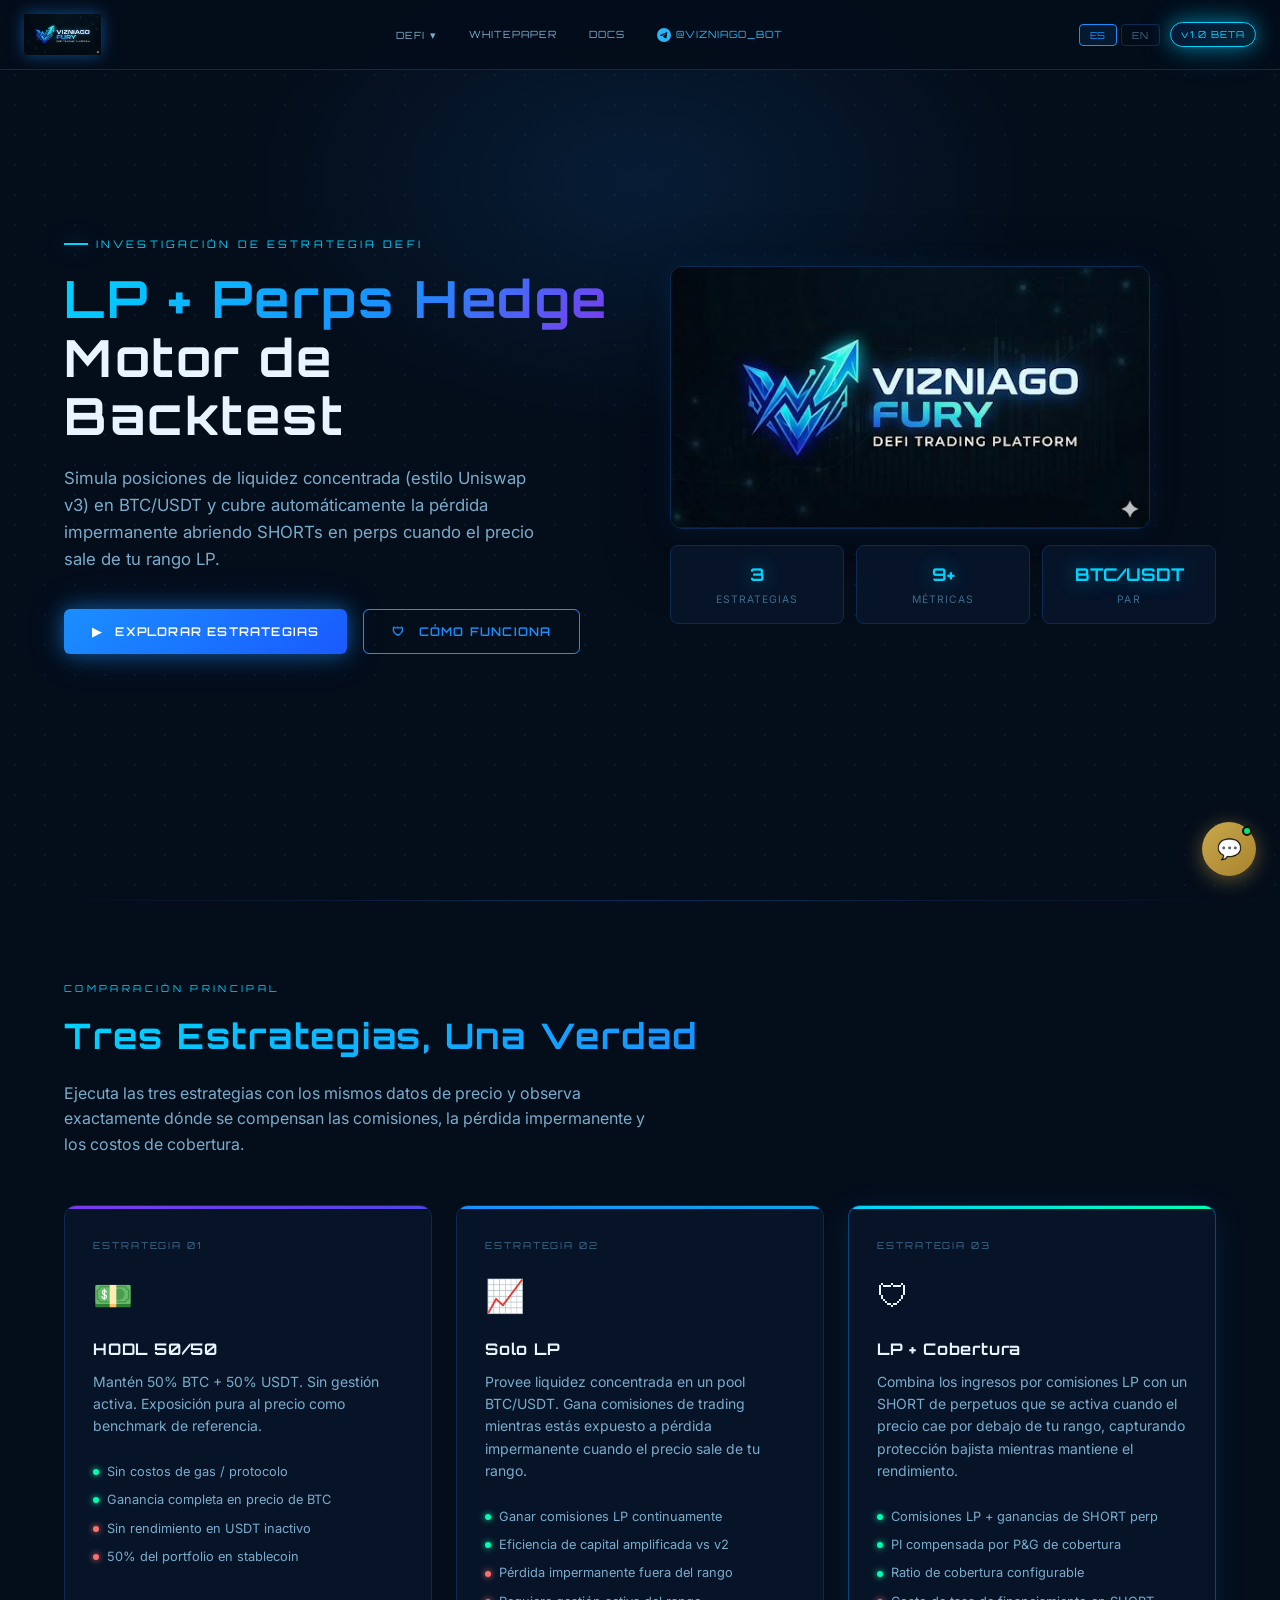
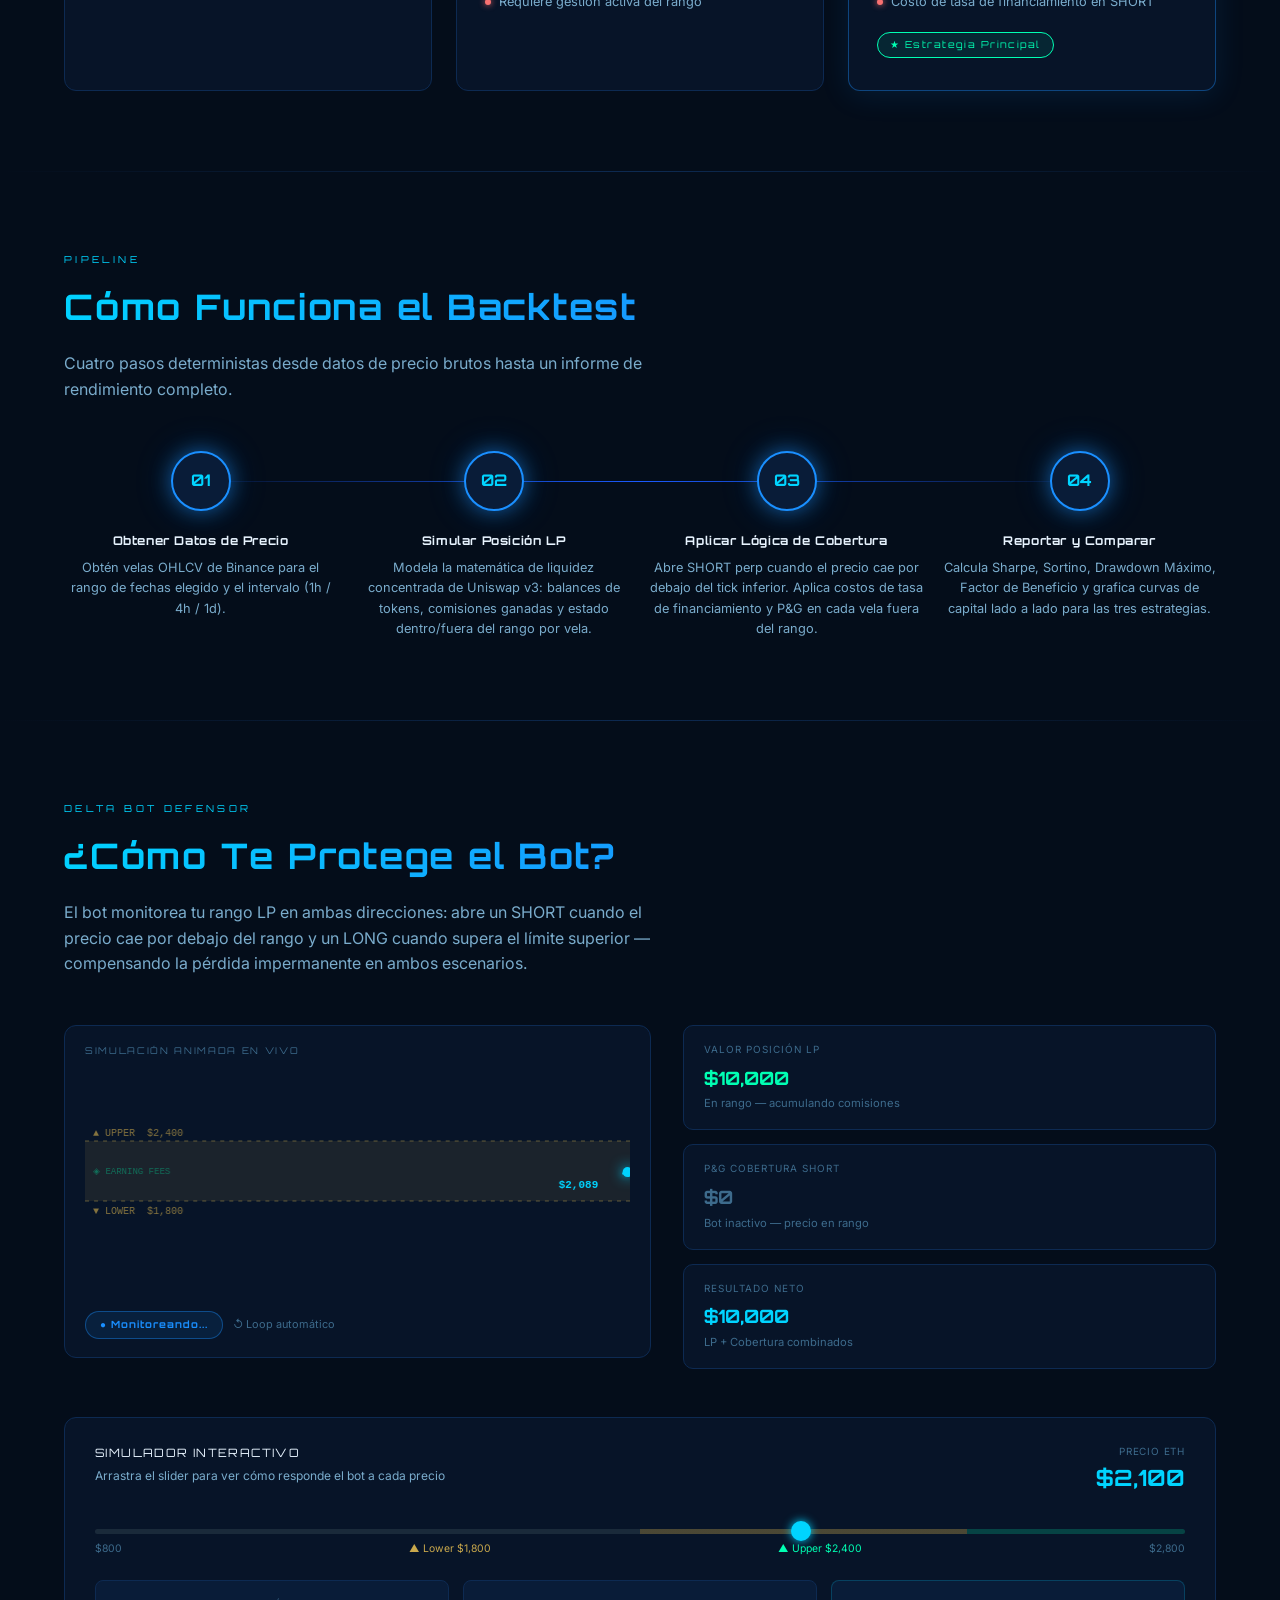
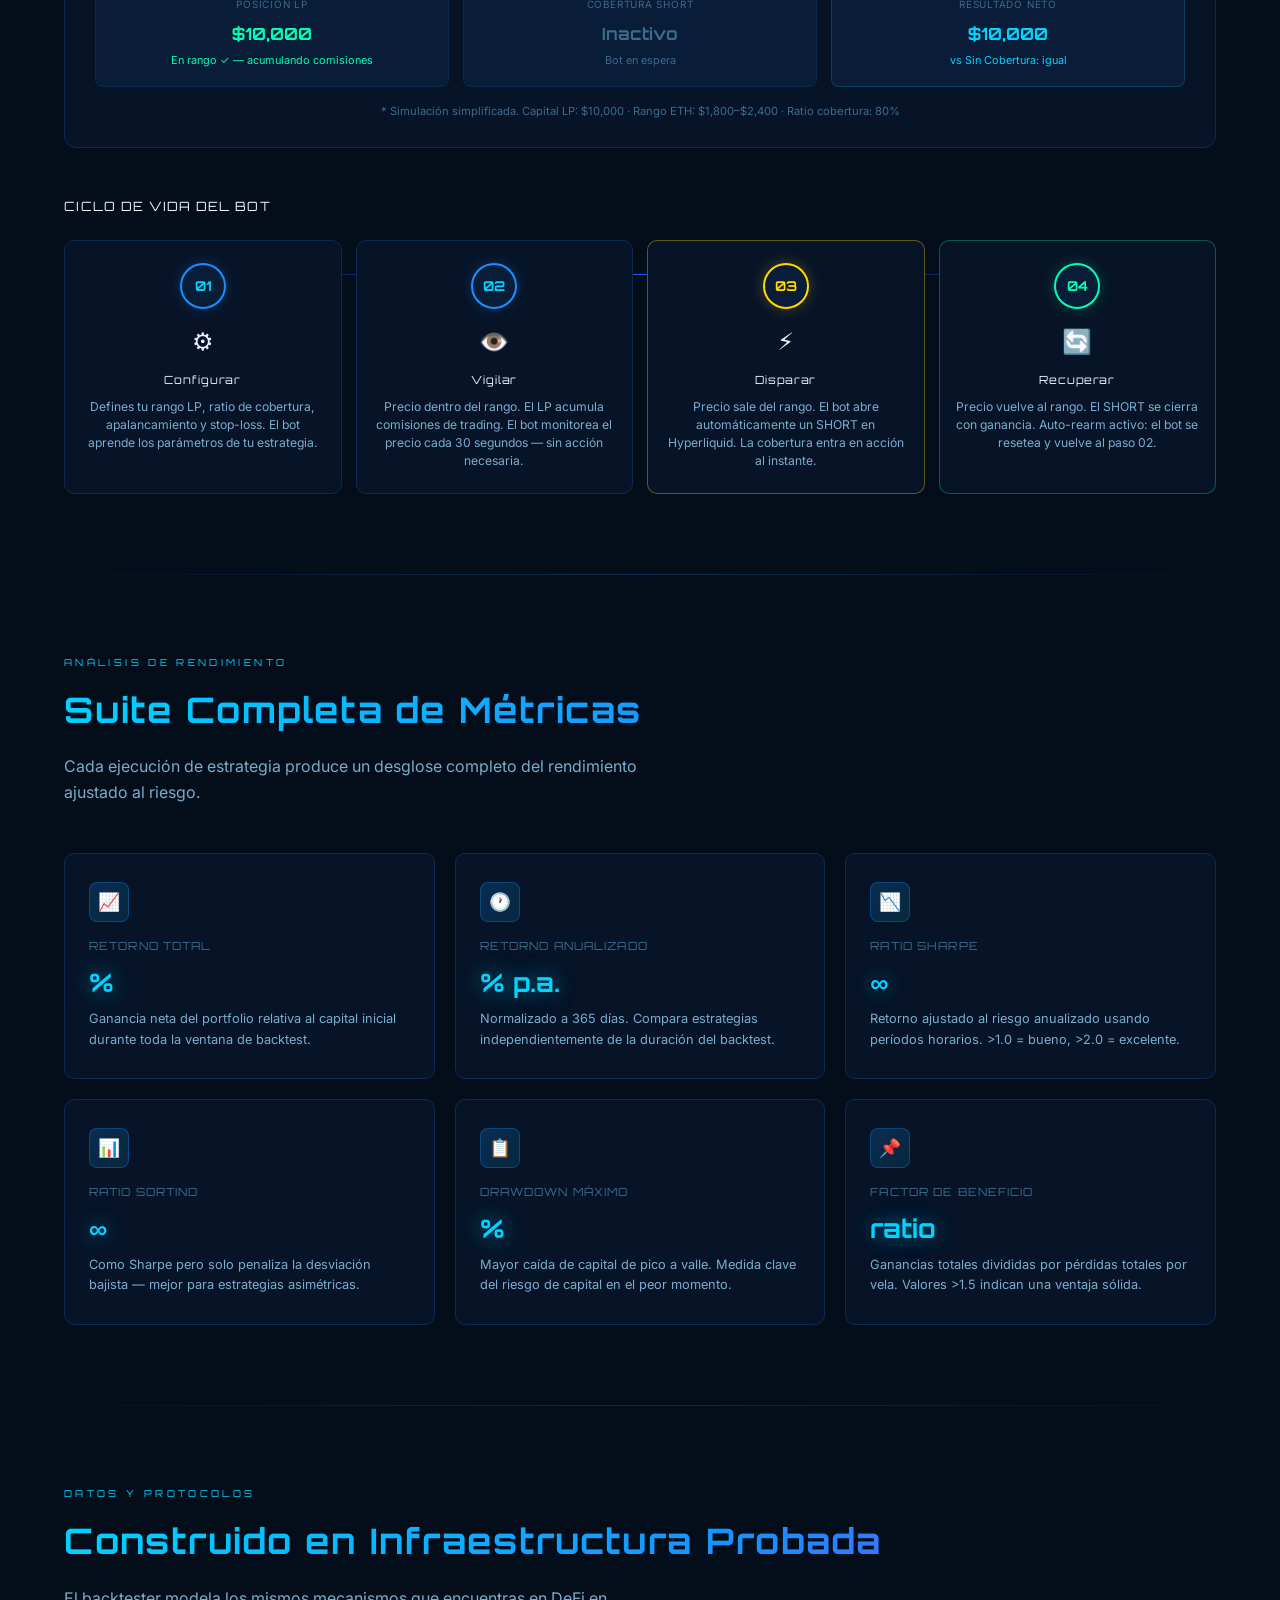
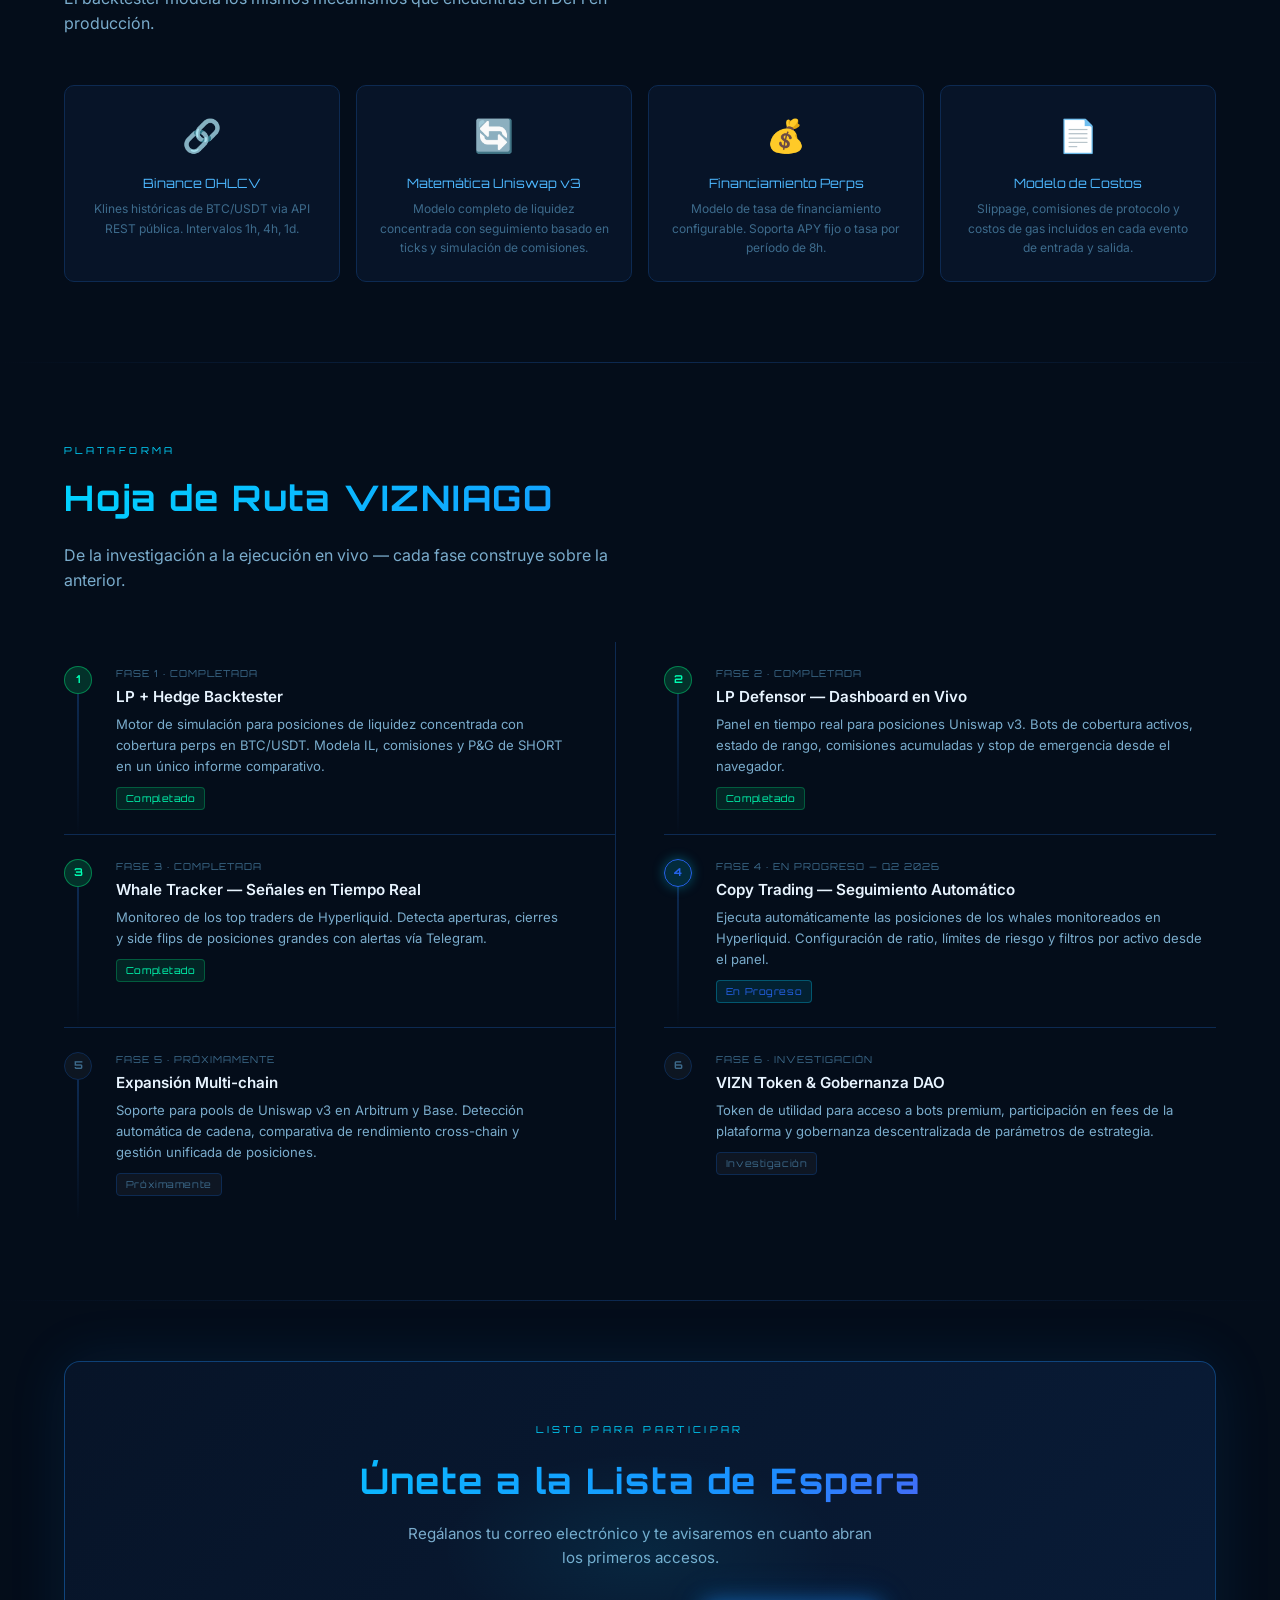
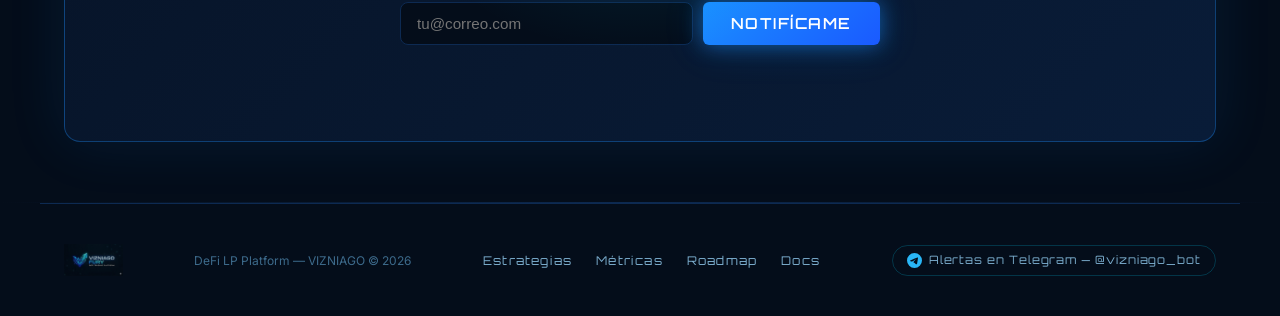
==== commit 2aa6461b: "Feature: Wallet Guardian page + live log 72h persistence - Add landing/wallet/ — new Wallet Manager " ====
--- a/lp_hedge_backtest/landing/index.html
+++ b/lp_hedge_backtest/landing/index.html
@@ -41,6 +41,13 @@
             <div class="nav-dd-text">
               <span class="nav-dd-label">Whale Tracker</span>
               <span class="nav-dd-sub">Señales en tiempo real</span>
+            </div>
+          </a>
+          <a href="wallet/index.html" class="nav-dd-item">
+            <span class="nav-dd-icon">🛡️</span>
+            <div class="nav-dd-text">
+              <span class="nav-dd-label">Wallet Manager</span>
+              <span class="nav-dd-sub">Protección de wallets</span>
             </div>
           </a>
         </div>
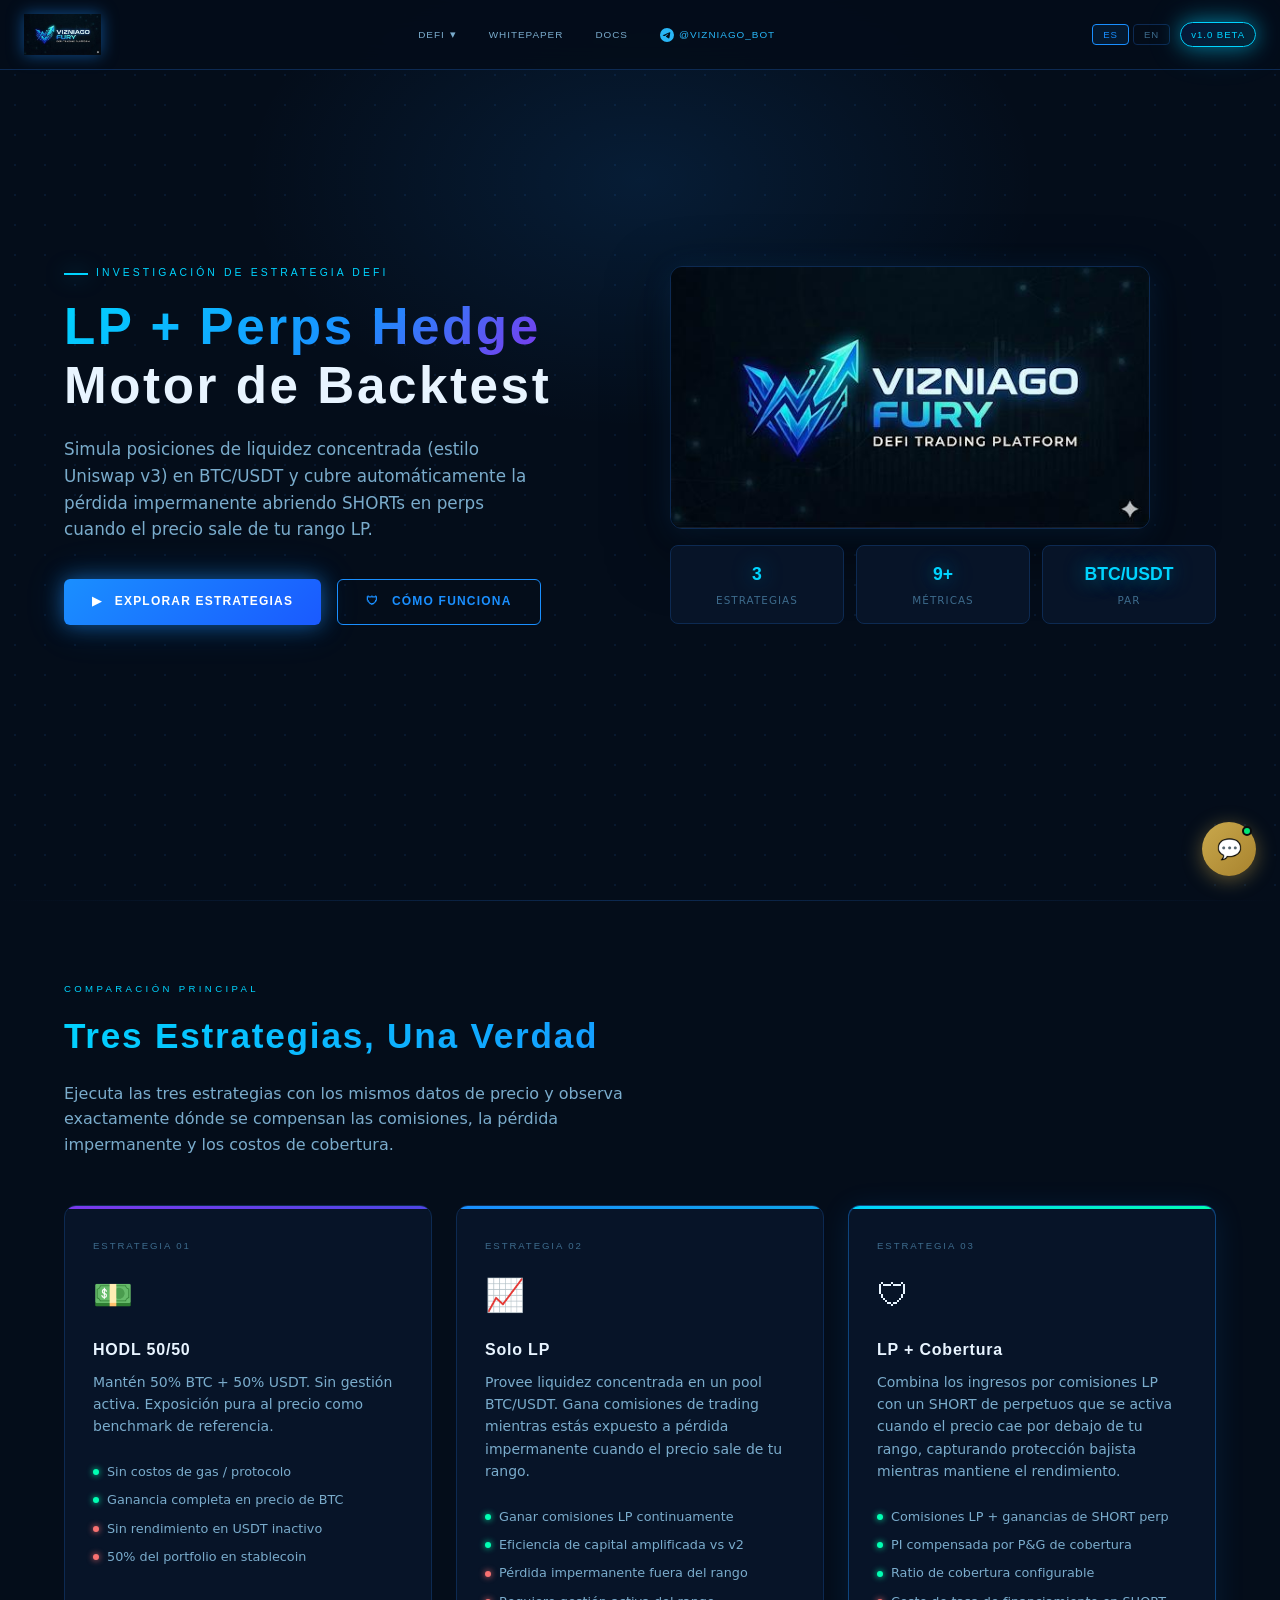
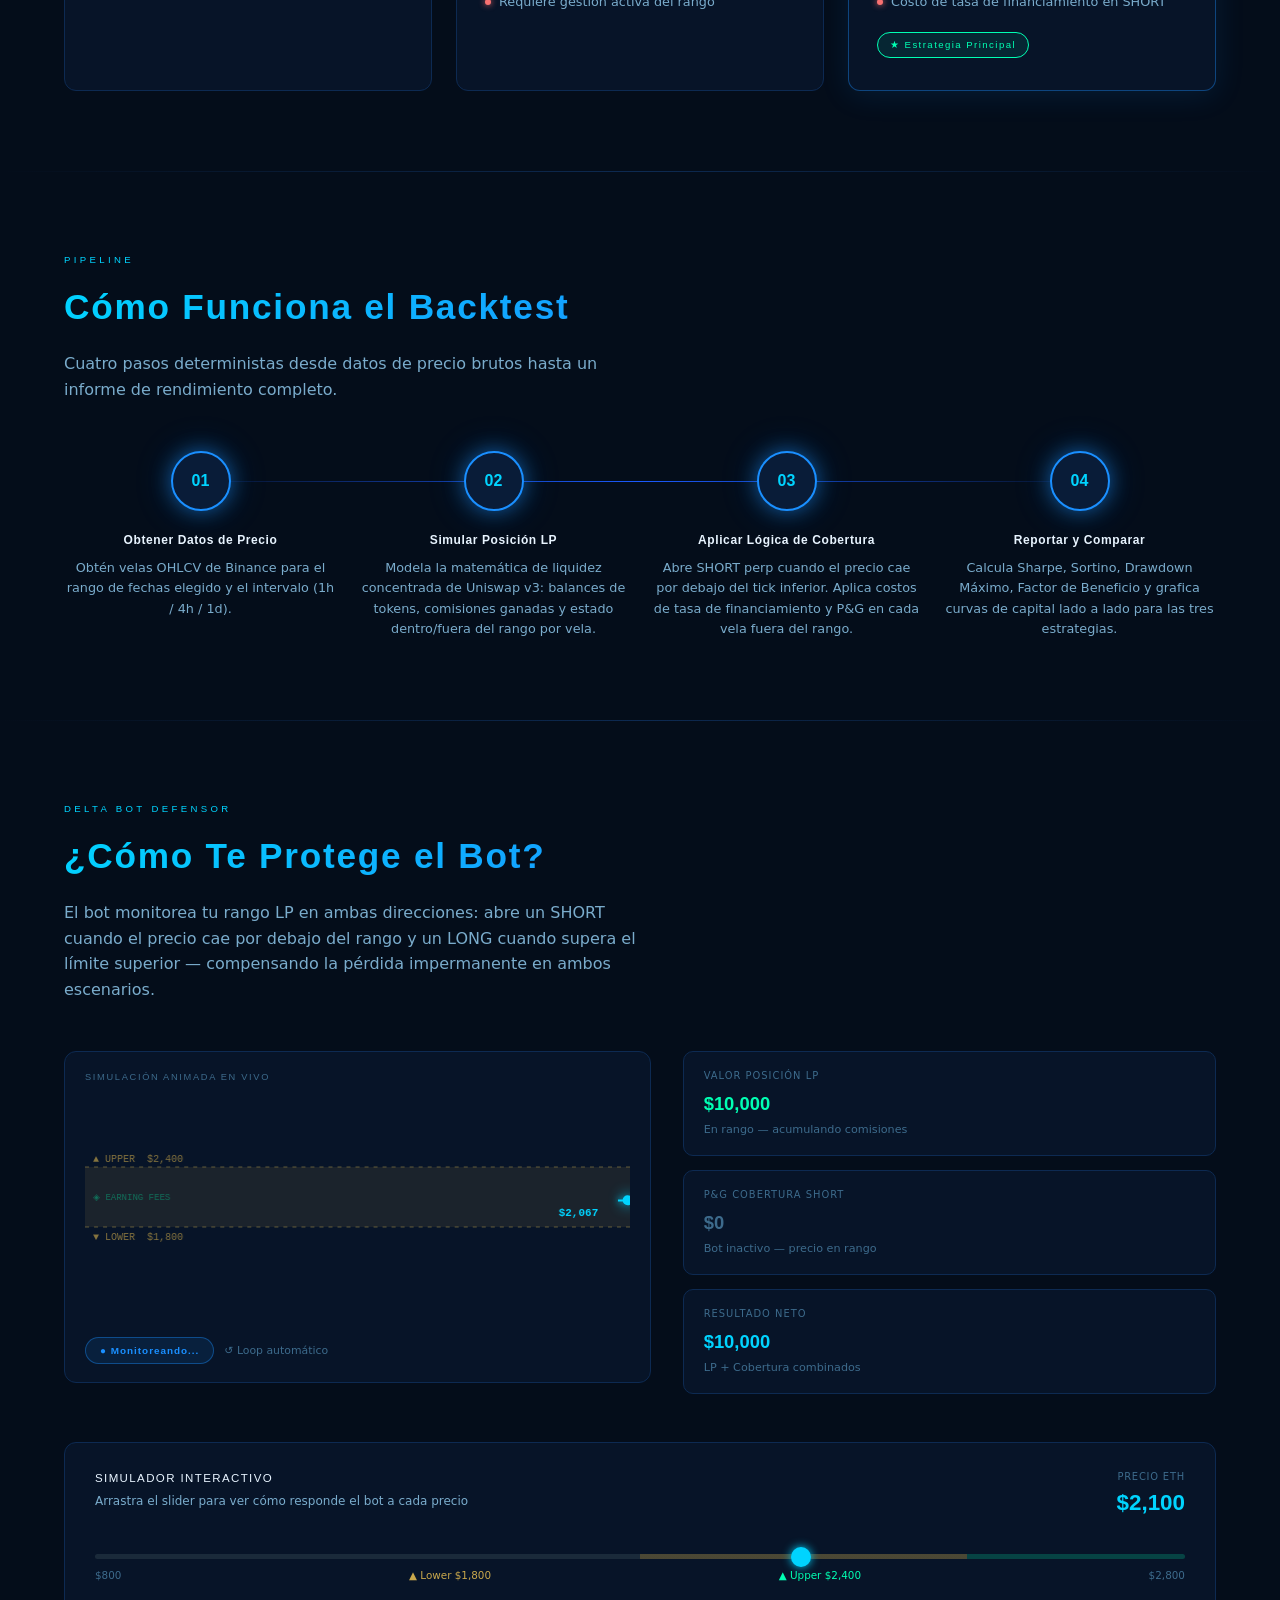
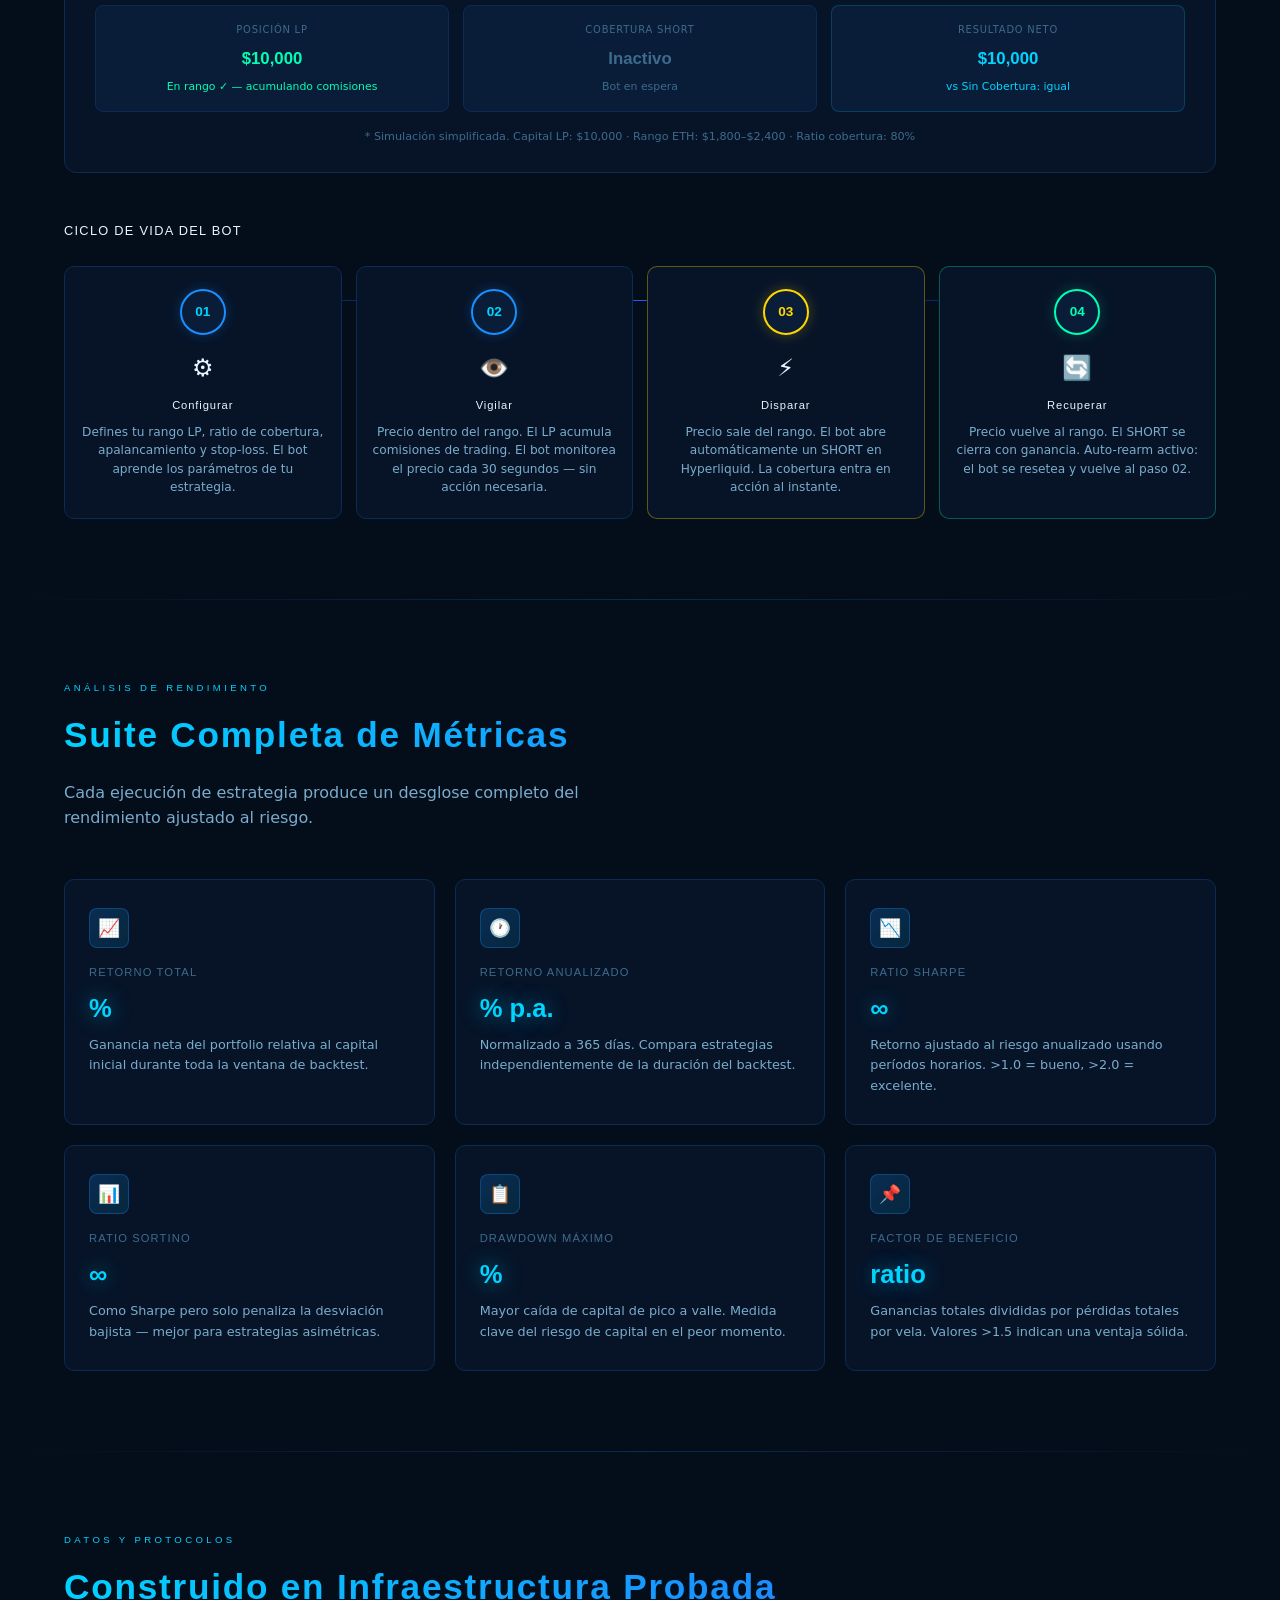
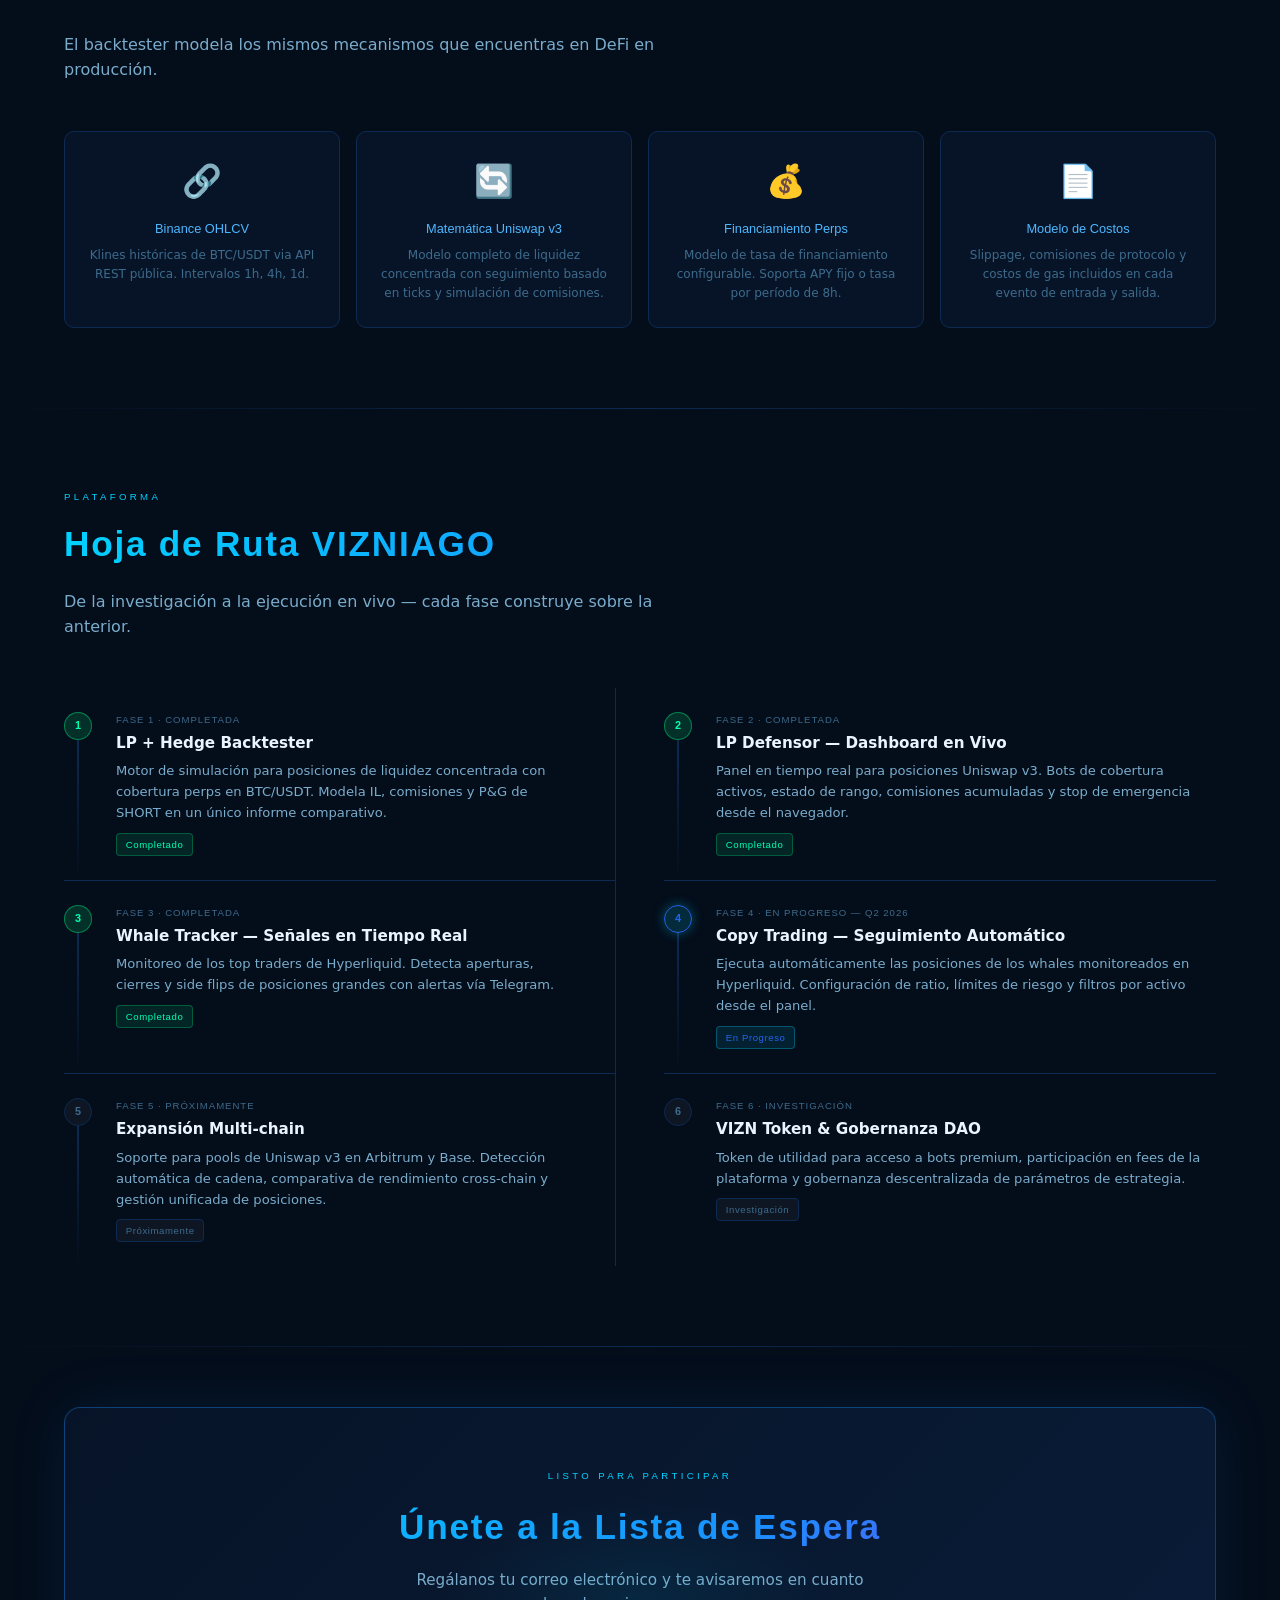
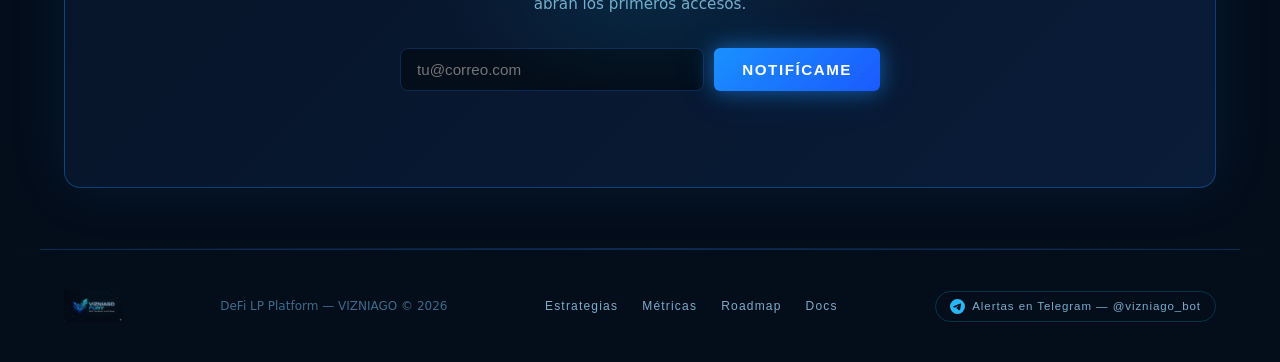
==== commit 7e852c0e: "UX: reorder DeFi menu — Wallet → LP Defensor → Explorar → Whale (all pages) Investor-requested reord" ====
--- a/lp_hedge_backtest/landing/index.html
+++ b/lp_hedge_backtest/landing/index.html
@@ -29,6 +29,13 @@
           DeFi <span class="nav-caret">▾</span>
         </button>
         <div class="nav-dd-menu">
+          <a href="wallet/index.html" class="nav-dd-item">
+            <span class="nav-dd-icon">🛡️</span>
+            <div class="nav-dd-text">
+              <span class="nav-dd-label">Wallet Manager</span>
+              <span class="nav-dd-sub">Protección de wallets</span>
+            </div>
+          </a>
           <a href="dashboard/index.html" class="nav-dd-item">
             <span class="nav-dd-icon">📊</span>
             <div class="nav-dd-text">
@@ -36,18 +43,18 @@
               <span class="nav-dd-sub" data-i18n="nav.defi.dashboard.sub">Bots LP en vivo</span>
             </div>
           </a>
+          <a href="explore/index.html" class="nav-dd-item">
+            <span class="nav-dd-icon">🔍</span>
+            <div class="nav-dd-text">
+              <span class="nav-dd-label">Explorar</span>
+              <span class="nav-dd-sub">Busca posiciones LP</span>
+            </div>
+          </a>
           <a href="whale/index.html" class="nav-dd-item">
             <span class="nav-dd-icon">🐋</span>
             <div class="nav-dd-text">
               <span class="nav-dd-label">Whale Tracker</span>
               <span class="nav-dd-sub">Señales en tiempo real</span>
-            </div>
-          </a>
-          <a href="wallet/index.html" class="nav-dd-item">
-            <span class="nav-dd-icon">🛡️</span>
-            <div class="nav-dd-text">
-              <span class="nav-dd-label">Wallet Manager</span>
-              <span class="nav-dd-sub">Protección de wallets</span>
             </div>
           </a>
         </div>
--- a/lp_hedge_backtest/landing/global.css
+++ b/lp_hedge_backtest/landing/global.css
@@ -3,8 +3,15 @@
    LP + Perps Hedge Backtester Landing Page
    ============================================================ */
 
-/* ---------- Fonts ---------- */
-@import url('https://fonts.googleapis.com/css2?family=Orbitron:wght@400;600;700;900&family=Inter:wght@300;400;500;600&display=swap');
+/* ---------- Fonts (self-hosted — no Google CDN dependency) ---------- */
+@font-face { font-family: 'Orbitron'; font-style: normal; font-weight: 400; font-display: swap; src: url('/trading/lp-hedge/fonts/orbitron-400.woff2') format('woff2'); }
+@font-face { font-family: 'Orbitron'; font-style: normal; font-weight: 600; font-display: swap; src: url('/trading/lp-hedge/fonts/orbitron-600.woff2') format('woff2'); }
+@font-face { font-family: 'Orbitron'; font-style: normal; font-weight: 700; font-display: swap; src: url('/trading/lp-hedge/fonts/orbitron-700.woff2') format('woff2'); }
+@font-face { font-family: 'Orbitron'; font-style: normal; font-weight: 900; font-display: swap; src: url('/trading/lp-hedge/fonts/orbitron-900.woff2') format('woff2'); }
+@font-face { font-family: 'Inter'; font-style: normal; font-weight: 300; font-display: swap; src: url('/trading/lp-hedge/fonts/inter-300.woff2') format('woff2'); }
+@font-face { font-family: 'Inter'; font-style: normal; font-weight: 400; font-display: swap; src: url('/trading/lp-hedge/fonts/inter-400.woff2') format('woff2'); }
+@font-face { font-family: 'Inter'; font-style: normal; font-weight: 500; font-display: swap; src: url('/trading/lp-hedge/fonts/inter-500.woff2') format('woff2'); }
+@font-face { font-family: 'Inter'; font-style: normal; font-weight: 600; font-display: swap; src: url('/trading/lp-hedge/fonts/inter-600.woff2') format('woff2'); }
 
 /* ---------- CSS Variables ---------- */
 :root {
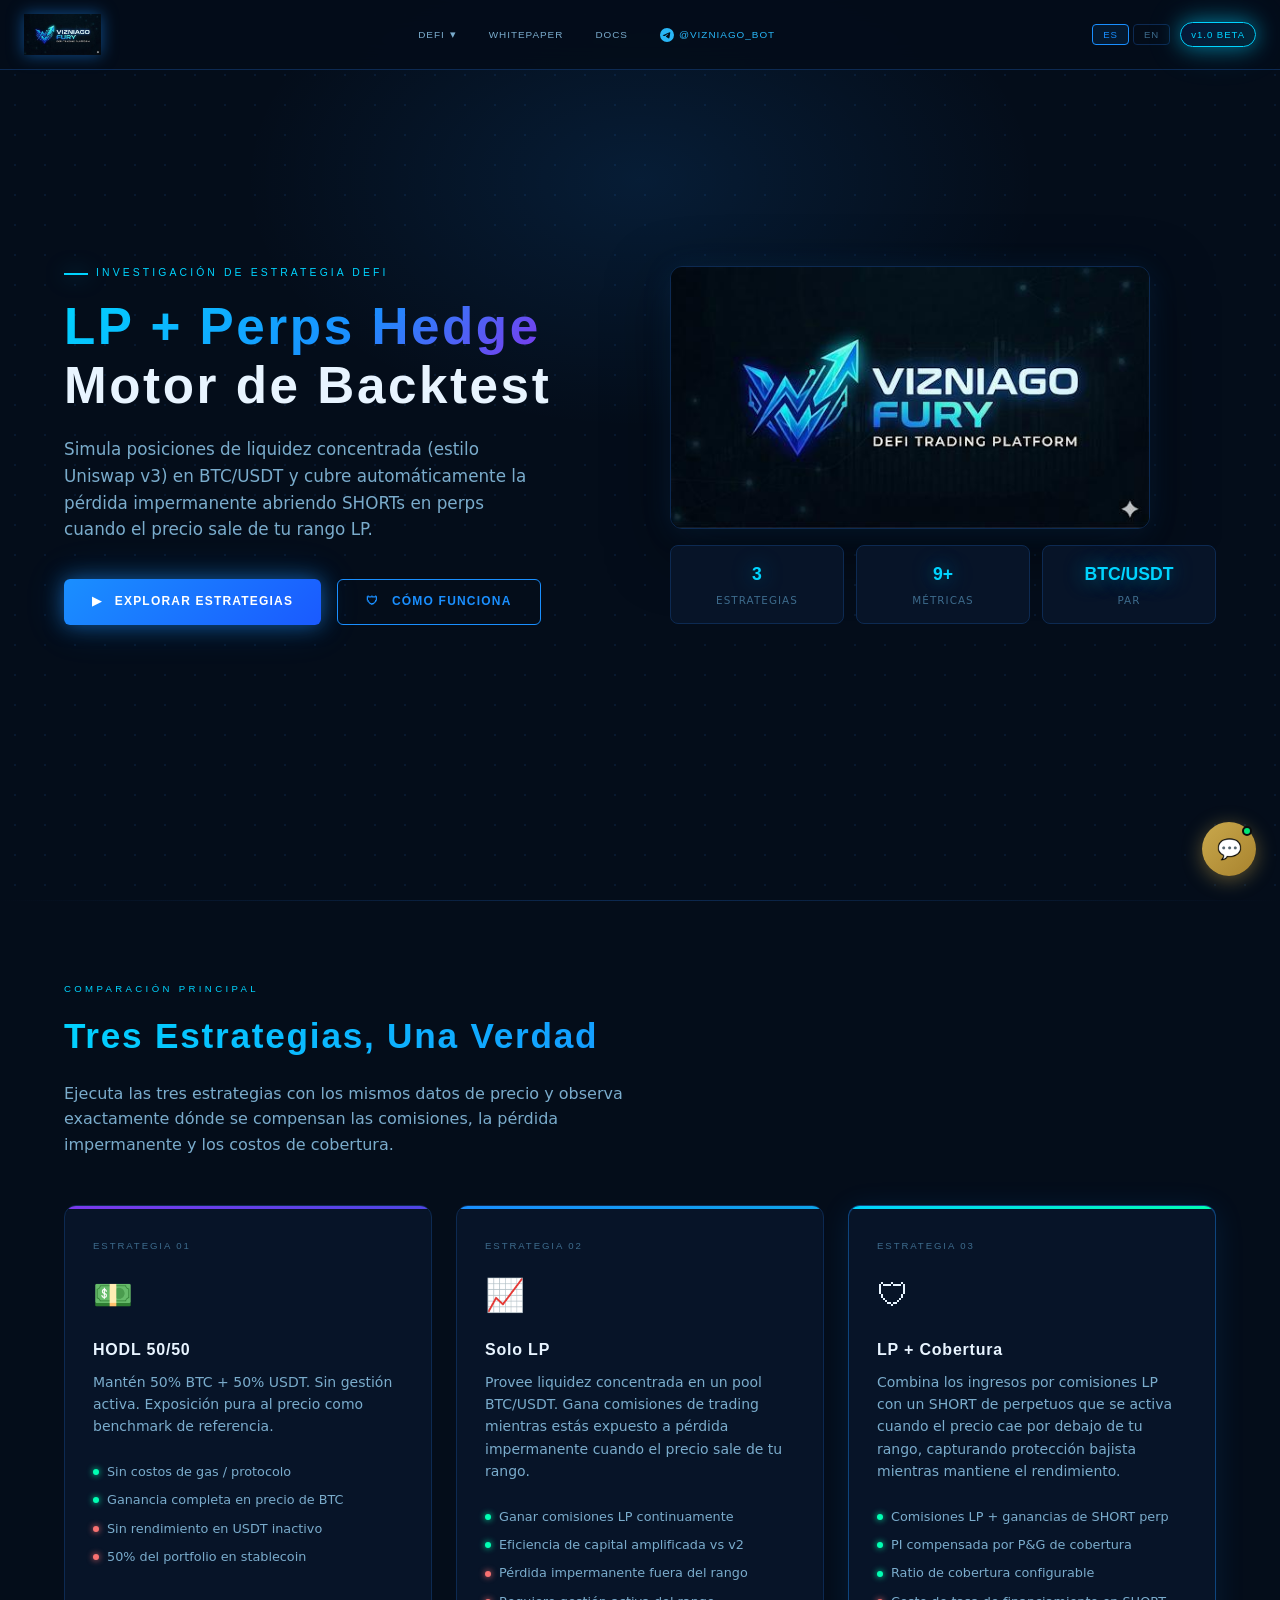
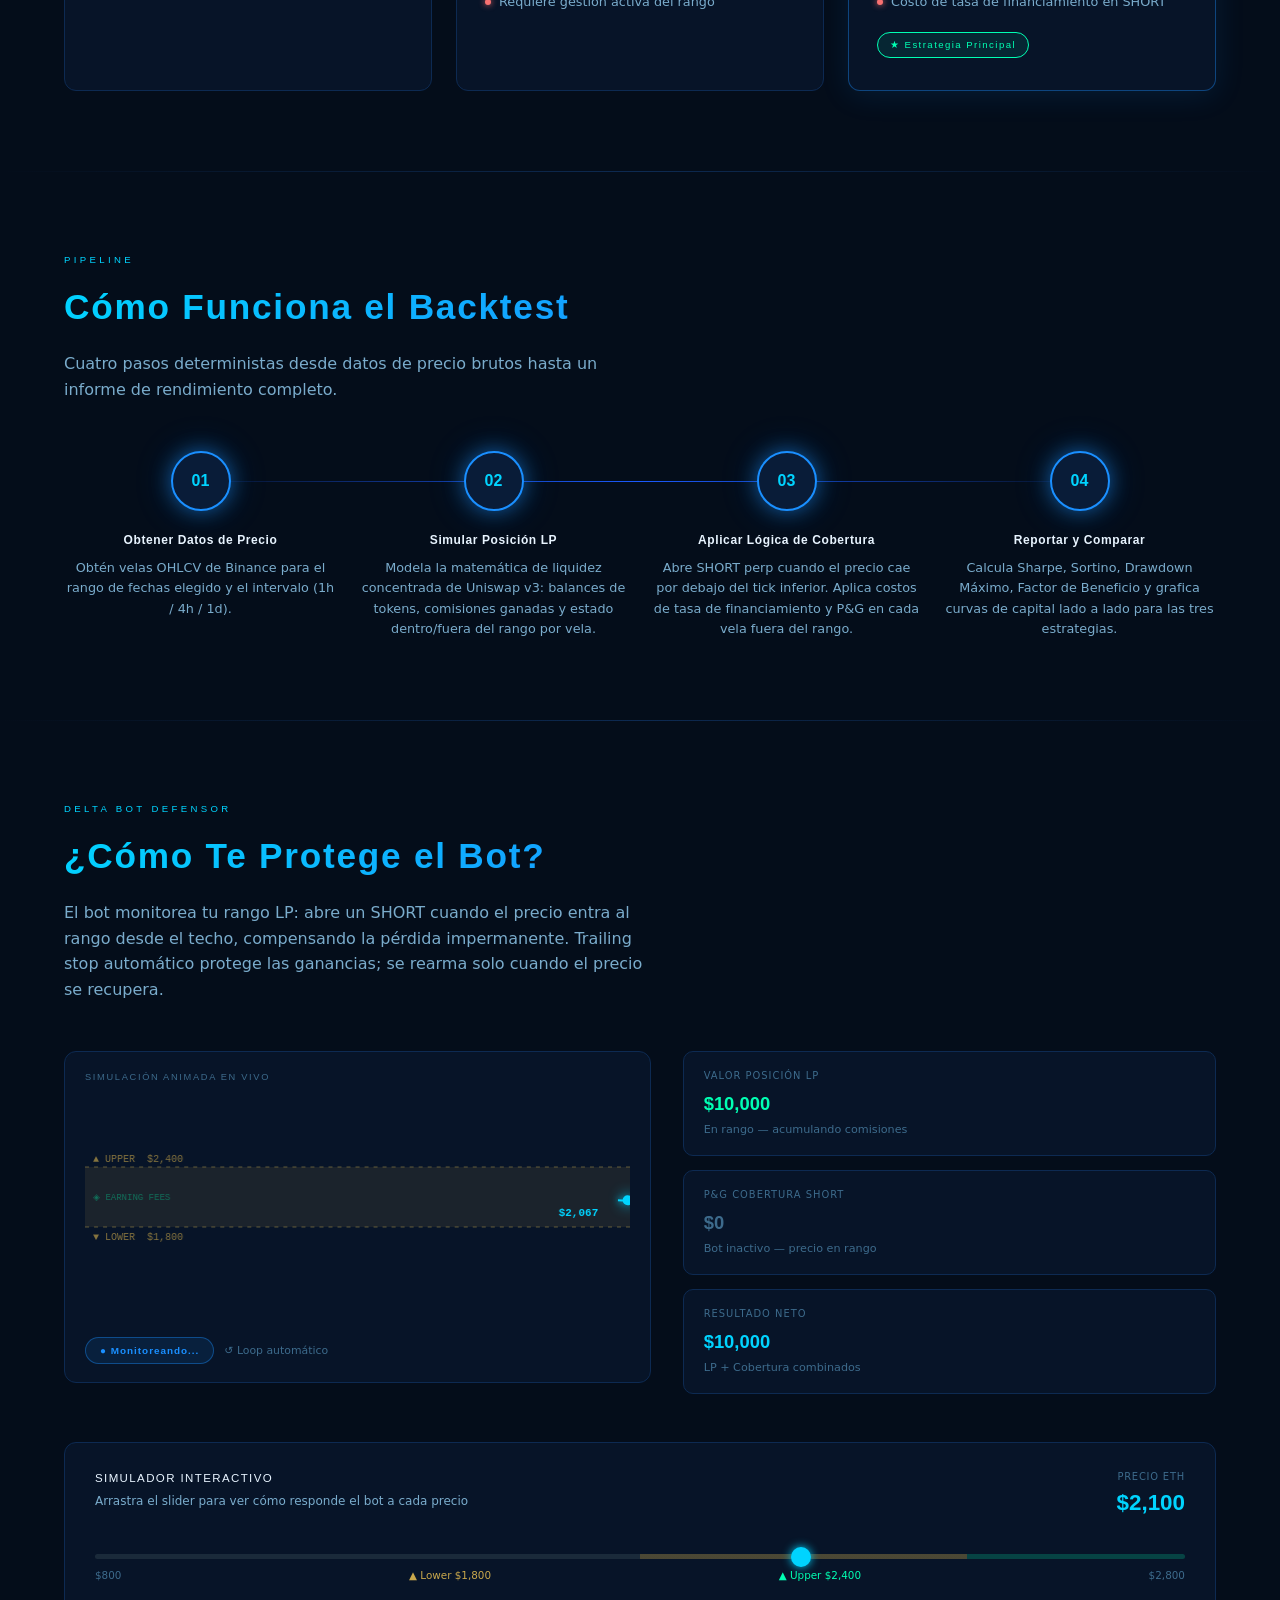
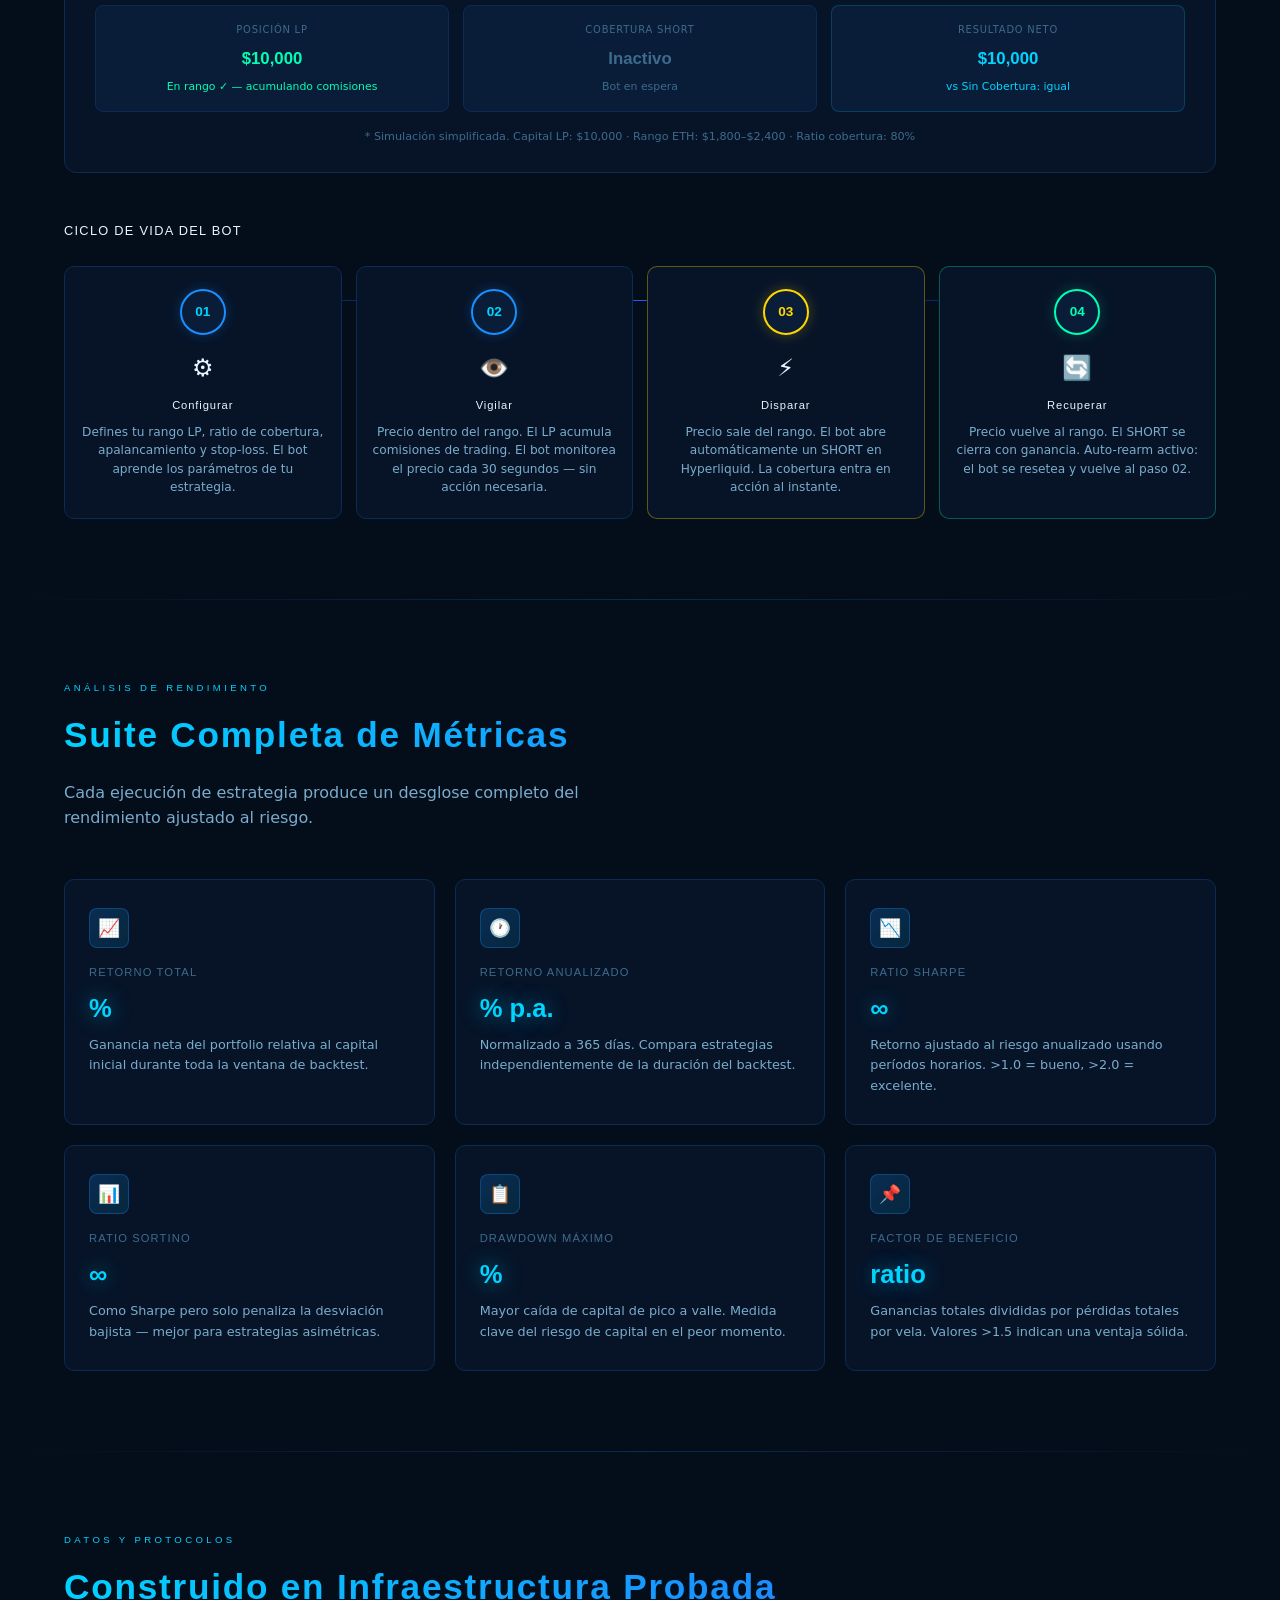
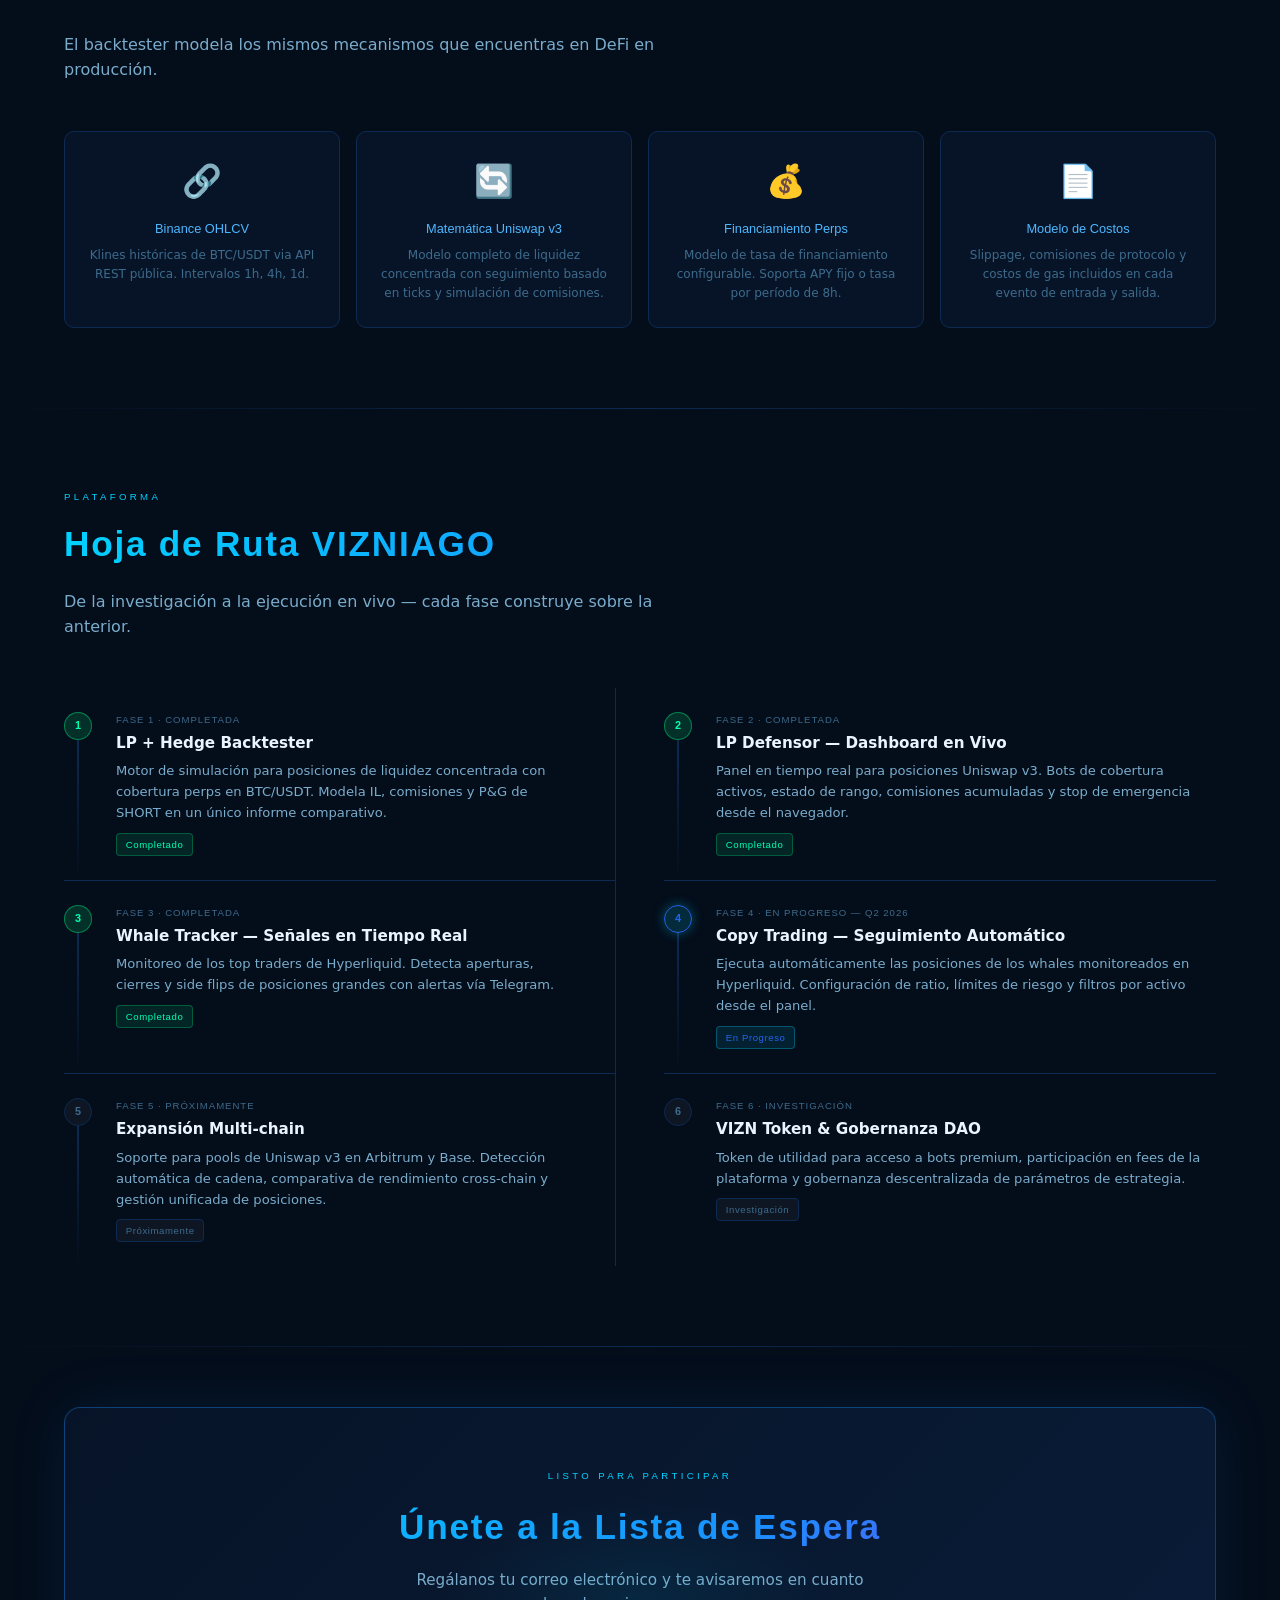
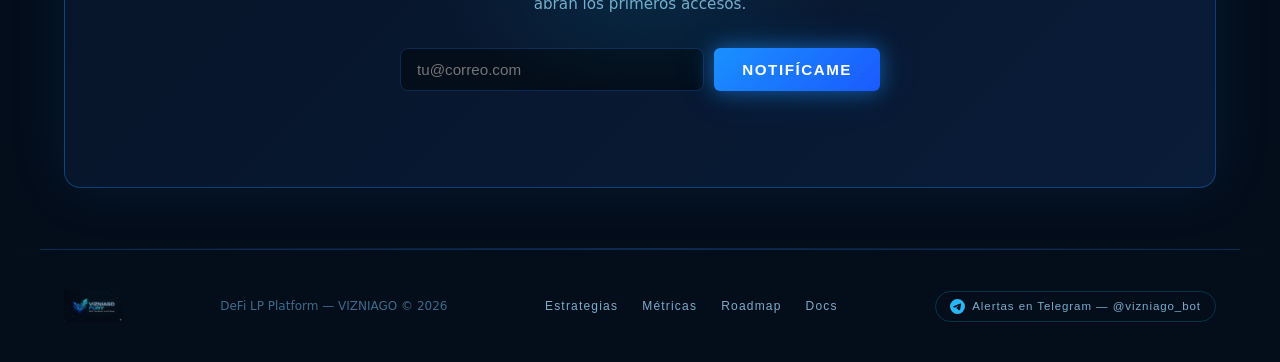
==== commit 7dfd4365: "Feat: LP Signal Lab — Phase 2/3/4 full deploy Backend: - models.py: SignalSource, SignalEvent, Signa" ====
--- a/lp_hedge_backtest/landing/index.html
+++ b/lp_hedge_backtest/landing/index.html
@@ -57,6 +57,13 @@
               <span class="nav-dd-sub">Señales en tiempo real</span>
             </div>
           </a>
+          <a href="signal_lab/index.html" class="nav-dd-item">
+            <span class="nav-dd-icon">🧪</span>
+            <div class="nav-dd-text">
+              <span class="nav-dd-label">LP Signal Lab</span>
+              <span class="nav-dd-sub">Señales + rango LP</span>
+            </div>
+          </a>
         </div>
       </div>
 
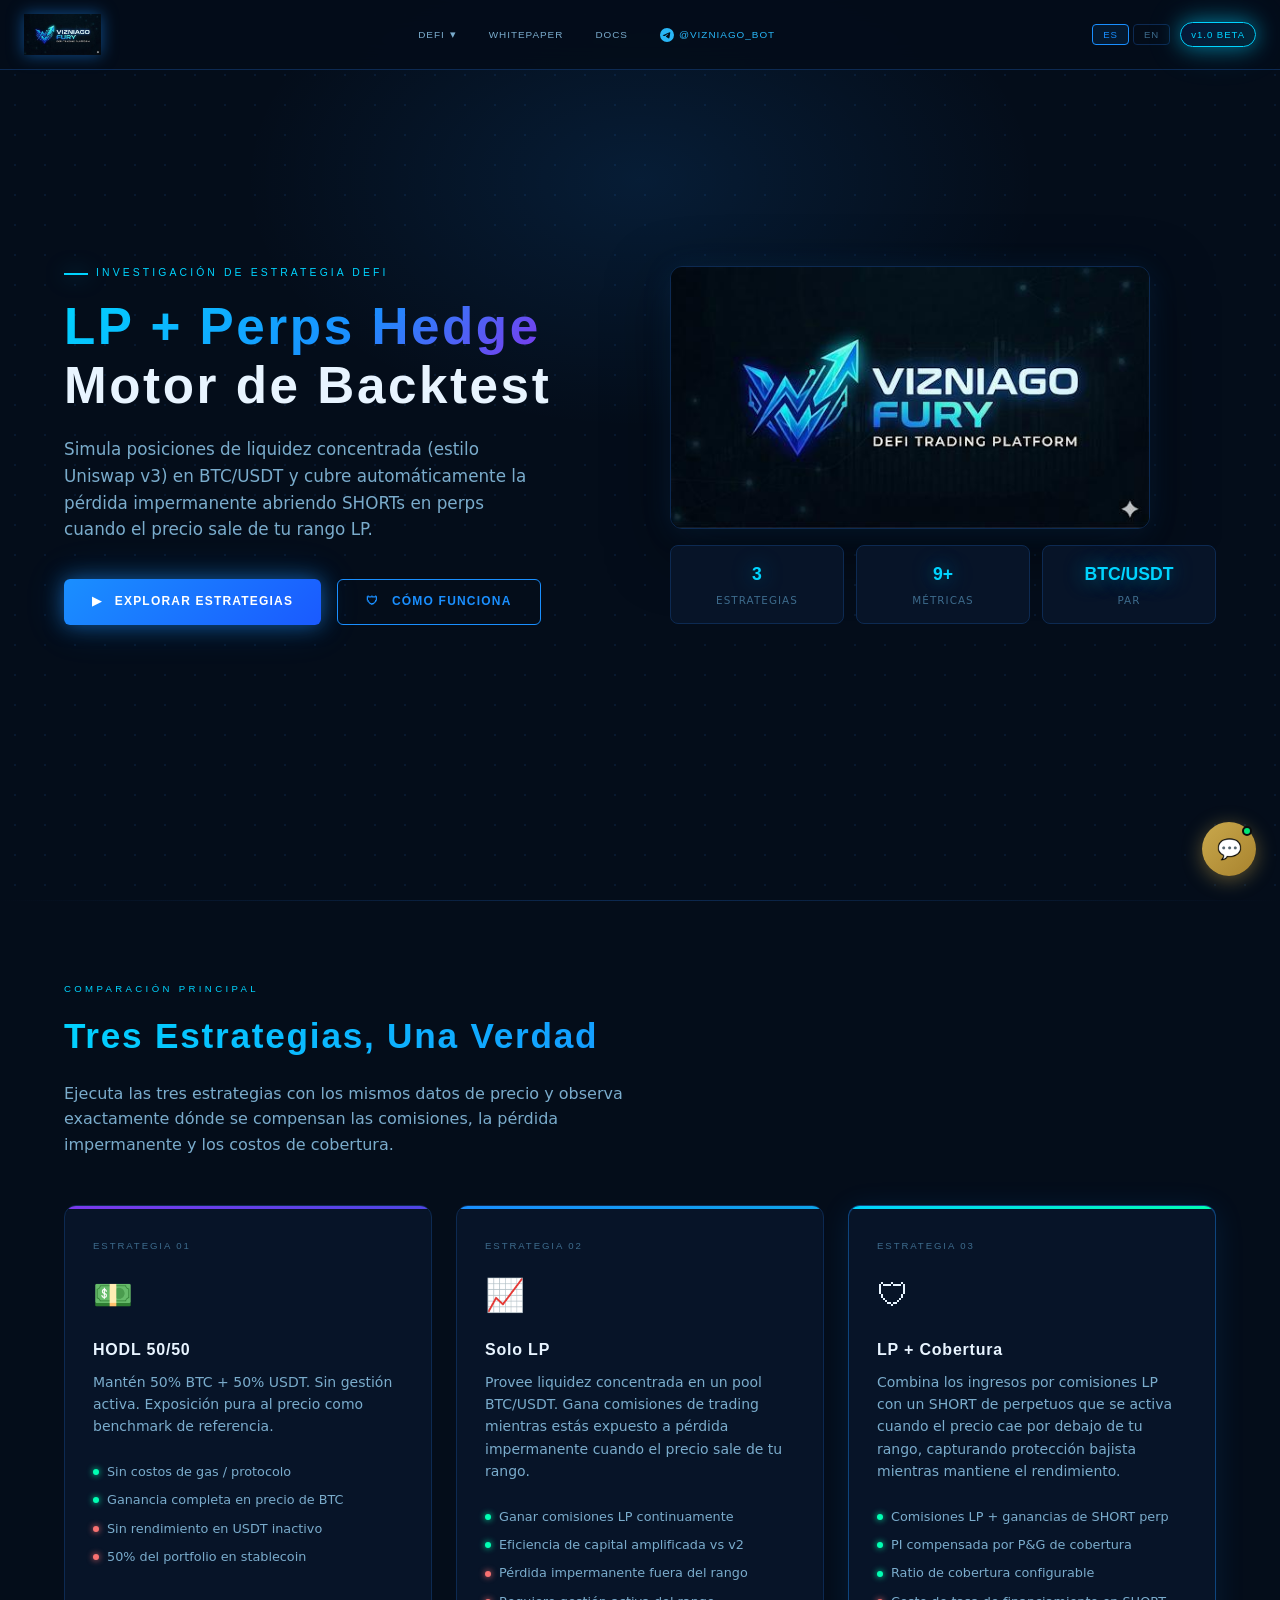
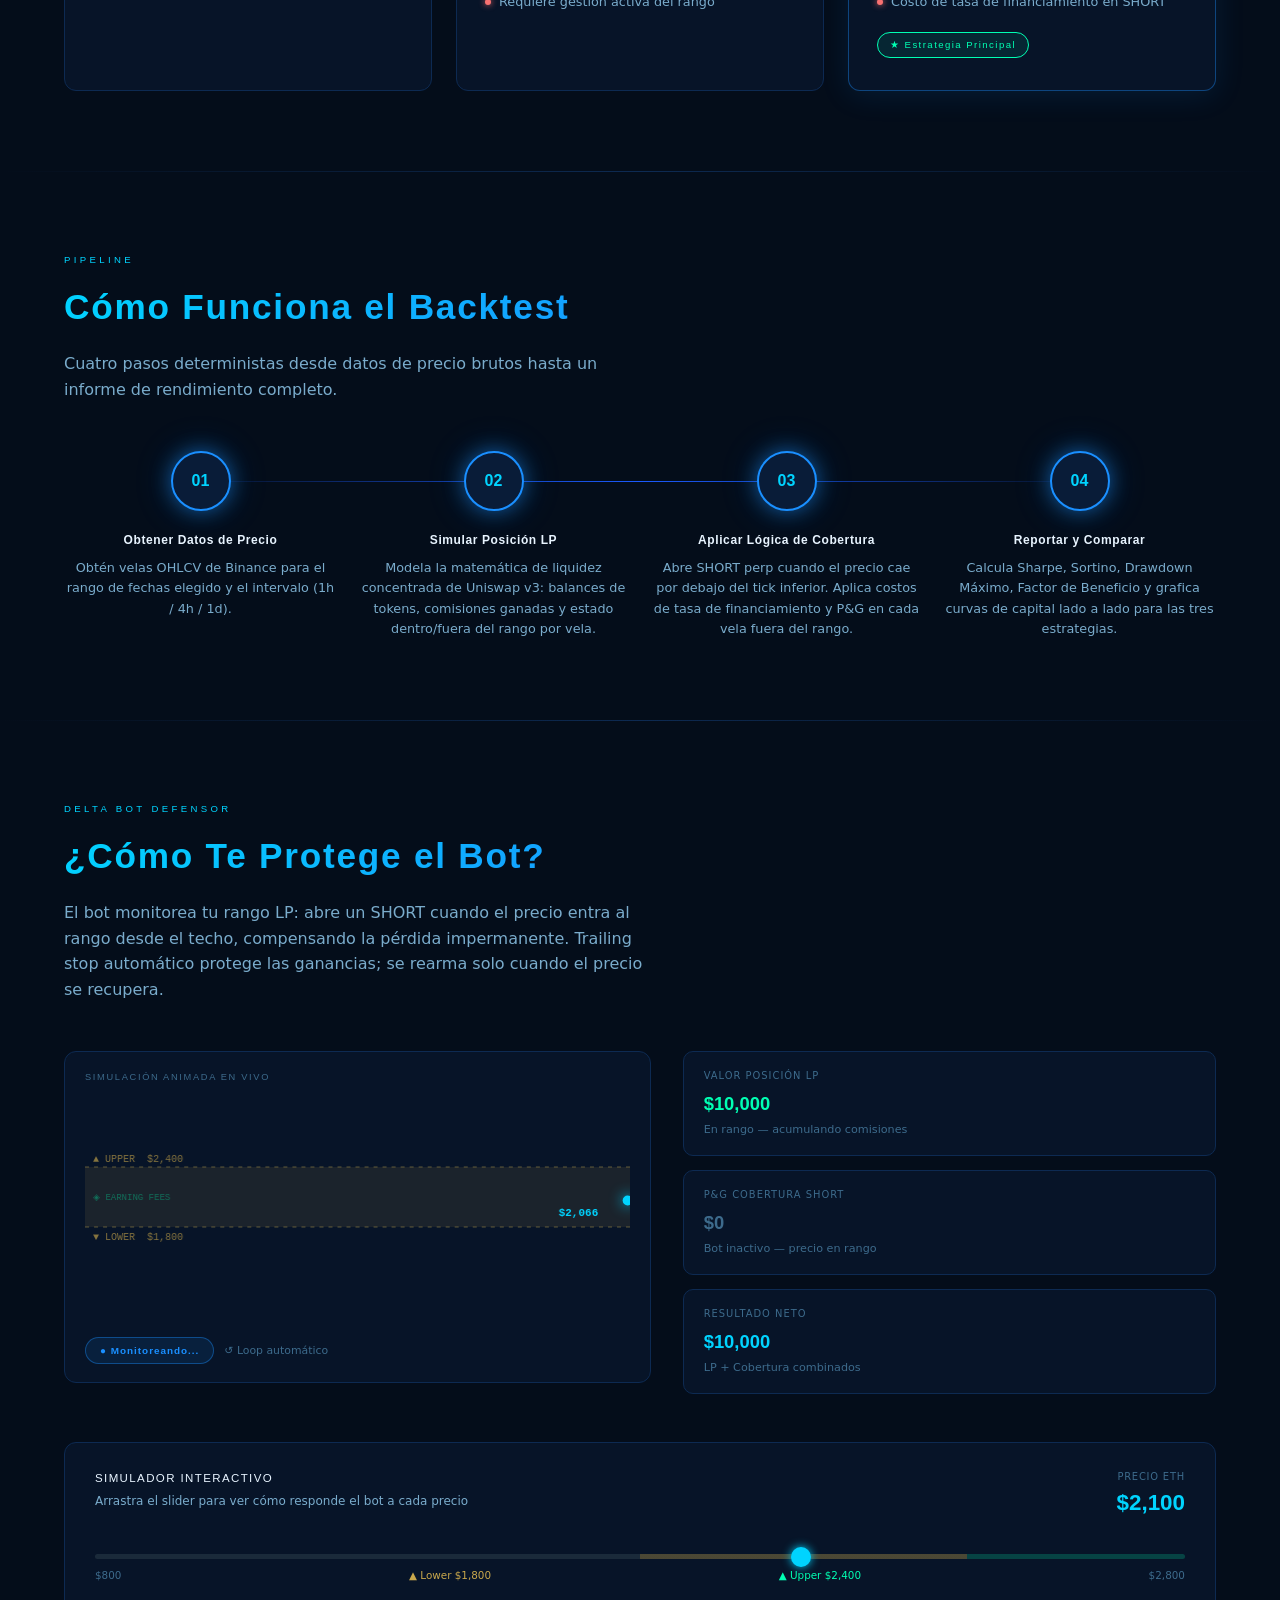
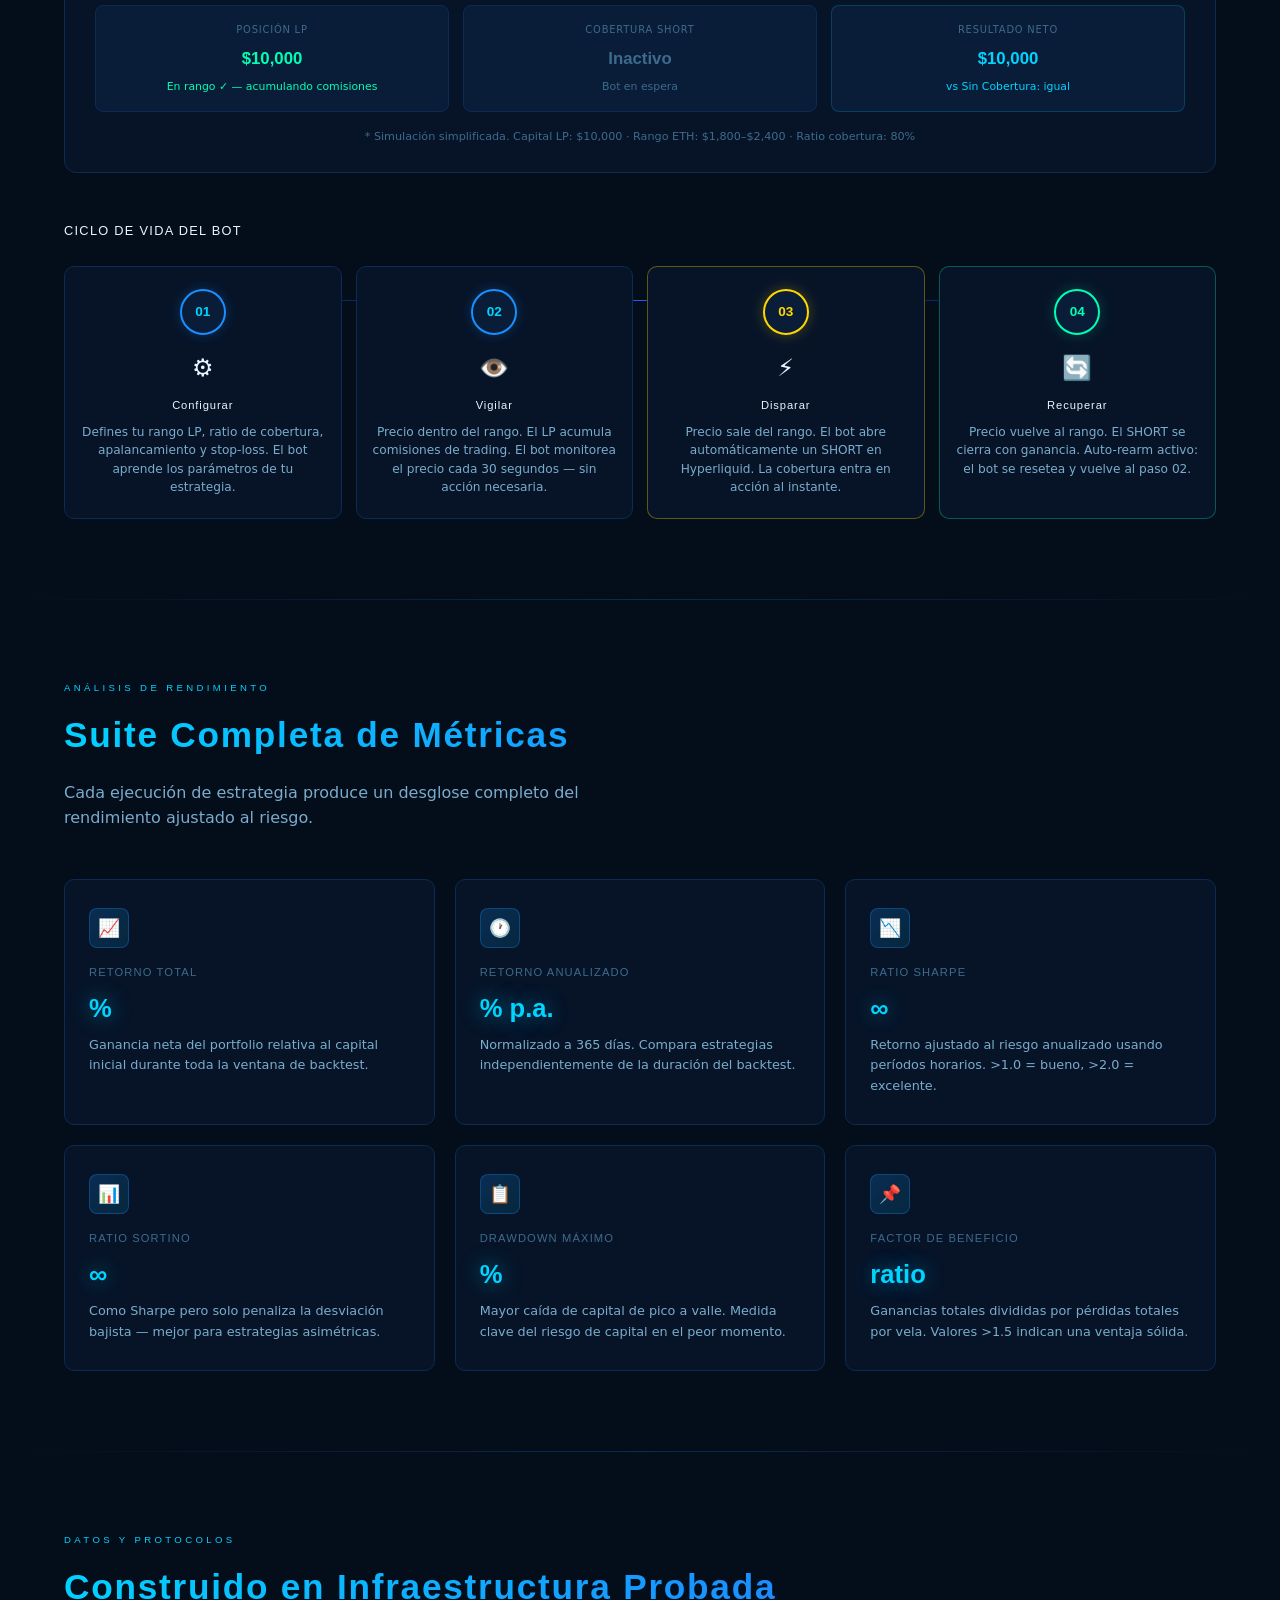
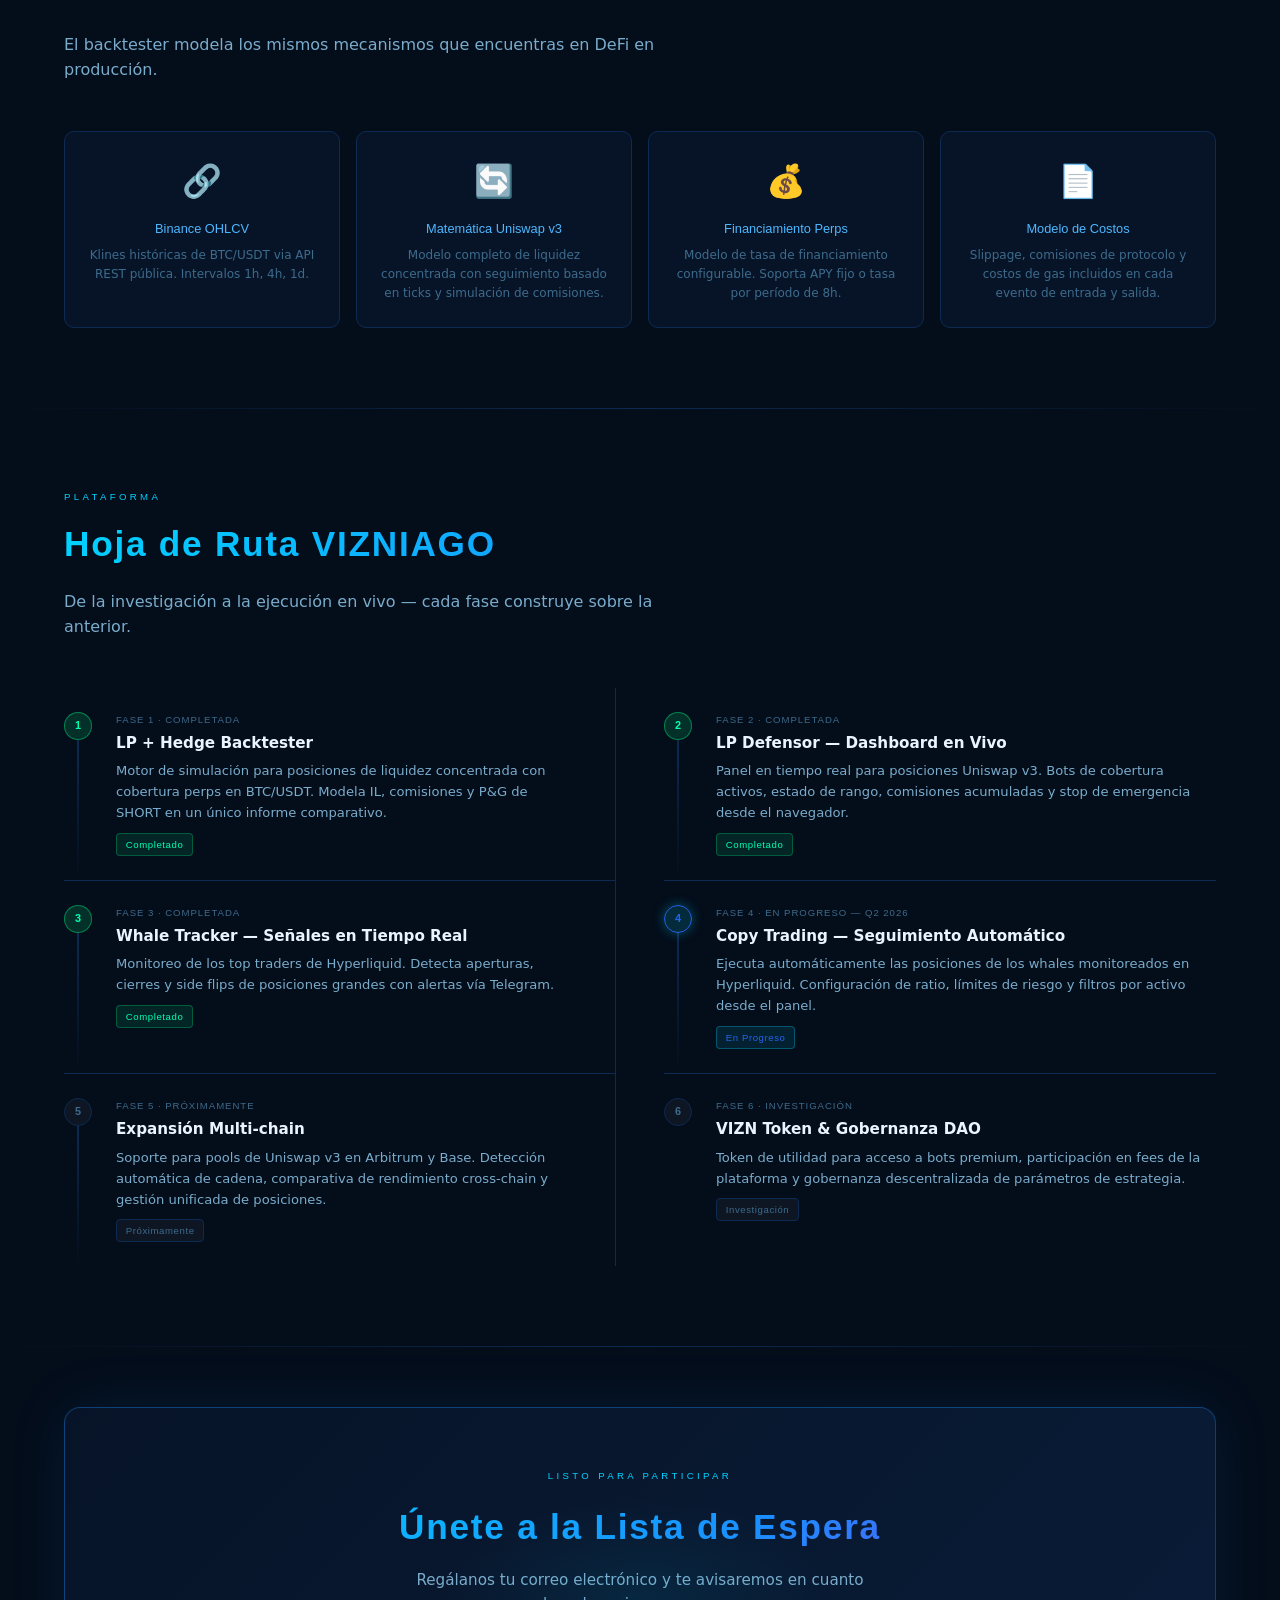
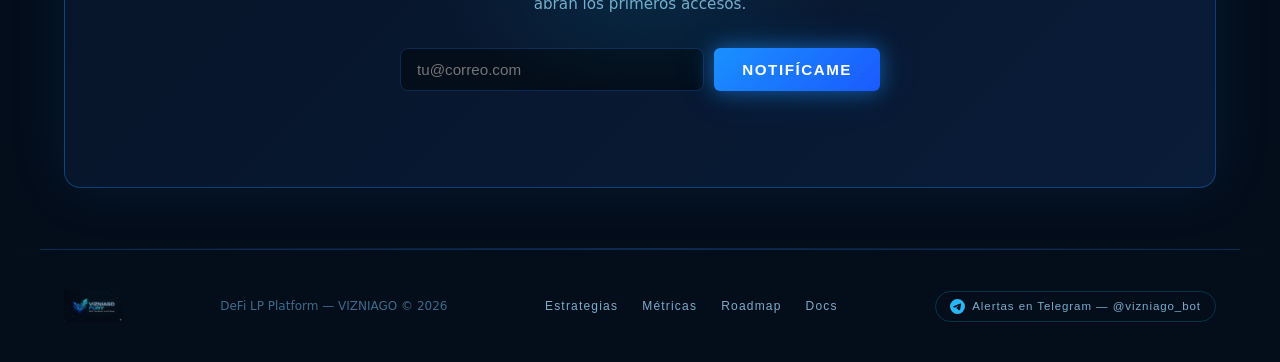
==== commit 7262f52e: "feat(polymarket): new TP/SL bot product on Polymarket CLOB V2 Buys a Polymarket outcome token and au" ====
--- a/lp_hedge_backtest/landing/index.html
+++ b/lp_hedge_backtest/landing/index.html
@@ -55,6 +55,13 @@
             <div class="nav-dd-text">
               <span class="nav-dd-label">Whale Tracker</span>
               <span class="nav-dd-sub">Señales en tiempo real</span>
+            </div>
+          </a>
+          <a href="polymarket/index.html" class="nav-dd-item">
+            <span class="nav-dd-icon">🎯</span>
+            <div class="nav-dd-text">
+              <span class="nav-dd-label">Polymarket TP/SL</span>
+              <span class="nav-dd-sub">Take-profit y stop-loss automáticos</span>
             </div>
           </a>
           <a href="signal_lab/index.html" class="nav-dd-item">
